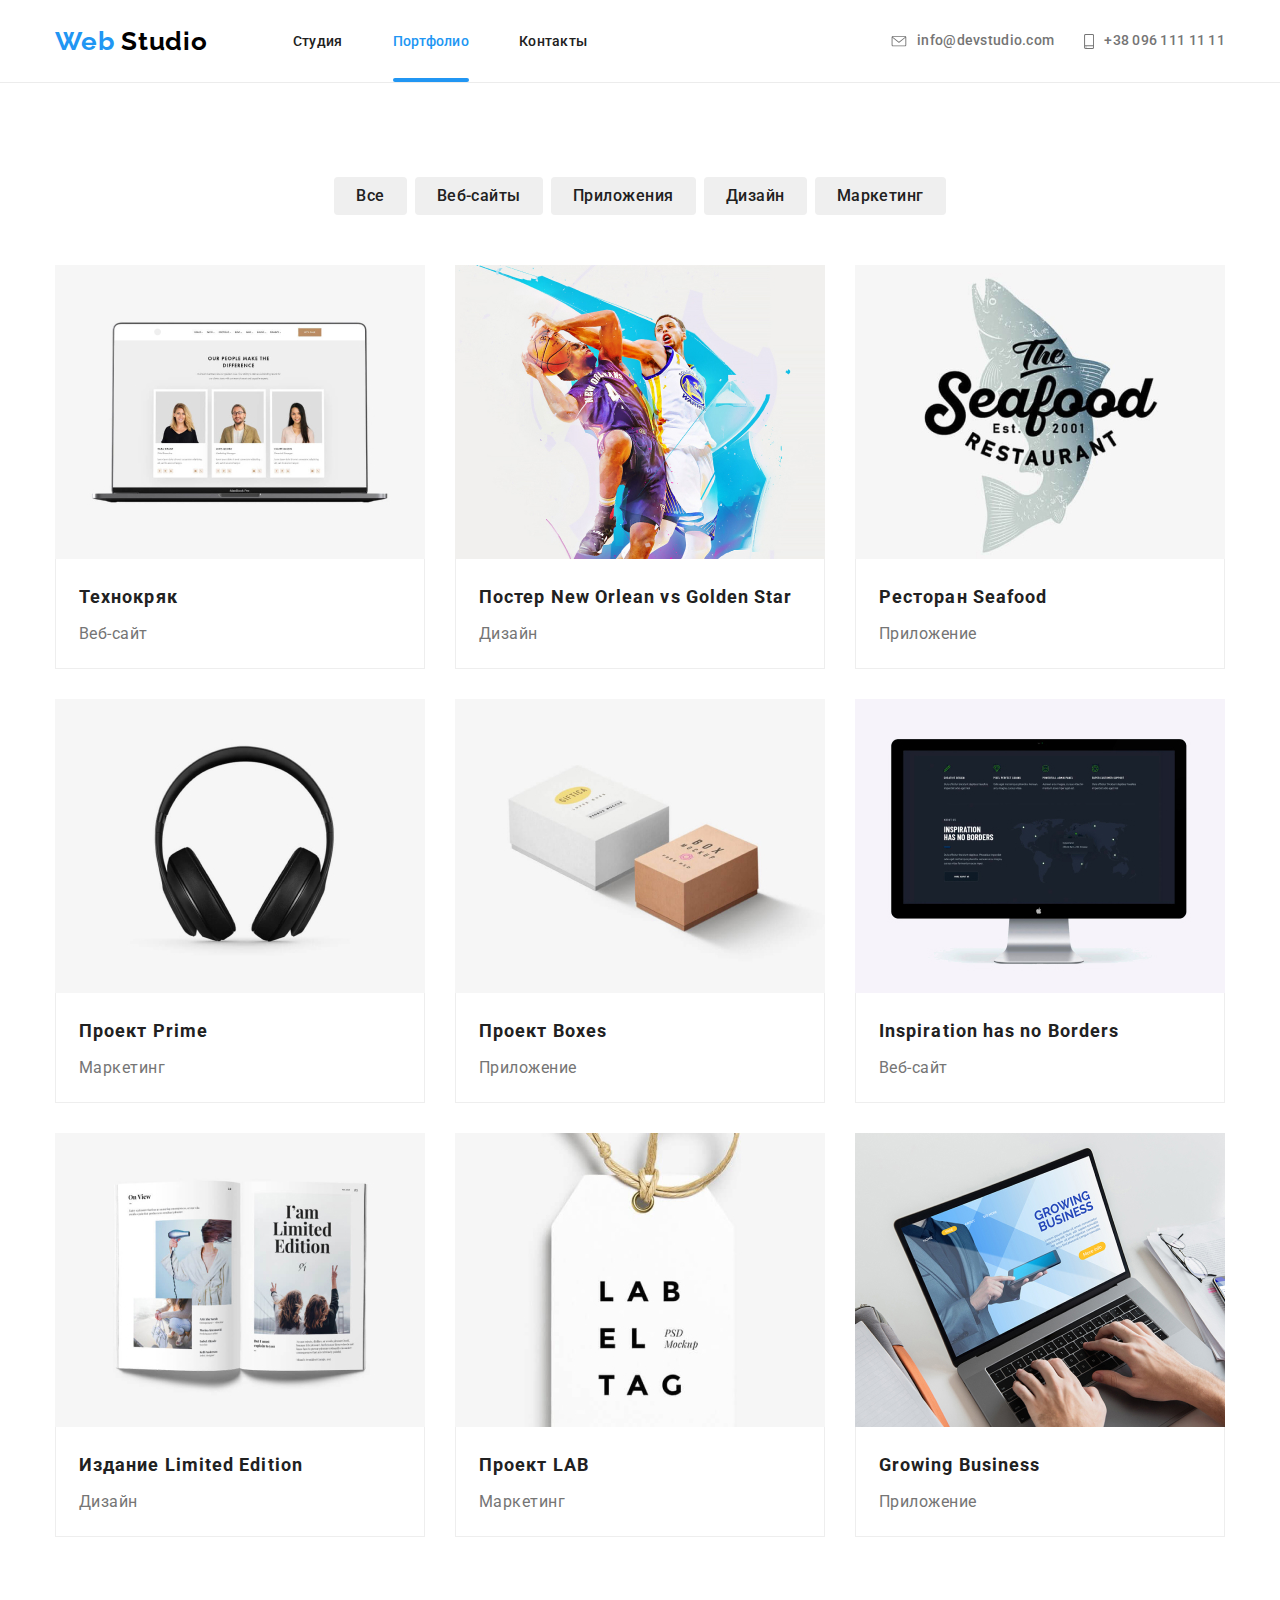
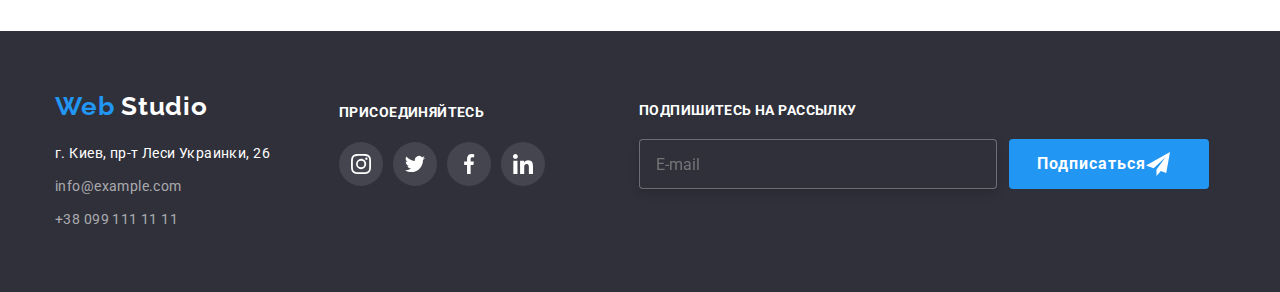
==== portfolio.html @ f2a25100 "скопировано" ====
<!DOCTYPE html>
<html lang="ru">
<head>
    <meta charset="UTF-8">
    <meta name="viewport" content="width=device-width, initial-scale=1.0">
    <title>Портфолио</title>
    <link rel="stylesheet" href="./css/normalize.css">
    <link rel="stylesheet" href="./css/main.min.css">
    <link href="https://fonts.googleapis.com/css2?family=Raleway:wght@700&family=Roboto:wght@400;500;700;900&display=swap" rel="stylesheet">

</head>
<body>

        <!--верхняя линия-->
        <header class="header header-port-cont">
            <div class="container">
                <nav class="navigation">
                
    
                    <a href="index.html" lang="en" class= "main-logo"><span class="logo-blue">Web</span> Studio</a>
    
    
                    <ul class="list header-nav-links">
                        <li class="header-nav-link">
                        
                            <a href="index.html"  class="nav-item-passive">Студия</a>
                        </li>
                        <li class="header-nav-link header-nav-link-active">
                            <a href="portfolio.html" class="nav-item-active nav-active">Портфолио</a>
                        </li>
                        <li class="header-nav-link">
                            <a href="" class="nav-item-passive">Контакты</a>
                        </li>
                    </ul>
                </nav>
    
                <ul class= "list list-adress-link">
                    <li class="adress-link">
                      
                        <a href="mailto:info@devstudio.com" class="adress-item header-mail">
                            <svg width= "16", height= "11">
                                <use href="./images/sprite.svg#icon-envelope"></use>
                            </svg>info@devstudio.com</a>
                    </li>
                    <li class="adress-link">
                        
                        <a href="tel:+380961111111" class="adress-item header-tel">
                            <svg width= "10", height= "15">
                                <use href="./images/sprite.svg#icon-smartphone"></use>
                            </svg>+38 096 111 11 11</a>
                    </li>
                </ul>
            </div>
        </header>
    

    <main>
        <!--скрытая секция -->
        <section>
            <div class="container section-container">
            <h1 class="visually-hidden">портфолио</h1>
        
        <!--кнопки-->

        <ul class= "list portfolio-list">
            <li class="proj-type-button-container">
                <button type="button" class="proj-type-button">Все</button>
            </li>
            <li class="proj-type-button-container">
                <button type="button" class="proj-type-button">Веб-сайты</button>
            </li>
            <li class="proj-type-button-container">
                <button type="button" class="proj-type-button">Приложения</button>
            </li>
            <li class="proj-type-button-container">
                <button type="button" class="proj-type-button">Дизайн</button>
            </li>
            <li class="proj-type-button-container">
                <button type="button" class="proj-type-button">Маркетинг</button>
            </li>
        </ul>
        <!--галерея -->
        
    
        <ul class="list gallery-list">
            <li class="gallery-list-container">
                <a href="" class="link gallery-list-item">
                    <div class="overlay-container">
                       
                        <img class="gallery-list-img" src="./images/portfolio/projects/tk.jpg" alt="Веб-сайт" width= "370";>
                        
                            <p class="overlay">Технокряк это современная площадка распространения коронавируса. Компании используют эту платформу для цифрового шпионажа и атак на защищённые сервера конкурентов.</p>
                           
                    </div>
                    <div class="gallery-text-container">
                        <h2 class="port-proj-title">Технокряк</h2>
                        <p class="port-skill">Веб-сайт</p>
                    </div>
                    <!---->
                    
                    <!--</div> -->
                </a>
                
            </li>
            <li class="gallery-list-container">
                <a href="" class="link gallery-list-item">
                    <div class="overlay-container">
                        <img class="gallery-list-img" src="./images/portfolio/projects/novsgs.jpg" alt="Дизайн" width= "370";> 
                        <p class="overlay">Технокряк это современная площадка распространения коронавируса. Компании используют эту платформу для цифрового шпионажа и атак на защищённые сервера конкурентов.</p>
                    </div>
                    <div class="gallery-text-container">
                        <h2 class="port-proj-title">Постер New Orlean vs Golden Star</h2>
                        <p class="port-skill">Дизайн</p>
                    </div>
                    <!--<p class="overlay">Lorem, ipsum dolor sit amet consectetur adipisicing elit. Enim iusto unde nulla veniam minus aspernatur. Eligendi aliquid aperiam asperiores repudiandae!</p>-->
                </a>
            </li>
            <li class="gallery-list-container">
                <a href="" class="link gallery-list-item">
                    <div class="overlay-container">
                    <img class="gallery-list-img" src="./images/portfolio/projects/sf.jpg" alt="Приложение" width= "370";> 
                        <p class="overlay">Технокряк это современная площадка распространения коронавируса. Компании используют эту платформу для цифрового шпионажа и атак на защищённые сервера конкурентов.</p>
                </div>
                    <div class="gallery-text-container">
                        <h2 class="port-proj-title">Ресторан Seafood</h2>
                        <p class="port-skill">Приложение</p>
                    </div>
                    <!--<p class="overlay">Lorem ipsum dolor sit amet consectetur adipisicing elit. Vitae eos ex nobis a, ipsum placeat voluptas ipsam? Neque, dicta cumque. Eligendi aliquid aperiam asperiores!</p>-->
                </a>
            </li>
            <li class="gallery-list-container">
                <a href="" class="link gallery-list-item">
                    <div class="overlay-container">
                    <img class="gallery-list-img" src="./images/portfolio/projects/pr.jpg" alt="Маркетинг" width= "370";> 
                        <p class="overlay">Технокряк это современная площадка распространения коронавируса. Компании используют эту платформу для цифрового шпионажа и атак на защищённые сервера конкурентов.</p>
                </div>
                    <div class="gallery-text-container">
                        <h2 class="port-proj-title">Проект Prime</h2>
                        <p class="port-skill">Маркетинг</p>
                    </div>
                    <!--<p class="overlay">Lorem ipsum dolor sit amet consectetur adipisicing elit. Vitae eos ex nobis a, ipsum placeat voluptas ipsam? Neque, dicta cumque. Eligendi aliquid aperiam asperiores!</p>-->
                </a>
            </li>
            <li class="gallery-list-container">
                <a href="" class="link gallery-list-item">
                    <div class="overlay-container">
                    <img class="gallery-list-img" src="./images/portfolio/projects/bx.jpg" alt="Приложение" width= "370";> 
                        <p class="overlay">Технокряк это современная площадка распространения коронавируса. Компании используют эту платформу для цифрового шпионажа и атак на защищённые сервера конкурентов.</p>
                </div>
                    <div class="gallery-text-container">
                        <h2 class="port-proj-title">Проект Boxes</h2>
                        <p class="port-skill">Приложение</p>
                    </div>
                    <!--<p class="overlay">Технокряк это современная площадка распространения коронавируса. Компании используют эту платформу для цифрового шпионажа и атак на защищённые сервера конкурентов.</p>-->
                </a>
            </li>
            <li class="gallery-list-container">
                <a href="" class="link gallery-list-item">
                    <div class="overlay-container">
                    <img class="gallery-list-img" src="./images/portfolio/projects/insp.jpg" alt="Веб-сайт" width= "370";> 
                    <p class="overlay">Технокряк это современная площадка распространения коронавируса. Компании используют эту платформу для цифрового шпионажа и атак на защищённые сервера конкурентов.</p>
                    </div>
                    <div class="gallery-text-container">
                        <h2 class="port-proj-title">Inspiration has no Borders</h2>
                        <p class="port-skill">Веб-сайт</p>
                    </div>
                    <!--<p class="overlay">Технокряк это современная площадка распространения коронавируса. Компании используют эту платформу для цифрового шпионажа и атак на защищённые сервера конкурентов.</p>-->
                </a>
            </li>
            <li class="gallery-list-container">
                <a href="" class="link gallery-list-item">
                    <div class="overlay-container">
                    <img class="gallery-list-img" src="./images/portfolio/projects/le.jpg" alt="Дизайн" width= "370";> 
                    <p class="overlay">Технокряк это современная площадка распространения коронавируса. Компании используют эту платформу для цифрового шпионажа и атак на защищённые сервера конкурентов.</p>    
                </div>
                    <div class="gallery-text-container">
                        <h2 class="port-proj-title">Издание Limited Edition</h2>
                        <p class="port-skill">Дизайн</p>
                    </div>
                    <!--<p class="overlay">Технокряк это современная площадка распространения коронавируса. Компании используют эту платформу для цифрового шпионажа и атак на защищённые сервера конкурентов.</p>-->
                </a>
            </li>
            <li class="gallery-list-container">
                <a href="" class="link gallery-list-item">
                    <div class="overlay-container">
                    <img class="gallery-list-img" src="./images/portfolio/projects/lab.jpg" alt="Маркетинг" width= "370";> 
                    <p class="overlay">Технокряк это современная площадка распространения коронавируса. Компании используют эту платформу для цифрового шпионажа и атак на защищённые сервера конкурентов.</p>    
                </div>
                    <div class="gallery-text-container">
                        <h2 class="port-proj-title">Проект LAB</h2>
                        <p class="port-skill">Маркетинг</p>
                    </div>
                    <!--<p class="overlay">Технокряк это современная площадка распространения коронавируса. Компании используют эту платформу для цифрового шпионажа и атак на защищённые сервера конкурентов.</p>-->
                </a>
        
            <li class="gallery-list-container">
                <a href="" class="link gallery-list-item">
                    <div class="overlay-container">
                    <img class="gallery-list-img" src="./images/portfolio/projects/gb.jpg" alt="Приложение" width= "370";> 
                    <p class="overlay">Технокряк это современная площадка распространения коронавируса. Компании используют эту платформу для цифрового шпионажа и атак на защищённые сервера конкурентов.</p>
                </div>
                    <div class="gallery-text-container">
                        <h2 class="port-proj-title">Growing Business</h2>
                        <p class="port-skill">Приложение</p>
                    </div>
                    <!--<p class="overlay">Технокряк это современная площадка распространения коронавируса. Компании используют эту платформу для цифрового шпионажа и атак на защищённые сервера конкурентов.</p>-->
                </a>
            </li>
        </ul>
    </div>
    </section>
        
    <!--MODAL WINDOW-->



    </main>    

    <!--FOOTER-->

    <footer>
        <div class="container footer-container">
        <div class="left-side">
            <a href="" lang="en" class="bot-logo">
                <span class="logo-blue">Web</span> Studio
            </a>
            <address class="footer-adress">

            <ul class= "list">
                <li class="adress-list-item">
                        <a href="https://goo.gl/maps/bXEp62qemY7b6ZwU9" target="_blank" class="address">г. Киев, пр-т Леси Украинки, 26</a>
                </li>
                <li class="adress-list-item">
                        <a href="mailto:info@example.com" class="mail-phone"><span lang="en">info@example.com</span></a>
                </li>
                <li class="adress-list-item">
                        <a href="tel:+380991111111" class="mail-phone">+38 099 111 11 11</a>
                </li>
            </ul>
        </address>

       
        </div>

        <div class="right-side">
            <b>присоединяйтесь</b>
            <ul class= "list footer-social-icons-list">
                <li class="footer-social-icon-item">
                    <a class="social-link social-link-bot" href="" aria-label="иконка инстаграма">
                        <svg width= "44" height= "44">
                        <use href="./images/sprite.svg#icon-inst-bot"></use>
                    </svg></a>
                </li>
                <li class="footer-social-icon-item">
                    <a class="social-link social-link-bot" href="" aria-label="иконка твиттера">
                        <svg width= "44" height= "44">
                        <use href="./images/sprite.svg#icon-twit-bot"></use>
                    </svg></a>
                </li>
                <li class="footer-social-icon-item">
                    <a class="social-link social-link-bot" href="" aria-label="иконка фейсбука">
                        <svg width= "44" height= "44">
                        <use href="./images/sprite.svg#icon-fb-bot"></use>
                    </svg></a>
                </li>
                <li class="footer-social-icon-item">
                    <a class="social-link social-link-bot" href="" aria-label="иконка линкедин">
                        <svg width= "44" height= "44">
                        <use href="./images/sprite.svg#icon-in-bot"></use>
                    </svg></a>
                </li>
            </ul>
        </div>
        <!--SUBSCRIBE-->
       
            
               <form class="subscribe-form" action="#">
                <div class="subscribe">
                
                    <h2 class="subscr">подпишитесь на рассылку</h2>
                    <input class="sub-input" type="email" placeholder="E-mail" required>
                </div>
                <div class="footer-button">    
                    <button type="submit" class="foot-button">Подписаться
                        <svg width= "24" height= "24">
                            <use href="./images/sprite.svg#icon-tg"></use>
                        </svg>
                    </button>                    
                </div> 

                </form> 
              
        

       </div>
    
    </footer>

    
</body>
</html>
---- css/main.min.css ----
html{box-sizing:border-box}*,*::before,*::after{box-sizing:inherit;margin:0;padding:0}body{font-family:"Roboto",sans-serif;background-color:#fff;font-style:normal}.container{width:1200px;padding-left:15px;padding-right:15px;margin-left:auto;margin-right:auto}.section-container{padding-top:94px;padding-bottom:94px}.backdrop{position:fixed;top:0;left:0;width:100%;height:100%;background-color:rgba(0,0,0,0.5);z-index:100}.modal-form{position:absolute;left:50%;top:50%;transform:translate(-50%, -50%);display:flex;flex-direction:column;width:528px;background-color:#fff;padding:40px}.modal-form-title{font-weight:bold;font-size:20px;line-height:1.15;letter-spacing:0.03em;color:#212121;margin-bottom:30px}.modal-form-input-wrapper{position:relative;margin-bottom:28px}.modal-form-input-wrapper svg{position:absolute;top:50%;left:16px;transform:translateY(-50%)}.modal-form-input{height:40px;width:100%;padding-left:42px}.modal-form-message{margin-bottom:20px;height:120px;resize:none;padding:16px 12px}.modal-form-message::placeholder{padding-bottom:10px}.modal-form-message:focus::placeholder{color:#2196F3}.modal-form-option-label{display:flex;align-items:center;font-size:14px;line-height:1.71;letter-spacing:0.03em;color:#757575;margin-bottom:30px;padding-left:14px}.modal-form-option-span a{color:#2196F3}.modal-form-checkbox{position:absolute;width:1px;height:1px;margin:-1px;border:0;padding:0;white-space:nowrap;clip-path:inset(100%);clip:rect(0 0 0 0);overflow:hidden}.modal-form-custom-checkbox{display:flex;align-items:center;justify-content:center;width:16px;height:15px;border:solid 1px #000;border-radius:2px;margin-right:7px}.modal-form-checkbox:checked+.modal-form-custom-checkbox svg{background-color:#2196F3}.modal-form-checkbox:checked+.modal-form-custom-checkbox{border:solid 1px #2196F3;border-radius:2px}.modal-form-message,.modal-form-input{display:block;width:100%;font-size:14px;line-height:1.14;letter-spacing:0.01em;border:solid 1px rgba(33,33,33,0.2);color:#000;border-radius:4px}.modal-form-message:not(:placeholder-shown),.modal-form-message:focus,.modal-form-input:not(:placeholder-shown),.modal-form-input:focus{outline:none;border-color:#2196F3}.modal-form-label{position:absolute;top:50%;left:0;padding-left:42px;transform:translateY(-50%);font-size:14px;letter-spacing:0.01em;color:#757575;transition:transform 0.25s cubic-bezier(0.4, 0, 0.2, 1)}.modal-form-input:focus+.modal-form-label,.modal-form-input:not(:placeholder-shown)+.modal-form-label{transform:translateY(-40px);color:#2196F3;padding-left:18px}.modal-form-input:focus ~ svg,.modal-form-input:not(:placeholder-shown) ~ svg{fill:#2196F3}.modal-form-button{min-width:200px;min-height:50px;margin-right:auto;margin-left:auto;font-weight:bold;font-size:16px;line-height:1.87;display:block;text-align:center;letter-spacing:0.06em;color:#fff;background-color:#2196F3;border-radius:4px;border:hidden;box-shadow:0px 4px 4px rgba(0,0,0,0.15);transition:0.25s cubic-bezier(0.4, 0, 0.2, 1)}.modal-close-btn{position:absolute;top:8px;right:8px;width:30px;height:30px;border-radius:50%;background-color:transparent;border:1px solid rgba(0,0,0,0.1);display:flex;justify-content:center;align-items:center;cursor:pointer;outline:transparent;transition:0.25s cubic-bezier(0.4, 0, 0.2, 1)}.modal-close-btn:hover,.modal-close-btn:focus{fill:#2196F3}.is-hidden{opacity:0;visibility:hidden;pointer-events:none}.list{list-style:none;text-decoration:none}.link{text-decoration:none}.navigation{display:flex;align-items:center}.header .container{display:flex;align-items:center;justify-content:space-between}.list-adress-link{display:flex}.list-adress-link .adress-item{display:flex;align-items:center;font-weight:500;font-size:14px;line-height:1.42;letter-spacing:0.02em;color:#757575;text-decoration:none;list-style:none;fill:#757575}.list-adress-link .adress-item svg{margin-right:10px}.list-adress-link .adress-item.adress-item:hover,.list-adress-link .adress-item.adress-item:focus{fill:#2196F3;color:#2196F3}.adress-link{transition:0.25s cubic-bezier(0.4, 0, 0.2, 1)}.adress-link:not(:last-child){margin-right:30px}.adress-link:hover,.adress-link:focus{fill:#2196F3;color:#2196F3}.header-nav-link{padding-bottom:32px;padding-top:32px}.header-nav-link:not(:last-child){margin-right:50px}.header-nav-links{display:flex;margin-left:85px;padding-left:0px}.header-nav-link-active{position:relative}.nav-active::after{position:absolute;bottom:0;left:0;display:block;content:"";width:100%;height:4px;background:#2196F3;border-radius:2px}.main-logo{font-family:"Raleway",sans-serif;color:#000;font-style:normal;font-weight:bold;font-size:26px;line-height:1.2;letter-spacing:0.03em;text-decoration:none}.logo-blue{color:#2196F3}.nav-item-active,.nav-item-passive{font-weight:500;font-size:14px;line-height:1.14;letter-spacing:0.02em}.nav-item-passive{color:#212121;transition:0.25s cubic-bezier(0.4, 0, 0.2, 1);text-decoration:none}.nav-item-passive:hover,.nav-item-passive:focus{color:#2196F3}.nav-item-active{text-decoration:none;color:#2196F3}h1{color:#fff;font-weight:900;font-size:44px;line-height:1.36;text-align:center;letter-spacing:0.06em;text-transform:uppercase;margin-bottom:30px;margin-top:0px}.main-section{padding-top:200px;padding-bottom:200px;background-image:linear-gradient(rgba(47,48,58,0.8), rgba(47,48,58,0.8)),url(../images/main/header/Headerimg.jpg);background-repeat:no-repeat;background-size:cover;max-width:1600px;margin-right:auto;margin-left:auto}.order-button{min-width:200px;min-height:50px;margin-right:auto;margin-left:auto;font-weight:bold;font-size:16px;line-height:1.87;display:block;text-align:center;letter-spacing:0.06em;color:#fff;background-color:#2196F3;border-radius:4px;border:hidden;box-shadow:0px 4px 4px rgba(0,0,0,0.15);transition:0.25s cubic-bezier(0.4, 0, 0.2, 1)}.order-button:hover,.order-button:focus{color:#fff}.visually-hidden{position:absolute;width:1px;height:1px;margin:-1px;border:0;padding:0;white-space:nowrap;clip-path:inset(100%);clip:rect(0 0 0 0);overflow:hidden}.flex-list{display:flex}.features-item{width:270px}.features-item:not(:last-child){margin-right:30px}.features-item div{height:120px;background-repeat:no-repeat;background-position:center center;background-color:#f5f4fa}.features-img-container1{background-image:url(../images/main/features/antenna1.svg)}.features-img-container2{background-image:url(../images/main/features/clock1.svg)}.features-img-container3{background-image:url(../images/main/features/diagram1.svg)}.features-img-container4{background-image:url(../images/main/features/astronaut1.svg)}.features-img{margin:25px 100px}.features-title{font-weight:bold;font-size:14px;line-height:1.14;letter-spacing:0.03em;text-transform:uppercase;color:#212121;margin-top:30px}.features-text{font-weight:normal;font-size:14px;line-height:1.71;letter-spacing:0.03em;color:#757575;margin-top:10px}.what-we-do-title{margin-bottom:50px;font-weight:bold;font-size:36px;line-height:1.7;text-align:center;letter-spacing:0.03em;color:#212121}.what-we-do-item{position:relative}.what-we-do-item:not(:last-child){margin-right:30px}.what-we-do-item>img{display:block}.what-we-do-text{position:absolute;bottom:0;left:0;width:370px;height:70px;text-align:center;padding-top:27px;padding-bottom:27px;font-weight:bold;font-size:14px;line-height:1.14;letter-spacing:0.03em;text-transform:uppercase;color:#fff;background-color:rgba(47,48,58,0.8)}.team-section{background-color:#f5f4fa}.team-section>ul{padding-bottom:94px}.team-section>h2{padding-top:94px}.team-member{background-color:#fff;box-shadow:0px 2px 1px rgba(0,0,0,0.2),0px 1px 1px rgba(0,0,0,0.14),0px 1px 3px rgba(0,0,0,0.12);border-radius:0px 0px 4px 4px}.team-member>img{margin-bottom:30px}.team-member:not(:last-child){margin-right:30px}.flex-list-social-icons{display:flex;padding-left:32px;padding-right:32px;padding-bottom:24px}.flex-list-social-icons>li:not(:last-child){margin-right:10px}.social-icon-main{transition:0.25s cubic-bezier(0.4, 0, 0.2, 1);fill:#afb1b8;background-color:#fff}.social-icon-main:hover,.social-icon-main:focus{background-color:#2196F3;fill:#fff}.spec-name{font-weight:500;font-size:16px;line-height:1.19;text-align:center;letter-spacing:0.03em;color:#212121;margin-bottom:10px}.social-link{display:block;width:44px;height:44px;border-radius:50px}.prof{font-weight:normal;font-size:16px;line-height:1.19;text-align:center;letter-spacing:0.03em;color:#757575;margin-bottom:16px}.clients{font-style:normal;font-weight:bold;font-size:36px;line-height:1.17;text-align:center;letter-spacing:0.03em;color:#212121;margin-bottom:50px}.clients-list{display:flex}.clients-list-item a{width:170px;height:90px;display:flex;justify-content:center;align-items:center;border:solid #afb1b8 1px;border-radius:4px;fill:#afb1b8;transition:0.25s cubic-bezier(0.4, 0, 0.2, 1)}.clients-list-item a:hover,.clients-list-item a:focus{fill:#2196F3;border:solid #2196F3 1px}.clients-list-item:not(:last-child){margin-right:30px}.footer-container{display:flex;padding-top:60px;padding-bottom:60px}.subscribe-form{display:flex}.subscribe{padding-top:12px;width:358px;height:50px;margin-right:12px}.left-side{margin-right:69px}.right-side{padding-top:12px;margin-right:94px}.bot-logo{font-family:"Raleway",sans-serif;font-style:normal;font-weight:bold;font-size:26px;line-height:1.19;letter-spacing:0.03em;color:#fff;text-decoration:none}.footer-adress{margin-top:20px}.address{font-style:normal;font-weight:normal;font-size:14px;line-height:1.71;letter-spacing:0.03em;color:#fff;text-decoration:none}.features-cont{padding-top:94px}.mail-phone{font-style:normal;font-weight:normal;font-size:14px;line-height:1.71;text-decoration:none;letter-spacing:0.03em;color:rgba(255,255,255,0.6)}b{font-weight:bold;font-size:14px;line-height:1.14;letter-spacing:0.03em;text-transform:uppercase;color:#fff}.footer-social-icons-list{display:flex;margin-top:20px}.footer-social-icon-item:not(:last-child){margin-right:10px}.social-link-bot{background-color:rgba(255,255,255,0.1);transition:0.25s cubic-bezier(0.4, 0, 0.2, 1)}.social-link-bot:focus,.social-link-bot:hover{background-color:#2196F3}footer{background-color:#2F303A}.adress-list-item{margin-top:9px}.subscr{font-weight:bold;font-size:14px;line-height:1.14;letter-spacing:0.03em;text-transform:uppercase;color:#fff;margin-bottom:20px}.sub-input{width:358px;height:50px;border:1px solid rgba(255,255,255,0.3);box-sizing:border-box;filter:drop-shadow(0px 4px 4px rgba(0,0,0,0.15));border-radius:4px;background-color:#2F303A;padding-left:16px}.footer-button{padding-top:48px}.foot-button{display:flex;align-items:center;padding:10px 28px;min-width:200px;height:50px;font-weight:bold;font-size:16px;line-height:1.87;letter-spacing:0.06em;color:#fff;background-color:#2196F3;border-radius:4px;border:0ex}.foot-button span{margin-right:10px}.header-port-cont{border-bottom:solid 1px #ececec}.portfolio-list{display:flex;justify-content:center;margin-bottom:50px}.proj-type-button-container:not(:last-child){margin-right:8px}.proj-type-button{font-weight:500;font-size:16px;line-height:1.62;border:none;border-radius:4px;text-align:center;letter-spacing:0.03em;color:#212121;padding-top:6px;padding-right:22px;padding-bottom:6px;padding-left:22px;transition:0.25s cubic-bezier(0.4, 0, 0.2, 1)}.proj-type-button:focus,.proj-type-button:hover{background-color:#2196F3;color:#fff;box-shadow:0px 4px 4px rgba(0,0,0,0.25)}.gallery-list{display:flex;flex-wrap:wrap}.gallery-list-container{margin-right:30px;margin-bottom:30px}.gallery-list-container:nth-child(3n){margin-right:0px}.gallery-list-container:nth-last-child(-n+3){margin-bottom:0px}.gallery-list-item{display:block;width:370px;height:404px}.gallery-list-item:focus,.gallery-list-item:hover{box-sizing:border-box;box-shadow:1px 4px 6px rgba(0,0,0,0.16),0px 4px 4px rgba(0,0,0,0.06),0px 1px 1px rgba(0,0,0,0.12)}.gallery-list-item:focus .overlay,.gallery-list-item:hover .overlay{top:0}.gallery-list-img{display:block}.overlay-container{position:relative;overflow:hidden}.overlay{position:absolute;top:100%;left:0px;width:100%;height:100%;display:flex;justify-content:center;align-items:center;padding:63px 24px;font-weight:normal;font-size:18px;line-height:1.56;letter-spacing:0.03em;color:#fff;background:rgba(33,150,243,0.9);transition:0.25s cubic-bezier(0.4, 0, 0.2, 1)}.proj-descr{padding:63px 24px;font-weight:normal;font-size:18px;line-height:1.56;letter-spacing:0.03em;color:#fff}.port-proj-title{padding-top:20px;padding-left:23px;padding-right:23px;font-weight:bold;font-size:18px;line-height:2;letter-spacing:0.06em;color:#212121}.port-skill{margin-top:4px;padding-left:23px;padding-right:23px;padding-bottom:19px;font-weight:normal;font-size:16px;line-height:1.87;letter-spacing:0.03em;color:#757575}.gallery-text-container{border-left:solid #eee 1px;border-right:solid #eee 1px;border-bottom:solid #eee 1px}
/*# sourceMappingURL=main.min.css.map */
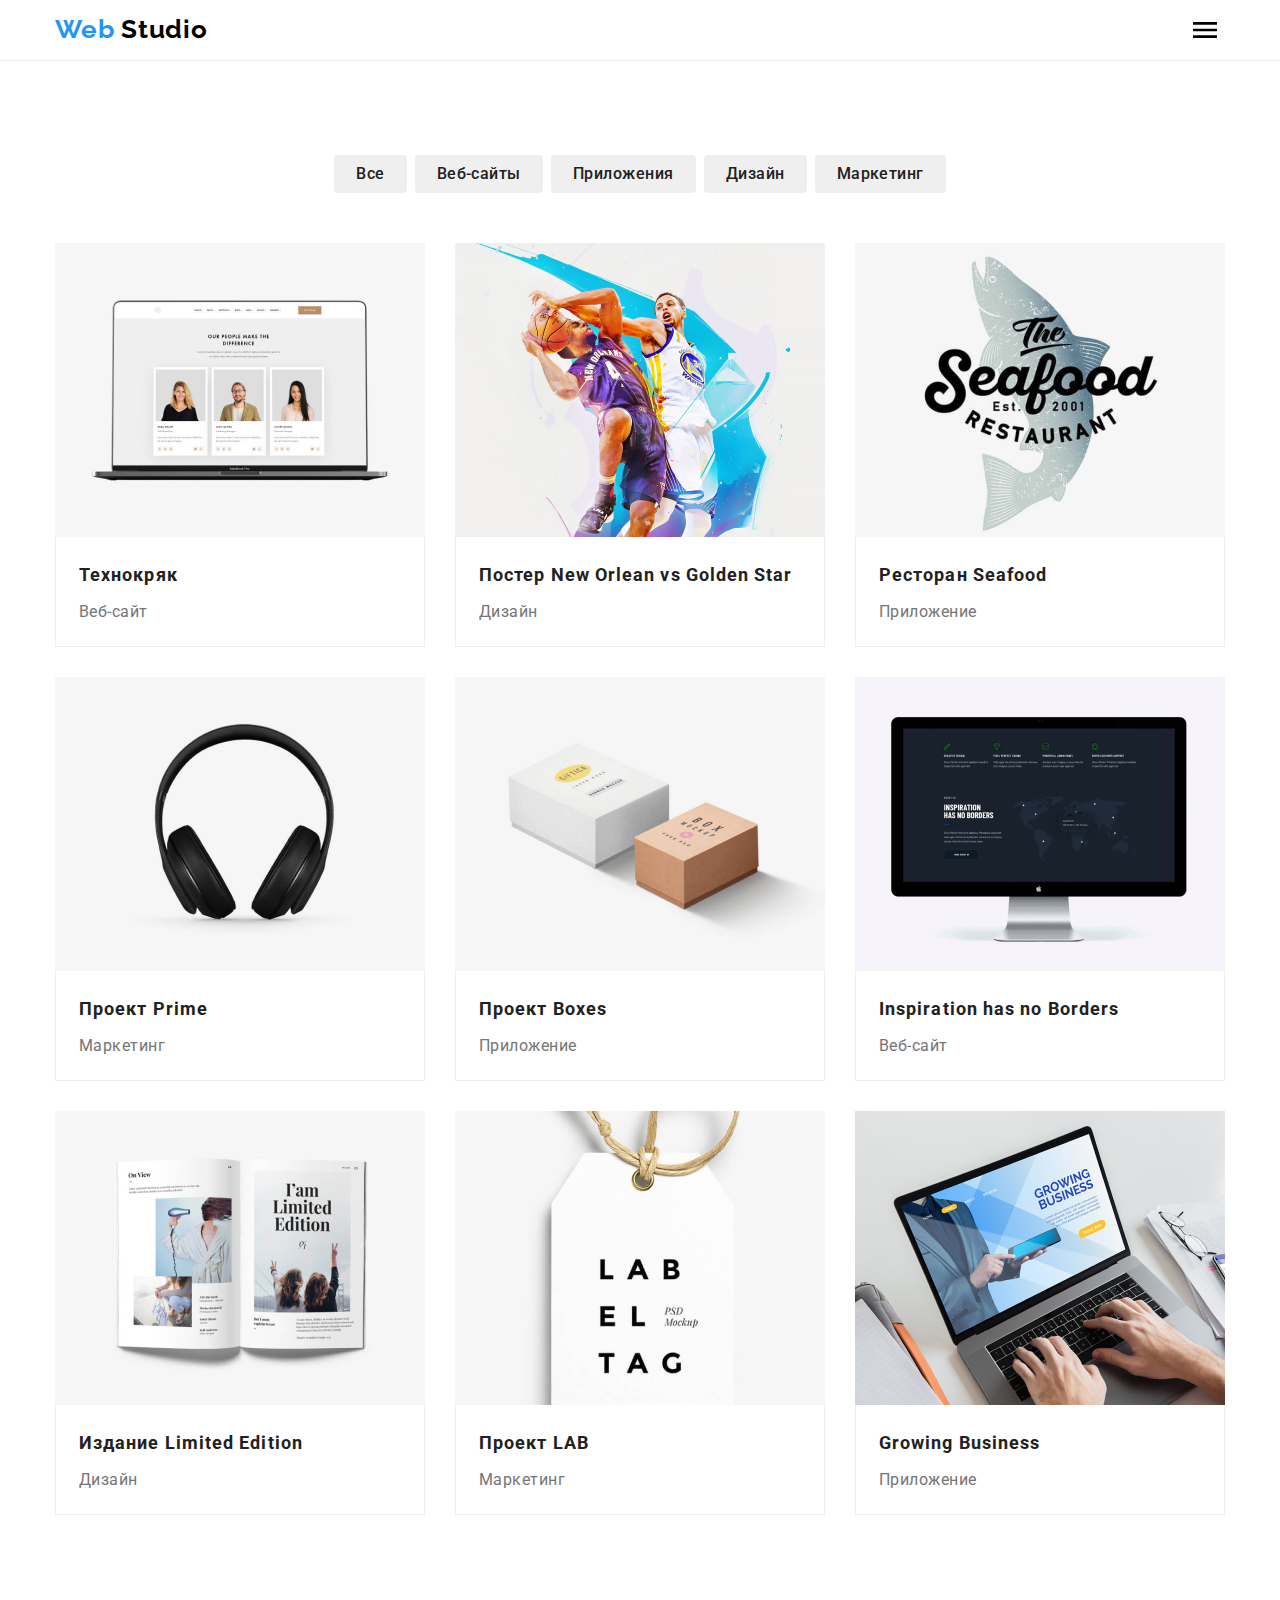
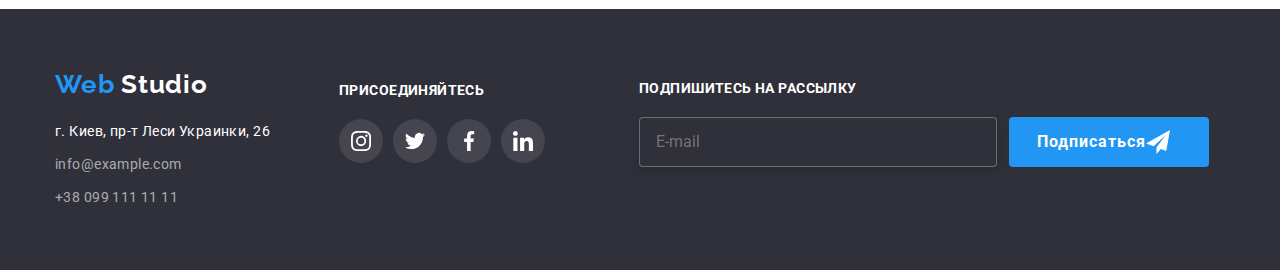
==== commit 7d84034d: "портфолио" ====
--- a/portfolio.html
+++ b/portfolio.html
@@ -12,7 +12,57 @@
 <body>
 
         <!--верхняя линия-->
-        <header class="header header-port-cont">
+        <header class="header">
+            <div class="container">
+                <div class="header-container">
+                <a href="index.html" lang="en" class= "main-logo"><span class="logo-blue">Web</span> Studio</a>
+    
+                <button class="menu-btn" type="button" aria-expanded="false" aria-controls="menu-wrapper" data-menu-button>
+                    <svg width="40" height="40">
+                        <use class="icon-burger" href="./images/sprite.svg#icon-menu_40px"></use>
+                        <use class="icon-close" href="./images/sprite.svg#icon-close_40px"></use>
+                    </svg>
+                </button>
+                </div>
+             
+                <div class="menu-wrapper" data-menu>
+                <nav class="navigation">
+                
+                    <ul class="list header-nav-links">
+                        <li class="header-nav-link header-nav-link-active">
+                        
+                            <a href="index.html"  class="nav-item-passive">Студия</a>
+                        </li>
+                        <li class="header-nav-link">
+                            <a href="portfolio.html" class="nav-item-active nav-active">Портфолио</a>
+                        </li>
+                        <li class="header-nav-link">
+                            <a href="" class="nav-item-passive">Контакты</a>
+                        </li>
+                    </ul>
+                </nav>
+    
+                <ul class= "list list-adress-link">
+                    <li class="adress-link">
+                      
+                        <a href="mailto:info@devstudio.com" class="adress-item header-mail">
+                            <svg width= "16" height= "11">
+                                <use href="./images/sprite.svg#icon-envelope"></use>
+                            </svg>info@devstudio.com</a>
+                    </li>
+                    <li class="adress-link">
+                        
+                        <a href="tel:+380961111111" class="adress-item header-tel">
+                            <svg width= "10" height= "15">
+                                <use href="./images/sprite.svg#icon-smartphone"></use>
+                            </svg>+38 096 111 11 11</a>
+                    </li>
+                </ul>
+                </div>
+            </div>
+           
+        </header>
+        <!-- <header class="header header-port-cont">
             <div class="container">
                 <nav class="navigation">
                 
@@ -51,7 +101,7 @@
                     </li>
                 </ul>
             </div>
-        </header>
+        </header> -->
     
 
     <main>
--- a/css/main.min.css
+++ b/css/main.min.css
@@ -1,2 +1,2 @@
-html{box-sizing:border-box}*,*::before,*::after{box-sizing:inherit;margin:0;padding:0}body{font-family:"Roboto",sans-serif;background-color:#fff;font-style:normal}.container{width:1200px;padding-left:15px;padding-right:15px;margin-left:auto;margin-right:auto}.section-container{padding-top:94px;padding-bottom:94px}.backdrop{position:fixed;top:0;left:0;width:100%;height:100%;background-color:rgba(0,0,0,0.5);z-index:100}.modal-form{position:absolute;left:50%;top:50%;transform:translate(-50%, -50%);display:flex;flex-direction:column;width:528px;background-color:#fff;padding:40px}.modal-form-title{font-weight:bold;font-size:20px;line-height:1.15;letter-spacing:0.03em;color:#212121;margin-bottom:30px}.modal-form-input-wrapper{position:relative;margin-bottom:28px}.modal-form-input-wrapper svg{position:absolute;top:50%;left:16px;transform:translateY(-50%)}.modal-form-input{height:40px;width:100%;padding-left:42px}.modal-form-message{margin-bottom:20px;height:120px;resize:none;padding:16px 12px}.modal-form-message::placeholder{padding-bottom:10px}.modal-form-message:focus::placeholder{color:#2196F3}.modal-form-option-label{display:flex;align-items:center;font-size:14px;line-height:1.71;letter-spacing:0.03em;color:#757575;margin-bottom:30px;padding-left:14px}.modal-form-option-span a{color:#2196F3}.modal-form-checkbox{position:absolute;width:1px;height:1px;margin:-1px;border:0;padding:0;white-space:nowrap;clip-path:inset(100%);clip:rect(0 0 0 0);overflow:hidden}.modal-form-custom-checkbox{display:flex;align-items:center;justify-content:center;width:16px;height:15px;border:solid 1px #000;border-radius:2px;margin-right:7px}.modal-form-checkbox:checked+.modal-form-custom-checkbox svg{background-color:#2196F3}.modal-form-checkbox:checked+.modal-form-custom-checkbox{border:solid 1px #2196F3;border-radius:2px}.modal-form-message,.modal-form-input{display:block;width:100%;font-size:14px;line-height:1.14;letter-spacing:0.01em;border:solid 1px rgba(33,33,33,0.2);color:#000;border-radius:4px}.modal-form-message:not(:placeholder-shown),.modal-form-message:focus,.modal-form-input:not(:placeholder-shown),.modal-form-input:focus{outline:none;border-color:#2196F3}.modal-form-label{position:absolute;top:50%;left:0;padding-left:42px;transform:translateY(-50%);font-size:14px;letter-spacing:0.01em;color:#757575;transition:transform 0.25s cubic-bezier(0.4, 0, 0.2, 1)}.modal-form-input:focus+.modal-form-label,.modal-form-input:not(:placeholder-shown)+.modal-form-label{transform:translateY(-40px);color:#2196F3;padding-left:18px}.modal-form-input:focus ~ svg,.modal-form-input:not(:placeholder-shown) ~ svg{fill:#2196F3}.modal-form-button{min-width:200px;min-height:50px;margin-right:auto;margin-left:auto;font-weight:bold;font-size:16px;line-height:1.87;display:block;text-align:center;letter-spacing:0.06em;color:#fff;background-color:#2196F3;border-radius:4px;border:hidden;box-shadow:0px 4px 4px rgba(0,0,0,0.15);transition:0.25s cubic-bezier(0.4, 0, 0.2, 1)}.modal-close-btn{position:absolute;top:8px;right:8px;width:30px;height:30px;border-radius:50%;background-color:transparent;border:1px solid rgba(0,0,0,0.1);display:flex;justify-content:center;align-items:center;cursor:pointer;outline:transparent;transition:0.25s cubic-bezier(0.4, 0, 0.2, 1)}.modal-close-btn:hover,.modal-close-btn:focus{fill:#2196F3}.is-hidden{opacity:0;visibility:hidden;pointer-events:none}.list{list-style:none;text-decoration:none}.link{text-decoration:none}.navigation{display:flex;align-items:center}.header .container{display:flex;align-items:center;justify-content:space-between}.list-adress-link{display:flex}.list-adress-link .adress-item{display:flex;align-items:center;font-weight:500;font-size:14px;line-height:1.42;letter-spacing:0.02em;color:#757575;text-decoration:none;list-style:none;fill:#757575}.list-adress-link .adress-item svg{margin-right:10px}.list-adress-link .adress-item.adress-item:hover,.list-adress-link .adress-item.adress-item:focus{fill:#2196F3;color:#2196F3}.adress-link{transition:0.25s cubic-bezier(0.4, 0, 0.2, 1)}.adress-link:not(:last-child){margin-right:30px}.adress-link:hover,.adress-link:focus{fill:#2196F3;color:#2196F3}.header-nav-link{padding-bottom:32px;padding-top:32px}.header-nav-link:not(:last-child){margin-right:50px}.header-nav-links{display:flex;margin-left:85px;padding-left:0px}.header-nav-link-active{position:relative}.nav-active::after{position:absolute;bottom:0;left:0;display:block;content:"";width:100%;height:4px;background:#2196F3;border-radius:2px}.main-logo{font-family:"Raleway",sans-serif;color:#000;font-style:normal;font-weight:bold;font-size:26px;line-height:1.2;letter-spacing:0.03em;text-decoration:none}.logo-blue{color:#2196F3}.nav-item-active,.nav-item-passive{font-weight:500;font-size:14px;line-height:1.14;letter-spacing:0.02em}.nav-item-passive{color:#212121;transition:0.25s cubic-bezier(0.4, 0, 0.2, 1);text-decoration:none}.nav-item-passive:hover,.nav-item-passive:focus{color:#2196F3}.nav-item-active{text-decoration:none;color:#2196F3}h1{color:#fff;font-weight:900;font-size:44px;line-height:1.36;text-align:center;letter-spacing:0.06em;text-transform:uppercase;margin-bottom:30px;margin-top:0px}.main-section{padding-top:200px;padding-bottom:200px;background-image:linear-gradient(rgba(47,48,58,0.8), rgba(47,48,58,0.8)),url(../images/main/header/Headerimg.jpg);background-repeat:no-repeat;background-size:cover;max-width:1600px;margin-right:auto;margin-left:auto}.order-button{min-width:200px;min-height:50px;margin-right:auto;margin-left:auto;font-weight:bold;font-size:16px;line-height:1.87;display:block;text-align:center;letter-spacing:0.06em;color:#fff;background-color:#2196F3;border-radius:4px;border:hidden;box-shadow:0px 4px 4px rgba(0,0,0,0.15);transition:0.25s cubic-bezier(0.4, 0, 0.2, 1)}.order-button:hover,.order-button:focus{color:#fff}.visually-hidden{position:absolute;width:1px;height:1px;margin:-1px;border:0;padding:0;white-space:nowrap;clip-path:inset(100%);clip:rect(0 0 0 0);overflow:hidden}.flex-list{display:flex}.features-item{width:270px}.features-item:not(:last-child){margin-right:30px}.features-item div{height:120px;background-repeat:no-repeat;background-position:center center;background-color:#f5f4fa}.features-img-container1{background-image:url(../images/main/features/antenna1.svg)}.features-img-container2{background-image:url(../images/main/features/clock1.svg)}.features-img-container3{background-image:url(../images/main/features/diagram1.svg)}.features-img-container4{background-image:url(../images/main/features/astronaut1.svg)}.features-img{margin:25px 100px}.features-title{font-weight:bold;font-size:14px;line-height:1.14;letter-spacing:0.03em;text-transform:uppercase;color:#212121;margin-top:30px}.features-text{font-weight:normal;font-size:14px;line-height:1.71;letter-spacing:0.03em;color:#757575;margin-top:10px}.what-we-do-title{margin-bottom:50px;font-weight:bold;font-size:36px;line-height:1.7;text-align:center;letter-spacing:0.03em;color:#212121}.what-we-do-item{position:relative}.what-we-do-item:not(:last-child){margin-right:30px}.what-we-do-item>img{display:block}.what-we-do-text{position:absolute;bottom:0;left:0;width:370px;height:70px;text-align:center;padding-top:27px;padding-bottom:27px;font-weight:bold;font-size:14px;line-height:1.14;letter-spacing:0.03em;text-transform:uppercase;color:#fff;background-color:rgba(47,48,58,0.8)}.team-section{background-color:#f5f4fa}.team-section>ul{padding-bottom:94px}.team-section>h2{padding-top:94px}.team-member{background-color:#fff;box-shadow:0px 2px 1px rgba(0,0,0,0.2),0px 1px 1px rgba(0,0,0,0.14),0px 1px 3px rgba(0,0,0,0.12);border-radius:0px 0px 4px 4px}.team-member>img{margin-bottom:30px}.team-member:not(:last-child){margin-right:30px}.flex-list-social-icons{display:flex;padding-left:32px;padding-right:32px;padding-bottom:24px}.flex-list-social-icons>li:not(:last-child){margin-right:10px}.social-icon-main{transition:0.25s cubic-bezier(0.4, 0, 0.2, 1);fill:#afb1b8;background-color:#fff}.social-icon-main:hover,.social-icon-main:focus{background-color:#2196F3;fill:#fff}.spec-name{font-weight:500;font-size:16px;line-height:1.19;text-align:center;letter-spacing:0.03em;color:#212121;margin-bottom:10px}.social-link{display:block;width:44px;height:44px;border-radius:50px}.prof{font-weight:normal;font-size:16px;line-height:1.19;text-align:center;letter-spacing:0.03em;color:#757575;margin-bottom:16px}.clients{font-style:normal;font-weight:bold;font-size:36px;line-height:1.17;text-align:center;letter-spacing:0.03em;color:#212121;margin-bottom:50px}.clients-list{display:flex}.clients-list-item a{width:170px;height:90px;display:flex;justify-content:center;align-items:center;border:solid #afb1b8 1px;border-radius:4px;fill:#afb1b8;transition:0.25s cubic-bezier(0.4, 0, 0.2, 1)}.clients-list-item a:hover,.clients-list-item a:focus{fill:#2196F3;border:solid #2196F3 1px}.clients-list-item:not(:last-child){margin-right:30px}.footer-container{display:flex;padding-top:60px;padding-bottom:60px}.subscribe-form{display:flex}.subscribe{padding-top:12px;width:358px;height:50px;margin-right:12px}.left-side{margin-right:69px}.right-side{padding-top:12px;margin-right:94px}.bot-logo{font-family:"Raleway",sans-serif;font-style:normal;font-weight:bold;font-size:26px;line-height:1.19;letter-spacing:0.03em;color:#fff;text-decoration:none}.footer-adress{margin-top:20px}.address{font-style:normal;font-weight:normal;font-size:14px;line-height:1.71;letter-spacing:0.03em;color:#fff;text-decoration:none}.features-cont{padding-top:94px}.mail-phone{font-style:normal;font-weight:normal;font-size:14px;line-height:1.71;text-decoration:none;letter-spacing:0.03em;color:rgba(255,255,255,0.6)}b{font-weight:bold;font-size:14px;line-height:1.14;letter-spacing:0.03em;text-transform:uppercase;color:#fff}.footer-social-icons-list{display:flex;margin-top:20px}.footer-social-icon-item:not(:last-child){margin-right:10px}.social-link-bot{background-color:rgba(255,255,255,0.1);transition:0.25s cubic-bezier(0.4, 0, 0.2, 1)}.social-link-bot:focus,.social-link-bot:hover{background-color:#2196F3}footer{background-color:#2F303A}.adress-list-item{margin-top:9px}.subscr{font-weight:bold;font-size:14px;line-height:1.14;letter-spacing:0.03em;text-transform:uppercase;color:#fff;margin-bottom:20px}.sub-input{width:358px;height:50px;border:1px solid rgba(255,255,255,0.3);box-sizing:border-box;filter:drop-shadow(0px 4px 4px rgba(0,0,0,0.15));border-radius:4px;background-color:#2F303A;padding-left:16px}.footer-button{padding-top:48px}.foot-button{display:flex;align-items:center;padding:10px 28px;min-width:200px;height:50px;font-weight:bold;font-size:16px;line-height:1.87;letter-spacing:0.06em;color:#fff;background-color:#2196F3;border-radius:4px;border:0ex}.foot-button span{margin-right:10px}.header-port-cont{border-bottom:solid 1px #ececec}.portfolio-list{display:flex;justify-content:center;margin-bottom:50px}.proj-type-button-container:not(:last-child){margin-right:8px}.proj-type-button{font-weight:500;font-size:16px;line-height:1.62;border:none;border-radius:4px;text-align:center;letter-spacing:0.03em;color:#212121;padding-top:6px;padding-right:22px;padding-bottom:6px;padding-left:22px;transition:0.25s cubic-bezier(0.4, 0, 0.2, 1)}.proj-type-button:focus,.proj-type-button:hover{background-color:#2196F3;color:#fff;box-shadow:0px 4px 4px rgba(0,0,0,0.25)}.gallery-list{display:flex;flex-wrap:wrap}.gallery-list-container{margin-right:30px;margin-bottom:30px}.gallery-list-container:nth-child(3n){margin-right:0px}.gallery-list-container:nth-last-child(-n+3){margin-bottom:0px}.gallery-list-item{display:block;width:370px;height:404px}.gallery-list-item:focus,.gallery-list-item:hover{box-sizing:border-box;box-shadow:1px 4px 6px rgba(0,0,0,0.16),0px 4px 4px rgba(0,0,0,0.06),0px 1px 1px rgba(0,0,0,0.12)}.gallery-list-item:focus .overlay,.gallery-list-item:hover .overlay{top:0}.gallery-list-img{display:block}.overlay-container{position:relative;overflow:hidden}.overlay{position:absolute;top:100%;left:0px;width:100%;height:100%;display:flex;justify-content:center;align-items:center;padding:63px 24px;font-weight:normal;font-size:18px;line-height:1.56;letter-spacing:0.03em;color:#fff;background:rgba(33,150,243,0.9);transition:0.25s cubic-bezier(0.4, 0, 0.2, 1)}.proj-descr{padding:63px 24px;font-weight:normal;font-size:18px;line-height:1.56;letter-spacing:0.03em;color:#fff}.port-proj-title{padding-top:20px;padding-left:23px;padding-right:23px;font-weight:bold;font-size:18px;line-height:2;letter-spacing:0.06em;color:#212121}.port-skill{margin-top:4px;padding-left:23px;padding-right:23px;padding-bottom:19px;font-weight:normal;font-size:16px;line-height:1.87;letter-spacing:0.03em;color:#757575}.gallery-text-container{border-left:solid #eee 1px;border-right:solid #eee 1px;border-bottom:solid #eee 1px}
+/*! normalize.css v8.0.1 | MIT License | github.com/necolas/normalize.css */html{line-height:1.15;-webkit-text-size-adjust:100%}body{margin:0}main{display:block}h1{font-size:2em;margin:0.67em 0}hr{box-sizing:content-box;height:0;overflow:visible}pre{font-family:monospace, monospace;font-size:1em}a{background-color:transparent}abbr[title]{border-bottom:none;text-decoration:underline;text-decoration:underline dotted}b,strong{font-weight:bolder}code,kbd,samp{font-family:monospace, monospace;font-size:1em}small{font-size:80%}sub,sup{font-size:75%;line-height:0;position:relative;vertical-align:baseline}sub{bottom:-0.25em}sup{top:-0.5em}img{border-style:none}button,input,optgroup,select,textarea{font-family:inherit;font-size:100%;line-height:1.15;margin:0}button,input{overflow:visible}button,select{text-transform:none}button,[type="button"],[type="reset"],[type="submit"]{-webkit-appearance:button}button::-moz-focus-inner,[type="button"]::-moz-focus-inner,[type="reset"]::-moz-focus-inner,[type="submit"]::-moz-focus-inner{border-style:none;padding:0}button:-moz-focusring,[type="button"]:-moz-focusring,[type="reset"]:-moz-focusring,[type="submit"]:-moz-focusring{outline:1px dotted ButtonText}fieldset{padding:0.35em 0.75em 0.625em}legend{box-sizing:border-box;color:inherit;display:table;max-width:100%;padding:0;white-space:normal}progress{vertical-align:baseline}textarea{overflow:auto}[type="checkbox"],[type="radio"]{box-sizing:border-box;padding:0}[type="number"]::-webkit-inner-spin-button,[type="number"]::-webkit-outer-spin-button{height:auto}[type="search"]{-webkit-appearance:textfield;outline-offset:-2px}[type="search"]::-webkit-search-decoration{-webkit-appearance:none}::-webkit-file-upload-button{-webkit-appearance:button;font:inherit}details{display:block}summary{display:list-item}template{display:none}[hidden]{display:none}html{box-sizing:border-box}*,*::before,*::after{box-sizing:inherit;margin:0;padding:0}body{font-family:"Roboto",sans-serif;background-color:#fff;font-style:normal}.container{padding-left:15px;padding-right:15px}@media screen and (min-width: 480px){.container{width:480px;margin:0 auto}}@media screen and (min-width: 768px){.container{width:768px}}@media screen and (min-width: 1200px){.container{width:1200px}}.section-container{padding-top:94px;padding-bottom:94px}.backdrop{position:fixed;top:0;left:0;width:100%;height:100%;background-color:rgba(0,0,0,0.5);z-index:100}.modal-form{position:absolute;left:50%;top:50%;transform:translate(-50%, -50%);display:flex;flex-direction:column;width:528px;background-color:#fff;padding:40px}.modal-form-title{font-weight:bold;font-size:20px;line-height:1.15;letter-spacing:0.03em;color:#212121;margin-bottom:30px}.modal-form-input-wrapper{position:relative;margin-bottom:28px}.modal-form-input-wrapper svg{position:absolute;top:50%;left:16px;transform:translateY(-50%)}.modal-form-input{height:40px;width:100%;padding-left:42px}.modal-form-message{margin-bottom:20px;height:120px;resize:none;padding:16px 12px}.modal-form-message::placeholder{padding-bottom:10px}.modal-form-message:focus::placeholder{color:#2196F3}.modal-form-option-label{display:flex;align-items:center;font-size:14px;line-height:1.71;letter-spacing:0.03em;color:#757575;margin-bottom:30px;padding-left:14px}.modal-form-option-span a{color:#2196F3}.modal-form-checkbox{position:absolute;width:1px;height:1px;margin:-1px;border:0;padding:0;white-space:nowrap;clip-path:inset(100%);clip:rect(0 0 0 0);overflow:hidden}.modal-form-custom-checkbox{display:flex;align-items:center;justify-content:center;width:16px;height:15px;border:solid 1px #000;border-radius:2px;margin-right:7px}.modal-form-checkbox:checked+.modal-form-custom-checkbox svg{background-color:#2196F3}.modal-form-checkbox:checked+.modal-form-custom-checkbox{border:solid 1px #2196F3;border-radius:2px}.modal-form-message,.modal-form-input{display:block;width:100%;font-size:14px;line-height:1.14;letter-spacing:0.01em;border:solid 1px rgba(33,33,33,0.2);color:#000;border-radius:4px}.modal-form-message:not(:placeholder-shown),.modal-form-message:focus,.modal-form-input:not(:placeholder-shown),.modal-form-input:focus{outline:none;border-color:#2196F3}.modal-form-label{position:absolute;top:50%;left:0;padding-left:42px;transform:translateY(-50%);font-size:14px;letter-spacing:0.01em;color:#757575;transition:transform 0.25s cubic-bezier(0.4, 0, 0.2, 1)}.modal-form-input:focus+.modal-form-label,.modal-form-input:not(:placeholder-shown)+.modal-form-label{transform:translateY(-40px);color:#2196F3;padding-left:18px}.modal-form-input:focus ~ svg,.modal-form-input:not(:placeholder-shown) ~ svg{fill:#2196F3}.modal-form-button{min-width:200px;min-height:50px;margin-right:auto;margin-left:auto;font-weight:bold;font-size:16px;line-height:1.87;display:block;text-align:center;letter-spacing:0.06em;color:#fff;background-color:#2196F3;border-radius:4px;border:hidden;box-shadow:0px 4px 4px rgba(0,0,0,0.15);transition:0.25s cubic-bezier(0.4, 0, 0.2, 1)}.modal-close-btn{position:absolute;top:8px;right:8px;width:30px;height:30px;border-radius:50%;background-color:transparent;border:1px solid rgba(0,0,0,0.1);display:flex;justify-content:center;align-items:center;cursor:pointer;outline:transparent;transition:0.25s cubic-bezier(0.4, 0, 0.2, 1)}.modal-close-btn:hover,.modal-close-btn:focus{fill:#2196F3}.is-hidden{opacity:0;visibility:hidden;pointer-events:none}.list{list-style:none;text-decoration:none}a,.link{text-decoration:none}.menu-wrapper{transition:0.25s cubic-bezier(0.4, 0, 0.2, 1)}header{position:relative;padding-top:10px;padding-bottom:10px;border-bottom:1px solid #ececec}.header-container{position:relative;z-index:100;display:flex;justify-content:space-between;align-items:center}.logo-blue{color:#2196F3}.main-logo{font-family:"Raleway",sans-serif;color:#000;font-weight:bold;font-size:26px;line-height:1.2;letter-spacing:0.03em}@media screen and (max-width: 1199px){.main-logo{font-size:24px;line-height:1.666}}.menu-btn{background-color:transparent;border:none;width:40px;height:40px}.menu-btn.is-open .icon-close{display:block}.menu-btn.is-open .icon-burger{display:none}.icon-close{display:none}.menu-wrapper{position:absolute;left:0;top:100%;background-color:#fff;width:100%;padding-top:60px;padding-bottom:60px;box-shadow:0px 4px 4px rgba(0,0,0,0.25);border-top:1px solid #ececec;transform:translateY(-130%)}.menu-wrapper.is-open{display:block;transform:translateY(0)}.navigation{margin-bottom:60px}.header-nav-links{padding-left:39.5%;padding-right:39.5%;text-align:center;font-weight:500;font-size:18px;line-height:1.666;letter-spacing:0.02em}.nav-item-active,.nav-item-passive{font-weight:500;font-size:18px;line-height:1.666;letter-spacing:0.02em}.header-nav-link{display:inline-flex}.header-nav-link:not(:last-child){margin-bottom:40px}.header-nav-link-active{position:relative}.nav-active::after{position:absolute;left:0;bottom:20;display:block;content:"";width:100%;height:4px;background:#2196F3;border-radius:2px}.navigation{display:flex;align-items:center}.nav-item-passive{color:#212121}.nav-item-active{color:#2196F3}.adress-link{transition:0.25s cubic-bezier(0.4, 0, 0.2, 1)}.adress-link .adress-item{display:flex;justify-content:center;align-items:center;font-weight:500;font-size:18px;line-height:1.666;letter-spacing:0.02em;color:#757575;text-decoration:none;list-style:none;fill:#757575}.adress-link .adress-item svg{margin-right:10px}.adress-link .adress-item.adress-item:hover,.adress-link .adress-item.adress-item:focus{fill:#2196F3;color:#2196F3}.adress-link{transition:0.25s cubic-bezier(0.4, 0, 0.2, 1)}.adress-link:not(:last-child){margin-bottom:16px}.adress-link:hover,.adress-link:focus{fill:#2196F3;color:#2196F3}h1{color:#fff;font-weight:900;font-size:44px;line-height:1.36;text-align:center;letter-spacing:0.06em;text-transform:uppercase;margin-bottom:30px;margin-top:0px}.main-section{padding-top:200px;padding-bottom:200px;background-image:linear-gradient(rgba(47,48,58,0.8), rgba(47,48,58,0.8)),url(../images/main/header/Headerimg.jpg);background-repeat:no-repeat;background-size:cover;max-width:1600px;margin-right:auto;margin-left:auto}.order-button{min-width:200px;min-height:50px;margin-right:auto;margin-left:auto;font-weight:bold;font-size:16px;line-height:1.87;display:block;text-align:center;letter-spacing:0.06em;color:#fff;background-color:#2196F3;border-radius:4px;border:hidden;box-shadow:0px 4px 4px rgba(0,0,0,0.15);transition:0.25s cubic-bezier(0.4, 0, 0.2, 1)}.order-button:hover,.order-button:focus{color:#fff}.visually-hidden{position:absolute;width:1px;height:1px;margin:-1px;border:0;padding:0;white-space:nowrap;clip-path:inset(100%);clip:rect(0 0 0 0);overflow:hidden}.flex-list{display:flex}.features-item{width:270px}.features-item:not(:last-child){margin-right:30px}.features-item div{height:120px;background-repeat:no-repeat;background-position:center center;background-color:#f5f4fa}.features-img-container1{background-image:url(../images/main/features/antenna1.svg)}.features-img-container2{background-image:url(../images/main/features/clock1.svg)}.features-img-container3{background-image:url(../images/main/features/diagram1.svg)}.features-img-container4{background-image:url(../images/main/features/astronaut1.svg)}.features-img{margin:25px 100px}.features-title{font-weight:bold;font-size:14px;line-height:1.14;letter-spacing:0.03em;text-transform:uppercase;color:#212121;margin-top:30px}.features-text{font-weight:normal;font-size:14px;line-height:1.71;letter-spacing:0.03em;color:#757575;margin-top:10px}.what-we-do-title{margin-bottom:50px;font-weight:bold;font-size:36px;line-height:1.7;text-align:center;letter-spacing:0.03em;color:#212121}.what-we-do-item{position:relative}.what-we-do-item:not(:last-child){margin-right:30px}.what-we-do-item>img{display:block}.what-we-do-text{position:absolute;bottom:0;left:0;width:370px;height:70px;text-align:center;padding-top:27px;padding-bottom:27px;font-weight:bold;font-size:14px;line-height:1.14;letter-spacing:0.03em;text-transform:uppercase;color:#fff;background-color:rgba(47,48,58,0.8)}.team-section{background-color:#f5f4fa}.team-section>ul{padding-bottom:94px}.team-section>h2{padding-top:94px}.team-member{background-color:#fff;box-shadow:0px 2px 1px rgba(0,0,0,0.2),0px 1px 1px rgba(0,0,0,0.14),0px 1px 3px rgba(0,0,0,0.12);border-radius:0px 0px 4px 4px}.team-member>img{margin-bottom:30px}.team-member:not(:last-child){margin-right:30px}.flex-list-social-icons{display:flex;padding-left:32px;padding-right:32px;padding-bottom:24px}.flex-list-social-icons>li:not(:last-child){margin-right:10px}.social-icon-main{transition:0.25s cubic-bezier(0.4, 0, 0.2, 1);fill:#afb1b8;background-color:#fff}.social-icon-main:hover,.social-icon-main:focus{background-color:#2196F3;fill:#fff}.spec-name{font-weight:500;font-size:16px;line-height:1.19;text-align:center;letter-spacing:0.03em;color:#212121;margin-bottom:10px}.social-link{display:block;width:44px;height:44px;border-radius:50px}.prof{font-weight:normal;font-size:16px;line-height:1.19;text-align:center;letter-spacing:0.03em;color:#757575;margin-bottom:16px}.clients{font-style:normal;font-weight:bold;font-size:36px;line-height:1.17;text-align:center;letter-spacing:0.03em;color:#212121;margin-bottom:50px}.clients-list{display:flex}.clients-list-item a{width:170px;height:90px;display:flex;justify-content:center;align-items:center;border:solid #afb1b8 1px;border-radius:4px;fill:#afb1b8;transition:0.25s cubic-bezier(0.4, 0, 0.2, 1)}.clients-list-item a:hover,.clients-list-item a:focus{fill:#2196F3;border:solid #2196F3 1px}.clients-list-item:not(:last-child){margin-right:30px}.footer-container{display:flex;padding-top:60px;padding-bottom:60px}.subscribe-form{display:flex}.subscribe{padding-top:12px;width:358px;height:50px;margin-right:12px}.left-side{margin-right:69px}.right-side{padding-top:12px;margin-right:94px}.bot-logo{font-family:"Raleway",sans-serif;font-style:normal;font-weight:bold;font-size:26px;line-height:1.19;letter-spacing:0.03em;color:#fff;text-decoration:none}.footer-adress{margin-top:20px}.address{font-style:normal;font-weight:normal;font-size:14px;line-height:1.71;letter-spacing:0.03em;color:#fff;text-decoration:none}.features-cont{padding-top:94px}.mail-phone{font-style:normal;font-weight:normal;font-size:14px;line-height:1.71;text-decoration:none;letter-spacing:0.03em;color:rgba(255,255,255,0.6)}b{font-weight:bold;font-size:14px;line-height:1.14;letter-spacing:0.03em;text-transform:uppercase;color:#fff}.footer-social-icons-list{display:flex;margin-top:20px}.footer-social-icon-item:not(:last-child){margin-right:10px}.social-link-bot{background-color:rgba(255,255,255,0.1);transition:0.25s cubic-bezier(0.4, 0, 0.2, 1)}.social-link-bot:focus,.social-link-bot:hover{background-color:#2196F3}footer{background-color:#2F303A}.adress-list-item{margin-top:9px}.subscr{font-weight:bold;font-size:14px;line-height:1.14;letter-spacing:0.03em;text-transform:uppercase;color:#fff;margin-bottom:20px}.sub-input{width:358px;height:50px;border:1px solid rgba(255,255,255,0.3);box-sizing:border-box;filter:drop-shadow(0px 4px 4px rgba(0,0,0,0.15));border-radius:4px;background-color:#2F303A;padding-left:16px}.footer-button{padding-top:48px}.foot-button{display:flex;align-items:center;padding:10px 28px;min-width:200px;height:50px;font-weight:bold;font-size:16px;line-height:1.87;letter-spacing:0.06em;color:#fff;background-color:#2196F3;border-radius:4px;border:0ex}.foot-button span{margin-right:10px}.header-port-cont{border-bottom:solid 1px #ececec}.portfolio-list{display:flex;justify-content:center;margin-bottom:50px}.proj-type-button-container:not(:last-child){margin-right:8px}.proj-type-button{font-weight:500;font-size:16px;line-height:1.62;border:none;border-radius:4px;text-align:center;letter-spacing:0.03em;color:#212121;padding-top:6px;padding-right:22px;padding-bottom:6px;padding-left:22px;transition:0.25s cubic-bezier(0.4, 0, 0.2, 1)}.proj-type-button:focus,.proj-type-button:hover{background-color:#2196F3;color:#fff;box-shadow:0px 4px 4px rgba(0,0,0,0.25)}.gallery-list{display:flex;flex-wrap:wrap}.gallery-list-container{margin-right:30px;margin-bottom:30px}.gallery-list-container:nth-child(3n){margin-right:0px}.gallery-list-container:nth-last-child(-n+3){margin-bottom:0px}.gallery-list-item{display:block;width:370px;height:404px}.gallery-list-item:focus,.gallery-list-item:hover{box-sizing:border-box;box-shadow:1px 4px 6px rgba(0,0,0,0.16),0px 4px 4px rgba(0,0,0,0.06),0px 1px 1px rgba(0,0,0,0.12)}.gallery-list-item:focus .overlay,.gallery-list-item:hover .overlay{top:0}.gallery-list-img{display:block}.overlay-container{position:relative;overflow:hidden}.overlay{position:absolute;top:100%;left:0px;width:100%;height:100%;display:flex;justify-content:center;align-items:center;padding:63px 24px;font-weight:normal;font-size:18px;line-height:1.56;letter-spacing:0.03em;color:#fff;background:rgba(33,150,243,0.9);transition:0.25s cubic-bezier(0.4, 0, 0.2, 1)}.proj-descr{padding:63px 24px;font-weight:normal;font-size:18px;line-height:1.56;letter-spacing:0.03em;color:#fff}.port-proj-title{padding-top:20px;padding-left:23px;padding-right:23px;font-weight:bold;font-size:18px;line-height:2;letter-spacing:0.06em;color:#212121}.port-skill{margin-top:4px;padding-left:23px;padding-right:23px;padding-bottom:19px;font-weight:normal;font-size:16px;line-height:1.87;letter-spacing:0.03em;color:#757575}.gallery-text-container{border-left:solid #eee 1px;border-right:solid #eee 1px;border-bottom:solid #eee 1px}
 /*# sourceMappingURL=main.min.css.map */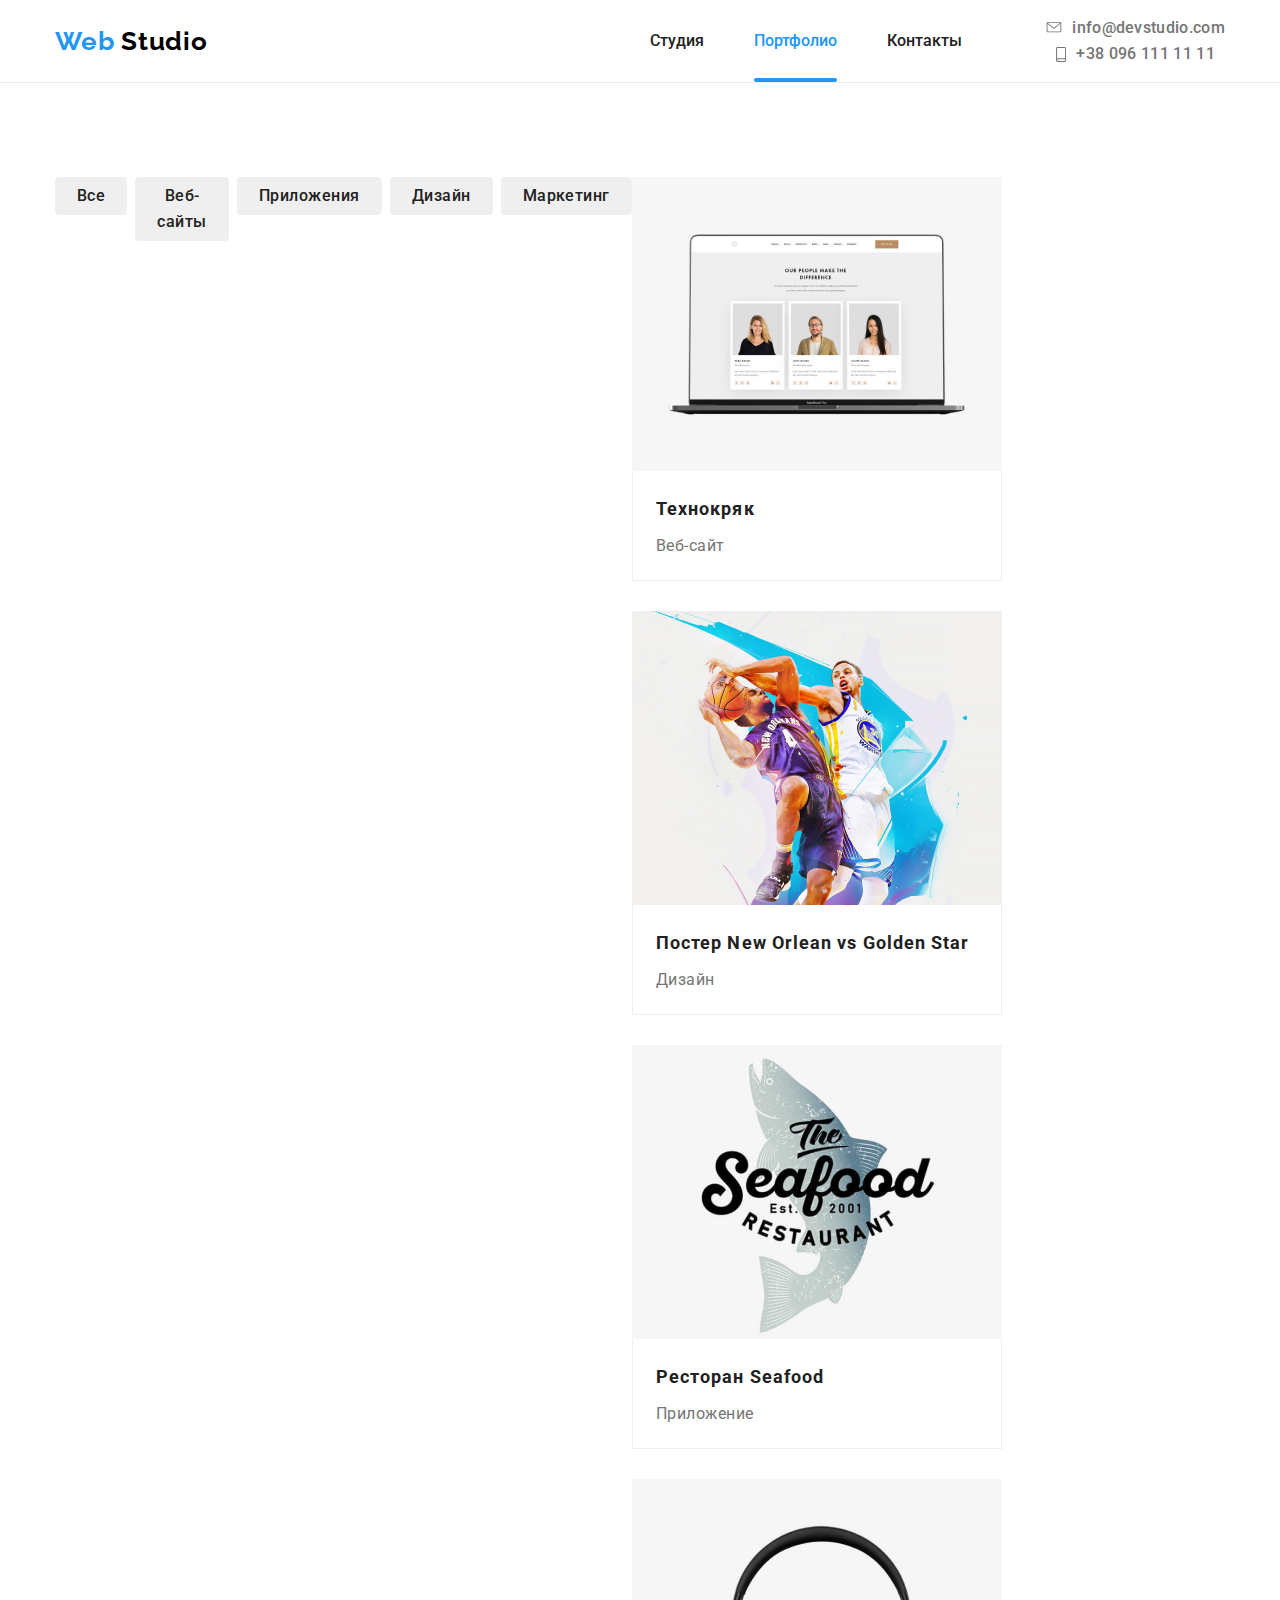
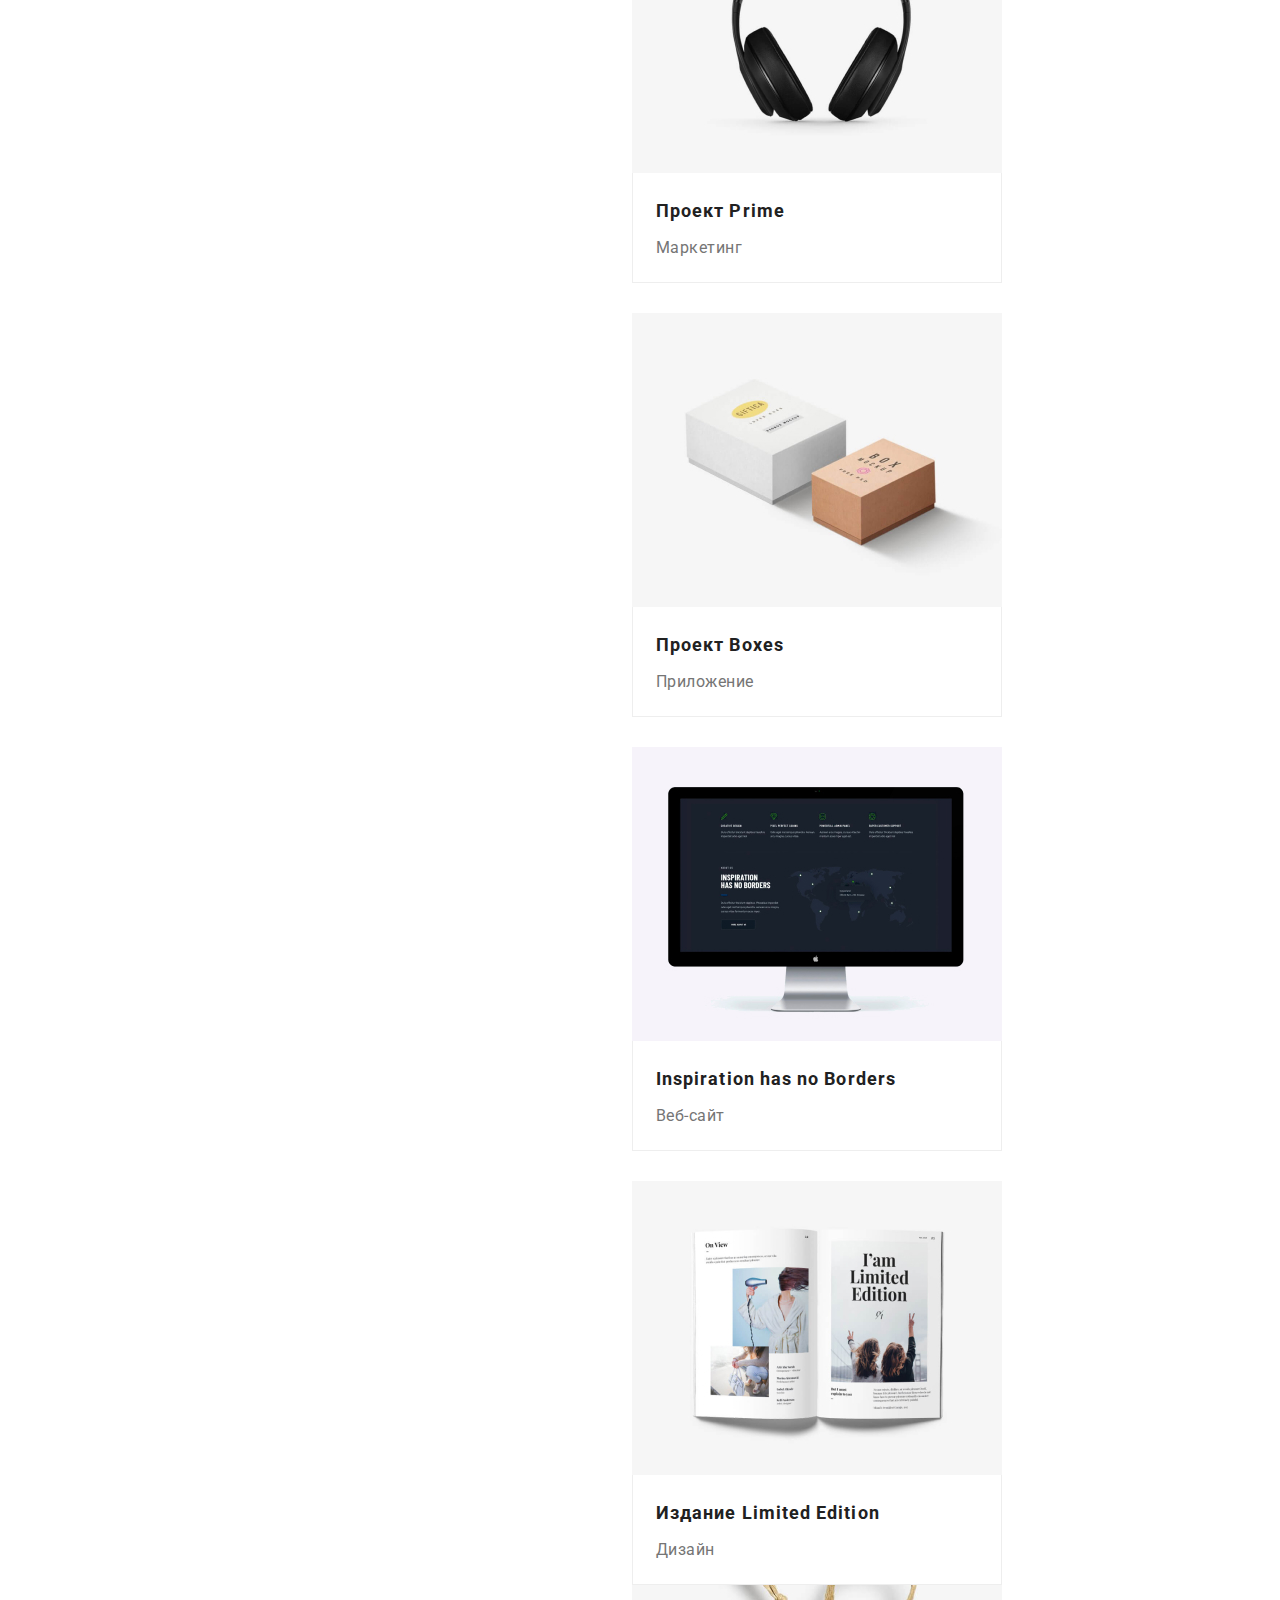
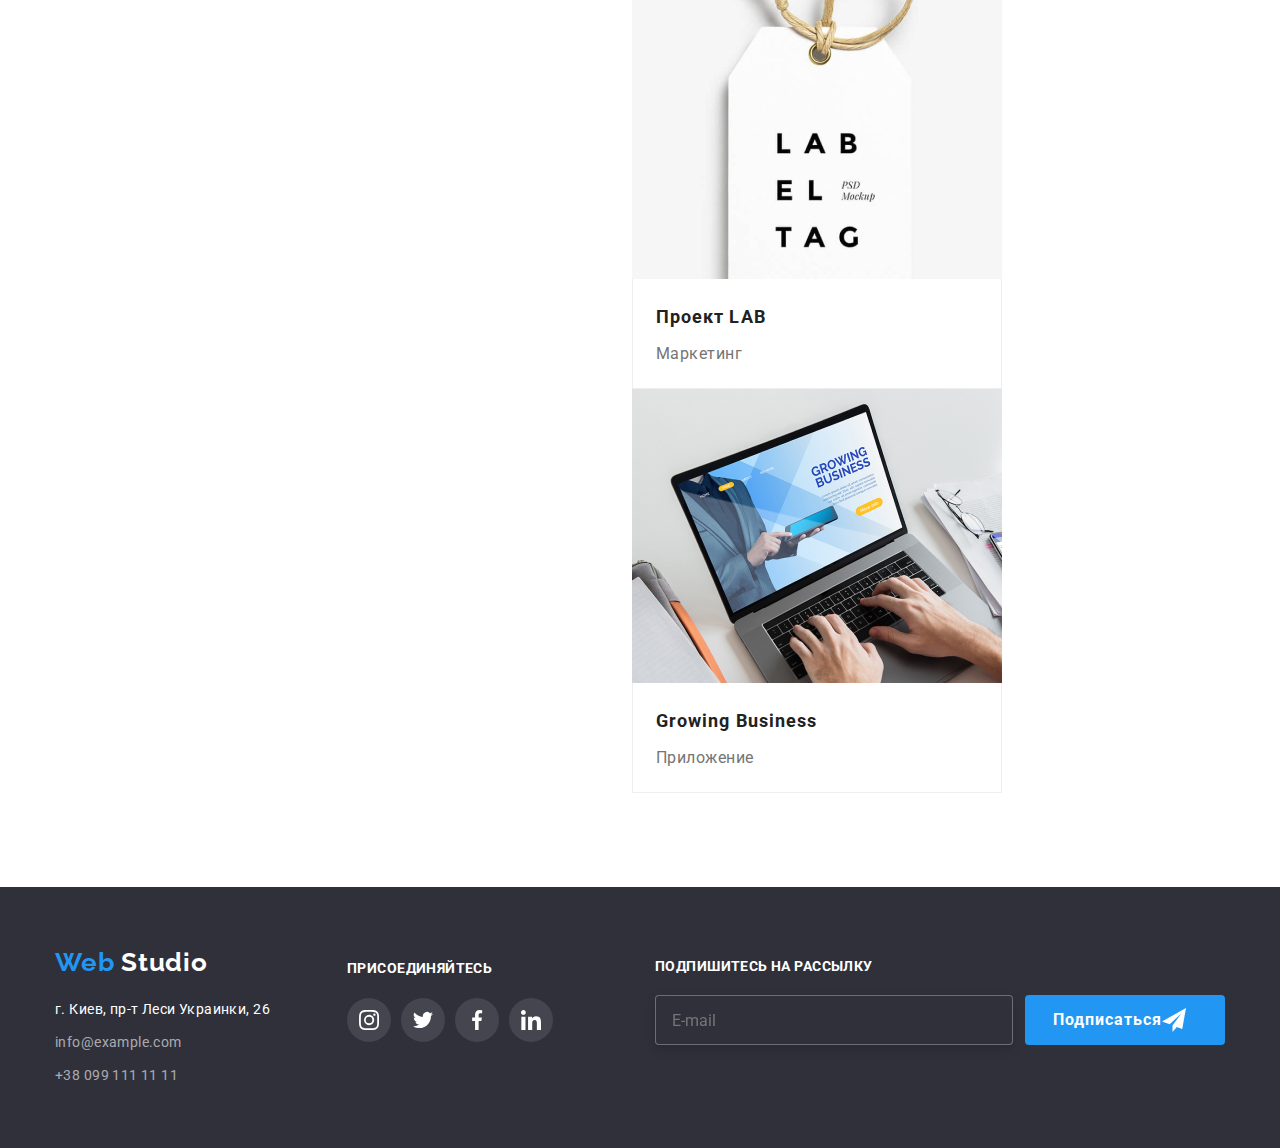
==== commit d79e20a9: "213" ====
--- a/portfolio.html
+++ b/portfolio.html
@@ -29,11 +29,11 @@
                 <nav class="navigation">
                 
                     <ul class="list header-nav-links">
+                        <li class="header-nav-link">
+                        
+                            <a href="index.html"  class="nav-item-passive">Студия</a>
+                        </li>
                         <li class="header-nav-link header-nav-link-active">
-                        
-                            <a href="index.html"  class="nav-item-passive">Студия</a>
-                        </li>
-                        <li class="header-nav-link">
                             <a href="portfolio.html" class="nav-item-active nav-active">Портфолио</a>
                         </li>
                         <li class="header-nav-link">
@@ -346,6 +346,6 @@
     
     </footer>
 
-    
+    <script src="./js/menu.js"></script>   
 </body>
 </html>--- a/css/main.min.css
+++ b/css/main.min.css
@@ -1,2 +1,2 @@
-/*! normalize.css v8.0.1 | MIT License | github.com/necolas/normalize.css */html{line-height:1.15;-webkit-text-size-adjust:100%}body{margin:0}main{display:block}h1{font-size:2em;margin:0.67em 0}hr{box-sizing:content-box;height:0;overflow:visible}pre{font-family:monospace, monospace;font-size:1em}a{background-color:transparent}abbr[title]{border-bottom:none;text-decoration:underline;text-decoration:underline dotted}b,strong{font-weight:bolder}code,kbd,samp{font-family:monospace, monospace;font-size:1em}small{font-size:80%}sub,sup{font-size:75%;line-height:0;position:relative;vertical-align:baseline}sub{bottom:-0.25em}sup{top:-0.5em}img{border-style:none}button,input,optgroup,select,textarea{font-family:inherit;font-size:100%;line-height:1.15;margin:0}button,input{overflow:visible}button,select{text-transform:none}button,[type="button"],[type="reset"],[type="submit"]{-webkit-appearance:button}button::-moz-focus-inner,[type="button"]::-moz-focus-inner,[type="reset"]::-moz-focus-inner,[type="submit"]::-moz-focus-inner{border-style:none;padding:0}button:-moz-focusring,[type="button"]:-moz-focusring,[type="reset"]:-moz-focusring,[type="submit"]:-moz-focusring{outline:1px dotted ButtonText}fieldset{padding:0.35em 0.75em 0.625em}legend{box-sizing:border-box;color:inherit;display:table;max-width:100%;padding:0;white-space:normal}progress{vertical-align:baseline}textarea{overflow:auto}[type="checkbox"],[type="radio"]{box-sizing:border-box;padding:0}[type="number"]::-webkit-inner-spin-button,[type="number"]::-webkit-outer-spin-button{height:auto}[type="search"]{-webkit-appearance:textfield;outline-offset:-2px}[type="search"]::-webkit-search-decoration{-webkit-appearance:none}::-webkit-file-upload-button{-webkit-appearance:button;font:inherit}details{display:block}summary{display:list-item}template{display:none}[hidden]{display:none}html{box-sizing:border-box}*,*::before,*::after{box-sizing:inherit;margin:0;padding:0}body{font-family:"Roboto",sans-serif;background-color:#fff;font-style:normal}.container{padding-left:15px;padding-right:15px}@media screen and (min-width: 480px){.container{width:480px;margin:0 auto}}@media screen and (min-width: 768px){.container{width:768px}}@media screen and (min-width: 1200px){.container{width:1200px}}.section-container{padding-top:94px;padding-bottom:94px}.backdrop{position:fixed;top:0;left:0;width:100%;height:100%;background-color:rgba(0,0,0,0.5);z-index:100}.modal-form{position:absolute;left:50%;top:50%;transform:translate(-50%, -50%);display:flex;flex-direction:column;width:528px;background-color:#fff;padding:40px}.modal-form-title{font-weight:bold;font-size:20px;line-height:1.15;letter-spacing:0.03em;color:#212121;margin-bottom:30px}.modal-form-input-wrapper{position:relative;margin-bottom:28px}.modal-form-input-wrapper svg{position:absolute;top:50%;left:16px;transform:translateY(-50%)}.modal-form-input{height:40px;width:100%;padding-left:42px}.modal-form-message{margin-bottom:20px;height:120px;resize:none;padding:16px 12px}.modal-form-message::placeholder{padding-bottom:10px}.modal-form-message:focus::placeholder{color:#2196F3}.modal-form-option-label{display:flex;align-items:center;font-size:14px;line-height:1.71;letter-spacing:0.03em;color:#757575;margin-bottom:30px;padding-left:14px}.modal-form-option-span a{color:#2196F3}.modal-form-checkbox{position:absolute;width:1px;height:1px;margin:-1px;border:0;padding:0;white-space:nowrap;clip-path:inset(100%);clip:rect(0 0 0 0);overflow:hidden}.modal-form-custom-checkbox{display:flex;align-items:center;justify-content:center;width:16px;height:15px;border:solid 1px #000;border-radius:2px;margin-right:7px}.modal-form-checkbox:checked+.modal-form-custom-checkbox svg{background-color:#2196F3}.modal-form-checkbox:checked+.modal-form-custom-checkbox{border:solid 1px #2196F3;border-radius:2px}.modal-form-message,.modal-form-input{display:block;width:100%;font-size:14px;line-height:1.14;letter-spacing:0.01em;border:solid 1px rgba(33,33,33,0.2);color:#000;border-radius:4px}.modal-form-message:not(:placeholder-shown),.modal-form-message:focus,.modal-form-input:not(:placeholder-shown),.modal-form-input:focus{outline:none;border-color:#2196F3}.modal-form-label{position:absolute;top:50%;left:0;padding-left:42px;transform:translateY(-50%);font-size:14px;letter-spacing:0.01em;color:#757575;transition:transform 0.25s cubic-bezier(0.4, 0, 0.2, 1)}.modal-form-input:focus+.modal-form-label,.modal-form-input:not(:placeholder-shown)+.modal-form-label{transform:translateY(-40px);color:#2196F3;padding-left:18px}.modal-form-input:focus ~ svg,.modal-form-input:not(:placeholder-shown) ~ svg{fill:#2196F3}.modal-form-button{min-width:200px;min-height:50px;margin-right:auto;margin-left:auto;font-weight:bold;font-size:16px;line-height:1.87;display:block;text-align:center;letter-spacing:0.06em;color:#fff;background-color:#2196F3;border-radius:4px;border:hidden;box-shadow:0px 4px 4px rgba(0,0,0,0.15);transition:0.25s cubic-bezier(0.4, 0, 0.2, 1)}.modal-close-btn{position:absolute;top:8px;right:8px;width:30px;height:30px;border-radius:50%;background-color:transparent;border:1px solid rgba(0,0,0,0.1);display:flex;justify-content:center;align-items:center;cursor:pointer;outline:transparent;transition:0.25s cubic-bezier(0.4, 0, 0.2, 1)}.modal-close-btn:hover,.modal-close-btn:focus{fill:#2196F3}.is-hidden{opacity:0;visibility:hidden;pointer-events:none}.list{list-style:none;text-decoration:none}a,.link{text-decoration:none}.menu-wrapper{transition:0.25s cubic-bezier(0.4, 0, 0.2, 1)}header{position:relative;padding-top:10px;padding-bottom:10px;border-bottom:1px solid #ececec}.header-container{position:relative;z-index:100;display:flex;justify-content:space-between;align-items:center}.logo-blue{color:#2196F3}.main-logo{font-family:"Raleway",sans-serif;color:#000;font-weight:bold;font-size:26px;line-height:1.2;letter-spacing:0.03em}@media screen and (max-width: 1199px){.main-logo{font-size:24px;line-height:1.666}}.menu-btn{background-color:transparent;border:none;width:40px;height:40px}.menu-btn.is-open .icon-close{display:block}.menu-btn.is-open .icon-burger{display:none}.icon-close{display:none}.menu-wrapper{position:absolute;left:0;top:100%;background-color:#fff;width:100%;padding-top:60px;padding-bottom:60px;box-shadow:0px 4px 4px rgba(0,0,0,0.25);border-top:1px solid #ececec;transform:translateY(-130%)}.menu-wrapper.is-open{display:block;transform:translateY(0)}.navigation{margin-bottom:60px}.header-nav-links{padding-left:39.5%;padding-right:39.5%;text-align:center;font-weight:500;font-size:18px;line-height:1.666;letter-spacing:0.02em}.nav-item-active,.nav-item-passive{font-weight:500;font-size:18px;line-height:1.666;letter-spacing:0.02em}.header-nav-link{display:inline-flex}.header-nav-link:not(:last-child){margin-bottom:40px}.header-nav-link-active{position:relative}.nav-active::after{position:absolute;left:0;bottom:20;display:block;content:"";width:100%;height:4px;background:#2196F3;border-radius:2px}.navigation{display:flex;align-items:center}.nav-item-passive{color:#212121}.nav-item-active{color:#2196F3}.adress-link{transition:0.25s cubic-bezier(0.4, 0, 0.2, 1)}.adress-link .adress-item{display:flex;justify-content:center;align-items:center;font-weight:500;font-size:18px;line-height:1.666;letter-spacing:0.02em;color:#757575;text-decoration:none;list-style:none;fill:#757575}.adress-link .adress-item svg{margin-right:10px}.adress-link .adress-item.adress-item:hover,.adress-link .adress-item.adress-item:focus{fill:#2196F3;color:#2196F3}.adress-link{transition:0.25s cubic-bezier(0.4, 0, 0.2, 1)}.adress-link:not(:last-child){margin-bottom:16px}.adress-link:hover,.adress-link:focus{fill:#2196F3;color:#2196F3}h1{color:#fff;font-weight:900;font-size:44px;line-height:1.36;text-align:center;letter-spacing:0.06em;text-transform:uppercase;margin-bottom:30px;margin-top:0px}.main-section{padding-top:200px;padding-bottom:200px;background-image:linear-gradient(rgba(47,48,58,0.8), rgba(47,48,58,0.8)),url(../images/main/header/Headerimg.jpg);background-repeat:no-repeat;background-size:cover;max-width:1600px;margin-right:auto;margin-left:auto}.order-button{min-width:200px;min-height:50px;margin-right:auto;margin-left:auto;font-weight:bold;font-size:16px;line-height:1.87;display:block;text-align:center;letter-spacing:0.06em;color:#fff;background-color:#2196F3;border-radius:4px;border:hidden;box-shadow:0px 4px 4px rgba(0,0,0,0.15);transition:0.25s cubic-bezier(0.4, 0, 0.2, 1)}.order-button:hover,.order-button:focus{color:#fff}.visually-hidden{position:absolute;width:1px;height:1px;margin:-1px;border:0;padding:0;white-space:nowrap;clip-path:inset(100%);clip:rect(0 0 0 0);overflow:hidden}.flex-list{display:flex}.features-item{width:270px}.features-item:not(:last-child){margin-right:30px}.features-item div{height:120px;background-repeat:no-repeat;background-position:center center;background-color:#f5f4fa}.features-img-container1{background-image:url(../images/main/features/antenna1.svg)}.features-img-container2{background-image:url(../images/main/features/clock1.svg)}.features-img-container3{background-image:url(../images/main/features/diagram1.svg)}.features-img-container4{background-image:url(../images/main/features/astronaut1.svg)}.features-img{margin:25px 100px}.features-title{font-weight:bold;font-size:14px;line-height:1.14;letter-spacing:0.03em;text-transform:uppercase;color:#212121;margin-top:30px}.features-text{font-weight:normal;font-size:14px;line-height:1.71;letter-spacing:0.03em;color:#757575;margin-top:10px}.what-we-do-title{margin-bottom:50px;font-weight:bold;font-size:36px;line-height:1.7;text-align:center;letter-spacing:0.03em;color:#212121}.what-we-do-item{position:relative}.what-we-do-item:not(:last-child){margin-right:30px}.what-we-do-item>img{display:block}.what-we-do-text{position:absolute;bottom:0;left:0;width:370px;height:70px;text-align:center;padding-top:27px;padding-bottom:27px;font-weight:bold;font-size:14px;line-height:1.14;letter-spacing:0.03em;text-transform:uppercase;color:#fff;background-color:rgba(47,48,58,0.8)}.team-section{background-color:#f5f4fa}.team-section>ul{padding-bottom:94px}.team-section>h2{padding-top:94px}.team-member{background-color:#fff;box-shadow:0px 2px 1px rgba(0,0,0,0.2),0px 1px 1px rgba(0,0,0,0.14),0px 1px 3px rgba(0,0,0,0.12);border-radius:0px 0px 4px 4px}.team-member>img{margin-bottom:30px}.team-member:not(:last-child){margin-right:30px}.flex-list-social-icons{display:flex;padding-left:32px;padding-right:32px;padding-bottom:24px}.flex-list-social-icons>li:not(:last-child){margin-right:10px}.social-icon-main{transition:0.25s cubic-bezier(0.4, 0, 0.2, 1);fill:#afb1b8;background-color:#fff}.social-icon-main:hover,.social-icon-main:focus{background-color:#2196F3;fill:#fff}.spec-name{font-weight:500;font-size:16px;line-height:1.19;text-align:center;letter-spacing:0.03em;color:#212121;margin-bottom:10px}.social-link{display:block;width:44px;height:44px;border-radius:50px}.prof{font-weight:normal;font-size:16px;line-height:1.19;text-align:center;letter-spacing:0.03em;color:#757575;margin-bottom:16px}.clients{font-style:normal;font-weight:bold;font-size:36px;line-height:1.17;text-align:center;letter-spacing:0.03em;color:#212121;margin-bottom:50px}.clients-list{display:flex}.clients-list-item a{width:170px;height:90px;display:flex;justify-content:center;align-items:center;border:solid #afb1b8 1px;border-radius:4px;fill:#afb1b8;transition:0.25s cubic-bezier(0.4, 0, 0.2, 1)}.clients-list-item a:hover,.clients-list-item a:focus{fill:#2196F3;border:solid #2196F3 1px}.clients-list-item:not(:last-child){margin-right:30px}.footer-container{display:flex;padding-top:60px;padding-bottom:60px}.subscribe-form{display:flex}.subscribe{padding-top:12px;width:358px;height:50px;margin-right:12px}.left-side{margin-right:69px}.right-side{padding-top:12px;margin-right:94px}.bot-logo{font-family:"Raleway",sans-serif;font-style:normal;font-weight:bold;font-size:26px;line-height:1.19;letter-spacing:0.03em;color:#fff;text-decoration:none}.footer-adress{margin-top:20px}.address{font-style:normal;font-weight:normal;font-size:14px;line-height:1.71;letter-spacing:0.03em;color:#fff;text-decoration:none}.features-cont{padding-top:94px}.mail-phone{font-style:normal;font-weight:normal;font-size:14px;line-height:1.71;text-decoration:none;letter-spacing:0.03em;color:rgba(255,255,255,0.6)}b{font-weight:bold;font-size:14px;line-height:1.14;letter-spacing:0.03em;text-transform:uppercase;color:#fff}.footer-social-icons-list{display:flex;margin-top:20px}.footer-social-icon-item:not(:last-child){margin-right:10px}.social-link-bot{background-color:rgba(255,255,255,0.1);transition:0.25s cubic-bezier(0.4, 0, 0.2, 1)}.social-link-bot:focus,.social-link-bot:hover{background-color:#2196F3}footer{background-color:#2F303A}.adress-list-item{margin-top:9px}.subscr{font-weight:bold;font-size:14px;line-height:1.14;letter-spacing:0.03em;text-transform:uppercase;color:#fff;margin-bottom:20px}.sub-input{width:358px;height:50px;border:1px solid rgba(255,255,255,0.3);box-sizing:border-box;filter:drop-shadow(0px 4px 4px rgba(0,0,0,0.15));border-radius:4px;background-color:#2F303A;padding-left:16px}.footer-button{padding-top:48px}.foot-button{display:flex;align-items:center;padding:10px 28px;min-width:200px;height:50px;font-weight:bold;font-size:16px;line-height:1.87;letter-spacing:0.06em;color:#fff;background-color:#2196F3;border-radius:4px;border:0ex}.foot-button span{margin-right:10px}.header-port-cont{border-bottom:solid 1px #ececec}.portfolio-list{display:flex;justify-content:center;margin-bottom:50px}.proj-type-button-container:not(:last-child){margin-right:8px}.proj-type-button{font-weight:500;font-size:16px;line-height:1.62;border:none;border-radius:4px;text-align:center;letter-spacing:0.03em;color:#212121;padding-top:6px;padding-right:22px;padding-bottom:6px;padding-left:22px;transition:0.25s cubic-bezier(0.4, 0, 0.2, 1)}.proj-type-button:focus,.proj-type-button:hover{background-color:#2196F3;color:#fff;box-shadow:0px 4px 4px rgba(0,0,0,0.25)}.gallery-list{display:flex;flex-wrap:wrap}.gallery-list-container{margin-right:30px;margin-bottom:30px}.gallery-list-container:nth-child(3n){margin-right:0px}.gallery-list-container:nth-last-child(-n+3){margin-bottom:0px}.gallery-list-item{display:block;width:370px;height:404px}.gallery-list-item:focus,.gallery-list-item:hover{box-sizing:border-box;box-shadow:1px 4px 6px rgba(0,0,0,0.16),0px 4px 4px rgba(0,0,0,0.06),0px 1px 1px rgba(0,0,0,0.12)}.gallery-list-item:focus .overlay,.gallery-list-item:hover .overlay{top:0}.gallery-list-img{display:block}.overlay-container{position:relative;overflow:hidden}.overlay{position:absolute;top:100%;left:0px;width:100%;height:100%;display:flex;justify-content:center;align-items:center;padding:63px 24px;font-weight:normal;font-size:18px;line-height:1.56;letter-spacing:0.03em;color:#fff;background:rgba(33,150,243,0.9);transition:0.25s cubic-bezier(0.4, 0, 0.2, 1)}.proj-descr{padding:63px 24px;font-weight:normal;font-size:18px;line-height:1.56;letter-spacing:0.03em;color:#fff}.port-proj-title{padding-top:20px;padding-left:23px;padding-right:23px;font-weight:bold;font-size:18px;line-height:2;letter-spacing:0.06em;color:#212121}.port-skill{margin-top:4px;padding-left:23px;padding-right:23px;padding-bottom:19px;font-weight:normal;font-size:16px;line-height:1.87;letter-spacing:0.03em;color:#757575}.gallery-text-container{border-left:solid #eee 1px;border-right:solid #eee 1px;border-bottom:solid #eee 1px}
+/*! normalize.css v8.0.1 | MIT License | github.com/necolas/normalize.css */html{line-height:1.15;-webkit-text-size-adjust:100%}body{margin:0}main{display:block}h1{font-size:2em;margin:0.67em 0}hr{box-sizing:content-box;height:0;overflow:visible}pre{font-family:monospace, monospace;font-size:1em}a{background-color:transparent}abbr[title]{border-bottom:none;text-decoration:underline;text-decoration:underline dotted}b,strong{font-weight:bolder}code,kbd,samp{font-family:monospace, monospace;font-size:1em}small{font-size:80%}sub,sup{font-size:75%;line-height:0;position:relative;vertical-align:baseline}sub{bottom:-0.25em}sup{top:-0.5em}img{border-style:none}button,input,optgroup,select,textarea{font-family:inherit;font-size:100%;line-height:1.15;margin:0}button,input{overflow:visible}button,select{text-transform:none}button,[type="button"],[type="reset"],[type="submit"]{-webkit-appearance:button}button::-moz-focus-inner,[type="button"]::-moz-focus-inner,[type="reset"]::-moz-focus-inner,[type="submit"]::-moz-focus-inner{border-style:none;padding:0}button:-moz-focusring,[type="button"]:-moz-focusring,[type="reset"]:-moz-focusring,[type="submit"]:-moz-focusring{outline:1px dotted ButtonText}fieldset{padding:0.35em 0.75em 0.625em}legend{box-sizing:border-box;color:inherit;display:table;max-width:100%;padding:0;white-space:normal}progress{vertical-align:baseline}textarea{overflow:auto}[type="checkbox"],[type="radio"]{box-sizing:border-box;padding:0}[type="number"]::-webkit-inner-spin-button,[type="number"]::-webkit-outer-spin-button{height:auto}[type="search"]{-webkit-appearance:textfield;outline-offset:-2px}[type="search"]::-webkit-search-decoration{-webkit-appearance:none}::-webkit-file-upload-button{-webkit-appearance:button;font:inherit}details{display:block}summary{display:list-item}template{display:none}[hidden]{display:none}html{box-sizing:border-box}*,*::before,*::after{box-sizing:inherit;margin:0;padding:0}body{font-family:"Roboto",sans-serif;background-color:#fff;font-style:normal}.container{padding-left:15px;padding-right:15px}@media screen and (min-width: 480px){.container{width:480px;margin:0 auto}}@media screen and (min-width: 768px){.container{width:768px}}@media screen and (min-width: 1200px){.container{width:1200px}}.section-container{padding-top:94px;padding-bottom:94px}.backdrop{position:fixed;top:0;left:0;width:100%;height:100%;background-color:rgba(0,0,0,0.5);z-index:100}.modal-form{position:absolute;left:50%;top:50%;transform:translate(-50%, -50%);display:flex;flex-direction:column;width:528px;background-color:#fff;padding:40px}.modal-form-title{font-weight:bold;font-size:20px;line-height:1.15;letter-spacing:0.03em;color:#212121;margin-bottom:30px}.modal-form-input-wrapper{position:relative;margin-bottom:28px}.modal-form-input-wrapper svg{position:absolute;top:50%;left:16px;transform:translateY(-50%)}.modal-form-input{height:40px;width:100%;padding-left:42px}.modal-form-message{margin-bottom:20px;height:120px;resize:none;padding:16px 12px}.modal-form-message::placeholder{padding-bottom:10px}.modal-form-message:focus::placeholder{color:#2196F3}.modal-form-option-label{display:flex;align-items:center;font-size:14px;line-height:1.71;letter-spacing:0.03em;color:#757575;margin-bottom:30px;padding-left:14px}.modal-form-option-span a{color:#2196F3}.modal-form-checkbox{position:absolute;width:1px;height:1px;margin:-1px;border:0;padding:0;white-space:nowrap;clip-path:inset(100%);clip:rect(0 0 0 0);overflow:hidden}.modal-form-custom-checkbox{display:flex;align-items:center;justify-content:center;width:16px;height:15px;border:solid 1px #000;border-radius:2px;margin-right:7px}.modal-form-checkbox:checked+.modal-form-custom-checkbox svg{background-color:#2196F3}.modal-form-checkbox:checked+.modal-form-custom-checkbox{border:solid 1px #2196F3;border-radius:2px}.modal-form-message,.modal-form-input{display:block;width:100%;font-size:14px;line-height:1.14;letter-spacing:0.01em;border:solid 1px rgba(33,33,33,0.2);color:#000;border-radius:4px}.modal-form-message:not(:placeholder-shown),.modal-form-message:focus,.modal-form-input:not(:placeholder-shown),.modal-form-input:focus{outline:none;border-color:#2196F3}.modal-form-label{position:absolute;top:50%;left:0;padding-left:42px;transform:translateY(-50%);font-size:14px;letter-spacing:0.01em;color:#757575;transition:transform 0.25s cubic-bezier(0.4, 0, 0.2, 1)}.modal-form-input:focus+.modal-form-label,.modal-form-input:not(:placeholder-shown)+.modal-form-label{transform:translateY(-40px);color:#2196F3;padding-left:18px}.modal-form-input:focus ~ svg,.modal-form-input:not(:placeholder-shown) ~ svg{fill:#2196F3}.modal-form-button{min-width:200px;min-height:50px;margin-right:auto;margin-left:auto;font-weight:bold;font-size:16px;line-height:1.87;display:block;text-align:center;letter-spacing:0.06em;color:#fff;background-color:#2196F3;border-radius:4px;border:hidden;box-shadow:0px 4px 4px rgba(0,0,0,0.15);transition:0.25s cubic-bezier(0.4, 0, 0.2, 1)}.modal-close-btn{position:absolute;top:8px;right:8px;width:30px;height:30px;border-radius:50%;background-color:transparent;border:1px solid rgba(0,0,0,0.1);display:flex;justify-content:center;align-items:center;cursor:pointer;outline:transparent;transition:0.25s cubic-bezier(0.4, 0, 0.2, 1)}.modal-close-btn:hover,.modal-close-btn:focus{fill:#2196F3}.is-hidden{opacity:0;visibility:hidden;pointer-events:none}.list{list-style:none;text-decoration:none}a,.link{text-decoration:none}header{position:relative;font-weight:500;border-bottom:1px solid #ececec}.header-container{position:relative;z-index:100;display:flex;justify-content:space-between;align-items:center}.logo-blue{color:#2196F3}.main-logo{font-family:"Raleway",sans-serif;color:#000;font-weight:bold;font-size:26px;line-height:1.2;letter-spacing:0.03em}@media screen and (max-width: 1199px){.main-logo{font-size:24px;line-height:1.666}.adress-link{font-size:12px}.envelope{width:14px;height:10px}.smartphone{width:10px;height:14px}.header-nav-links{font-size:14px;line-height:1.14}}@media screen and (max-width: 767px){.main-logo{padding-top:16px;padding-bottom:16px}.menu-btn{background-color:transparent;border:none;width:40px;height:40px}.menu-btn.is-open .icon-close{display:block}.menu-btn.is-open .icon-burger{display:none}.menu-btn:hover{fill:#2196F3}.icon-close{display:none}.menu-wrapper{position:absolute;left:0;top:100%;background-color:#fff;width:100%;padding-top:60px;padding-bottom:60px;box-shadow:0px 4px 4px rgba(0,0,0,0.25);border-top:1px solid #ececec;transform:translateY(-130%);transition:0.25s cubic-bezier(0.4, 0, 0.2, 1);z-index:50}.menu-wrapper.is-open{display:block;transform:translateY(0)}.navigation{margin-bottom:60px}.header-nav-link{display:inline-flex}.header-nav-link:not(:last-child){margin-bottom:40px}.header-nav-links{padding-left:39.5%;padding-right:39.5%;text-align:center;font-size:18px;line-height:1.666}.adress-link{font-size:18px}.adress-link:not(:last-child){margin-bottom:16px}.envelope{width:16px;height:11px}.smartphone{width:10px;height:15px}.header-nav-link-active{position:relative}.header-nav-link-active .nav-active::after{position:absolute;left:0;bottom:20;display:block;content:"";width:100%;height:4px;background:#2196F3;border-radius:2px}}.navigation{display:flex;align-items:center}.nav-item-passive{color:#212121}.nav-item-active{color:#2196F3}.adress-link{transition:0.25s cubic-bezier(0.4, 0, 0.2, 1)}.adress-link .adress-item{display:flex;justify-content:center;align-items:center;line-height:1.666;letter-spacing:0.02em;color:#757575;text-decoration:none;list-style:none;fill:#757575}.adress-link .adress-item svg{margin-right:10px}.adress-link .adress-item.adress-item:hover,.adress-link .adress-item.adress-item:focus{fill:#2196F3;color:#2196F3}@media screen and (min-width: 768px){.menu-btn{display:none}.container{display:flex;justify-content:space-between}header{width:100%;margin:0 auto}.menu-wrapper{display:flex;align-items:center}.menu-wrapper .list-adress-link{margin-left:84px}.header-nav-links{display:flex}.header-nav-links .header-nav-link:not(:first-child){margin-left:50px}.header-nav-link-active{position:relative}.header-nav-link-active .nav-active::after{position:absolute;bottom:0;left:0;display:block;content:"";width:100%;height:4px;background:#2196F3;border-radius:2px}.header-nav-link{padding-top:32px;padding-bottom:32px}}@media screen and (min-width: 768px) and (min-width: 1200px){.envelope{width:16px;height:11px}.smartphone{width:10px;height:15px}}h1{color:#fff;font-weight:900;font-size:44px;line-height:1.36;text-align:center;letter-spacing:0.06em;text-transform:uppercase;margin-bottom:30px;margin-top:0px}.main-section{padding-top:200px;padding-bottom:200px;background-image:linear-gradient(rgba(47,48,58,0.8), rgba(47,48,58,0.8)),url(../images/main/header/Headerimg.jpg);background-repeat:no-repeat;background-size:cover;max-width:1600px;margin-right:auto;margin-left:auto}.order-button{min-width:200px;min-height:50px;margin-right:auto;margin-left:auto;font-weight:bold;font-size:16px;line-height:1.87;display:block;text-align:center;letter-spacing:0.06em;color:#fff;background-color:#2196F3;border-radius:4px;border:hidden;box-shadow:0px 4px 4px rgba(0,0,0,0.15);transition:0.25s cubic-bezier(0.4, 0, 0.2, 1)}.order-button:hover,.order-button:focus{color:#fff}.visually-hidden{position:absolute;width:1px;height:1px;margin:-1px;border:0;padding:0;white-space:nowrap;clip-path:inset(100%);clip:rect(0 0 0 0);overflow:hidden}.flex-list{display:flex}.features-item{width:270px}.features-item:not(:last-child){margin-right:30px}.features-item div{height:120px;background-repeat:no-repeat;background-position:center center;background-color:#f5f4fa}.features-img-container1{background-image:url(../images/main/features/antenna1.svg)}.features-img-container2{background-image:url(../images/main/features/clock1.svg)}.features-img-container3{background-image:url(../images/main/features/diagram1.svg)}.features-img-container4{background-image:url(../images/main/features/astronaut1.svg)}.features-img{margin:25px 100px}.features-title{font-weight:bold;font-size:14px;line-height:1.14;letter-spacing:0.03em;text-transform:uppercase;color:#212121;margin-top:30px}.features-text{font-weight:normal;font-size:14px;line-height:1.71;letter-spacing:0.03em;color:#757575;margin-top:10px}.what-we-do-title{margin-bottom:50px;font-weight:bold;font-size:36px;line-height:1.7;text-align:center;letter-spacing:0.03em;color:#212121}.what-we-do-item{position:relative}.what-we-do-item:not(:last-child){margin-right:30px}.what-we-do-item>img{display:block}.what-we-do-text{position:absolute;bottom:0;left:0;width:370px;height:70px;text-align:center;padding-top:27px;padding-bottom:27px;font-weight:bold;font-size:14px;line-height:1.14;letter-spacing:0.03em;text-transform:uppercase;color:#fff;background-color:rgba(47,48,58,0.8)}.team-section{background-color:#f5f4fa}.team-section>ul{padding-bottom:94px}.team-section>h2{padding-top:94px}.team-member{background-color:#fff;box-shadow:0px 2px 1px rgba(0,0,0,0.2),0px 1px 1px rgba(0,0,0,0.14),0px 1px 3px rgba(0,0,0,0.12);border-radius:0px 0px 4px 4px}.team-member>img{margin-bottom:30px}.team-member:not(:last-child){margin-right:30px}.flex-list-social-icons{display:flex;padding-left:32px;padding-right:32px;padding-bottom:24px}.flex-list-social-icons>li:not(:last-child){margin-right:10px}.social-icon-main{transition:0.25s cubic-bezier(0.4, 0, 0.2, 1);fill:#afb1b8;background-color:#fff}.social-icon-main:hover,.social-icon-main:focus{background-color:#2196F3;fill:#fff}.spec-name{font-weight:500;font-size:16px;line-height:1.19;text-align:center;letter-spacing:0.03em;color:#212121;margin-bottom:10px}.social-link{display:block;width:44px;height:44px;border-radius:50px}.prof{font-weight:normal;font-size:16px;line-height:1.19;text-align:center;letter-spacing:0.03em;color:#757575;margin-bottom:16px}.clients{font-style:normal;font-weight:bold;font-size:36px;line-height:1.17;text-align:center;letter-spacing:0.03em;color:#212121;margin-bottom:50px}.clients-list{display:flex}.clients-list-item a{width:170px;height:90px;display:flex;justify-content:center;align-items:center;border:solid #afb1b8 1px;border-radius:4px;fill:#afb1b8;transition:0.25s cubic-bezier(0.4, 0, 0.2, 1)}.clients-list-item a:hover,.clients-list-item a:focus{fill:#2196F3;border:solid #2196F3 1px}.clients-list-item:not(:last-child){margin-right:30px}.footer-container{display:flex;padding-top:60px;padding-bottom:60px}.subscribe-form{display:flex}.subscribe{padding-top:12px;width:358px;height:50px;margin-right:12px}.left-side{margin-right:69px}.right-side{padding-top:12px;margin-right:94px}.bot-logo{font-family:"Raleway",sans-serif;font-style:normal;font-weight:bold;font-size:26px;line-height:1.19;letter-spacing:0.03em;color:#fff;text-decoration:none}.footer-adress{margin-top:20px}.address{font-style:normal;font-weight:normal;font-size:14px;line-height:1.71;letter-spacing:0.03em;color:#fff;text-decoration:none}.features-cont{padding-top:94px}.mail-phone{font-style:normal;font-weight:normal;font-size:14px;line-height:1.71;text-decoration:none;letter-spacing:0.03em;color:rgba(255,255,255,0.6)}b{font-weight:bold;font-size:14px;line-height:1.14;letter-spacing:0.03em;text-transform:uppercase;color:#fff}.footer-social-icons-list{display:flex;margin-top:20px}.footer-social-icon-item:not(:last-child){margin-right:10px}.social-link-bot{background-color:rgba(255,255,255,0.1);transition:0.25s cubic-bezier(0.4, 0, 0.2, 1)}.social-link-bot:focus,.social-link-bot:hover{background-color:#2196F3}footer{background-color:#2F303A}.adress-list-item{margin-top:9px}.subscr{font-weight:bold;font-size:14px;line-height:1.14;letter-spacing:0.03em;text-transform:uppercase;color:#fff;margin-bottom:20px}.sub-input{width:358px;height:50px;border:1px solid rgba(255,255,255,0.3);box-sizing:border-box;filter:drop-shadow(0px 4px 4px rgba(0,0,0,0.15));border-radius:4px;background-color:#2F303A;padding-left:16px}.footer-button{padding-top:48px}.foot-button{display:flex;align-items:center;padding:10px 28px;min-width:200px;height:50px;font-weight:bold;font-size:16px;line-height:1.87;letter-spacing:0.06em;color:#fff;background-color:#2196F3;border-radius:4px;border:0ex}.foot-button span{margin-right:10px}.header-port-cont{border-bottom:solid 1px #ececec}.portfolio-list{display:flex;justify-content:center;margin-bottom:50px}.proj-type-button-container:not(:last-child){margin-right:8px}.proj-type-button{font-weight:500;font-size:16px;line-height:1.62;border:none;border-radius:4px;text-align:center;letter-spacing:0.03em;color:#212121;padding-top:6px;padding-right:22px;padding-bottom:6px;padding-left:22px;transition:0.25s cubic-bezier(0.4, 0, 0.2, 1)}.proj-type-button:focus,.proj-type-button:hover{background-color:#2196F3;color:#fff;box-shadow:0px 4px 4px rgba(0,0,0,0.25)}.gallery-list{display:flex;flex-wrap:wrap}.gallery-list-container{margin-right:30px;margin-bottom:30px}.gallery-list-container:nth-child(3n){margin-right:0px}.gallery-list-container:nth-last-child(-n+3){margin-bottom:0px}.gallery-list-item{display:block;width:370px;height:404px}.gallery-list-item:focus,.gallery-list-item:hover{box-sizing:border-box;box-shadow:1px 4px 6px rgba(0,0,0,0.16),0px 4px 4px rgba(0,0,0,0.06),0px 1px 1px rgba(0,0,0,0.12)}.gallery-list-item:focus .overlay,.gallery-list-item:hover .overlay{top:0}.gallery-list-img{display:block}.overlay-container{position:relative;overflow:hidden}.overlay{position:absolute;top:100%;left:0px;width:100%;height:100%;display:flex;justify-content:center;align-items:center;padding:63px 24px;font-weight:normal;font-size:18px;line-height:1.56;letter-spacing:0.03em;color:#fff;background:rgba(33,150,243,0.9);transition:0.25s cubic-bezier(0.4, 0, 0.2, 1)}.proj-descr{padding:63px 24px;font-weight:normal;font-size:18px;line-height:1.56;letter-spacing:0.03em;color:#fff}.port-proj-title{padding-top:20px;padding-left:23px;padding-right:23px;font-weight:bold;font-size:18px;line-height:2;letter-spacing:0.06em;color:#212121}.port-skill{margin-top:4px;padding-left:23px;padding-right:23px;padding-bottom:19px;font-weight:normal;font-size:16px;line-height:1.87;letter-spacing:0.03em;color:#757575}.gallery-text-container{border-left:solid #eee 1px;border-right:solid #eee 1px;border-bottom:solid #eee 1px}
 /*# sourceMappingURL=main.min.css.map */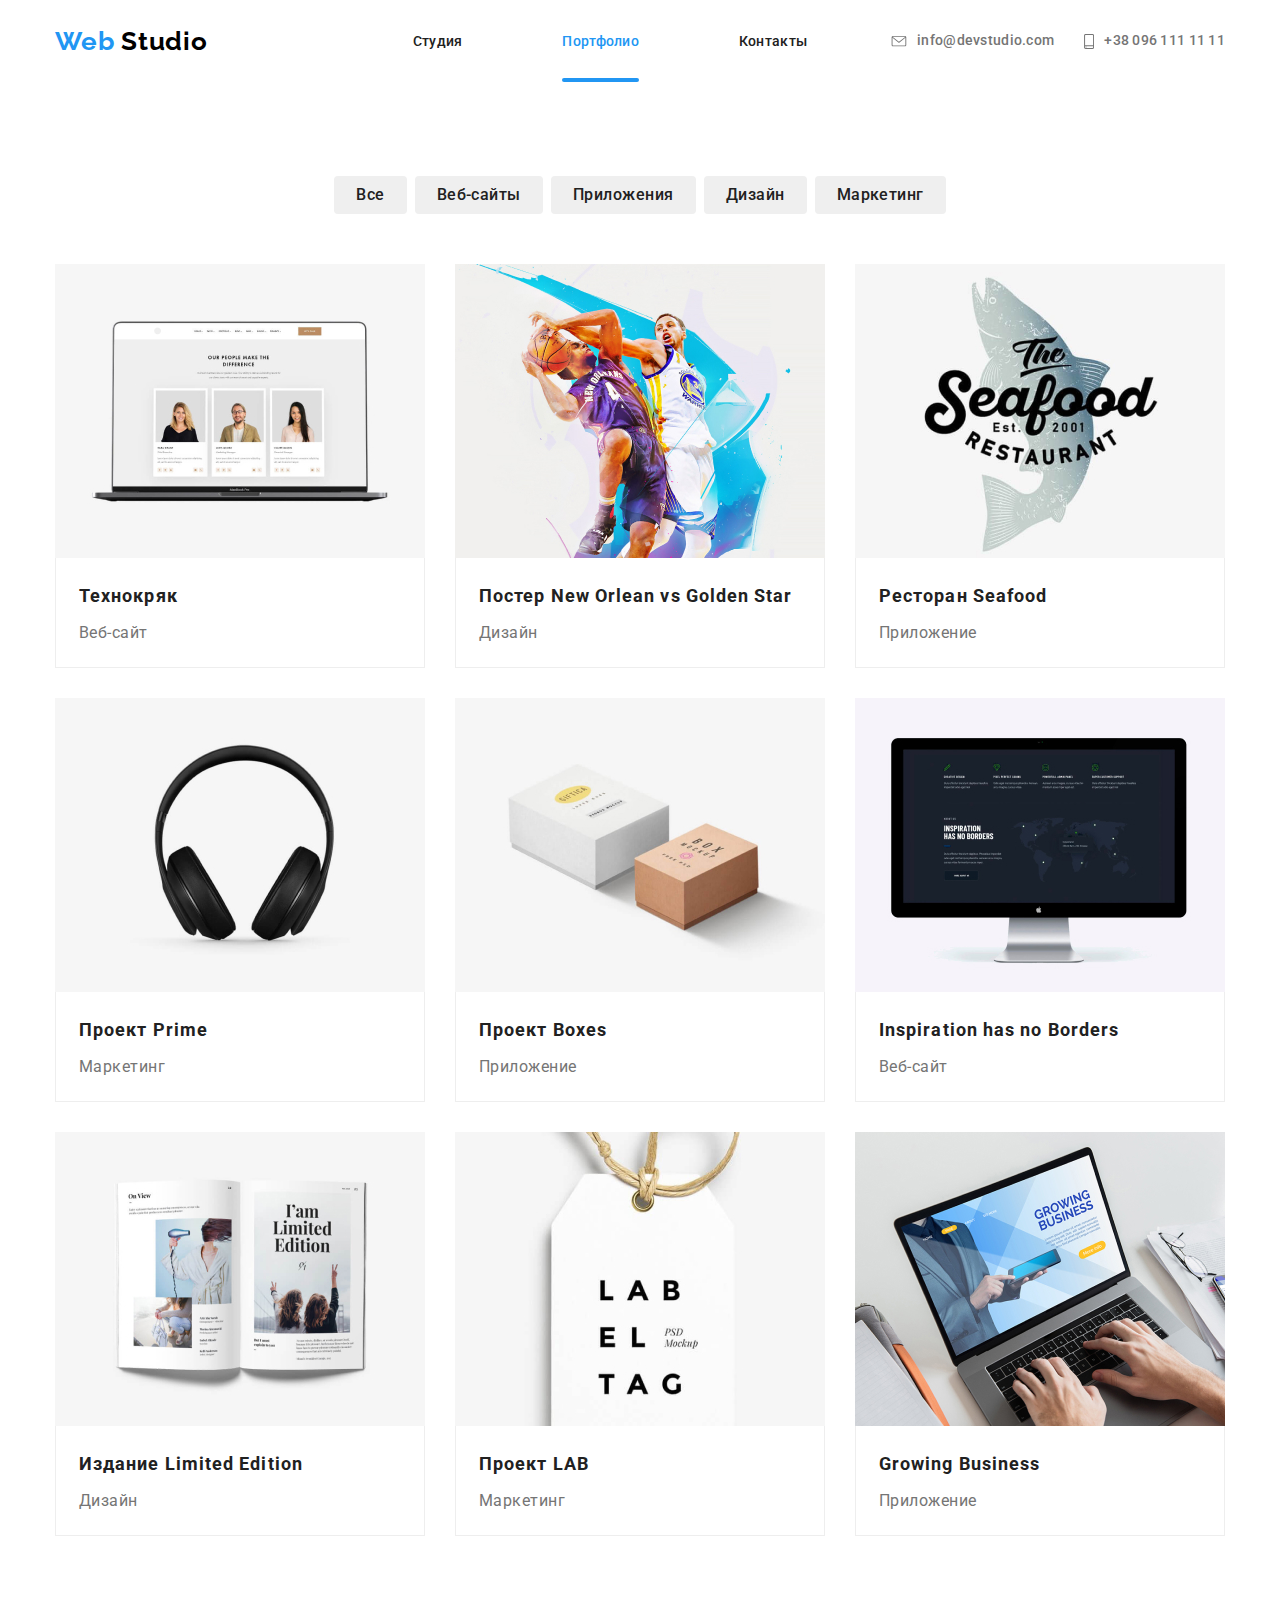
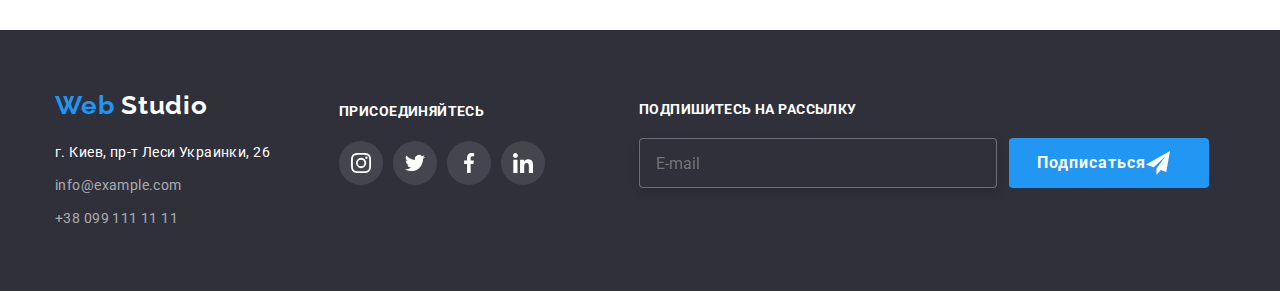
==== commit 332482bf: "123" ====
--- a/portfolio.html
+++ b/portfolio.html
@@ -13,7 +13,7 @@
 
         <!--верхняя линия-->
         <header class="header">
-            <div class="container">
+            <div class="container head-container">
                 <div class="header-container">
                 <a href="index.html" lang="en" class= "main-logo"><span class="logo-blue">Web</span> Studio</a>
     
--- a/css/main.min.css
+++ b/css/main.min.css
@@ -1,2 +1,2 @@
-/*! normalize.css v8.0.1 | MIT License | github.com/necolas/normalize.css */html{line-height:1.15;-webkit-text-size-adjust:100%}body{margin:0}main{display:block}h1{font-size:2em;margin:0.67em 0}hr{box-sizing:content-box;height:0;overflow:visible}pre{font-family:monospace, monospace;font-size:1em}a{background-color:transparent}abbr[title]{border-bottom:none;text-decoration:underline;text-decoration:underline dotted}b,strong{font-weight:bolder}code,kbd,samp{font-family:monospace, monospace;font-size:1em}small{font-size:80%}sub,sup{font-size:75%;line-height:0;position:relative;vertical-align:baseline}sub{bottom:-0.25em}sup{top:-0.5em}img{border-style:none}button,input,optgroup,select,textarea{font-family:inherit;font-size:100%;line-height:1.15;margin:0}button,input{overflow:visible}button,select{text-transform:none}button,[type="button"],[type="reset"],[type="submit"]{-webkit-appearance:button}button::-moz-focus-inner,[type="button"]::-moz-focus-inner,[type="reset"]::-moz-focus-inner,[type="submit"]::-moz-focus-inner{border-style:none;padding:0}button:-moz-focusring,[type="button"]:-moz-focusring,[type="reset"]:-moz-focusring,[type="submit"]:-moz-focusring{outline:1px dotted ButtonText}fieldset{padding:0.35em 0.75em 0.625em}legend{box-sizing:border-box;color:inherit;display:table;max-width:100%;padding:0;white-space:normal}progress{vertical-align:baseline}textarea{overflow:auto}[type="checkbox"],[type="radio"]{box-sizing:border-box;padding:0}[type="number"]::-webkit-inner-spin-button,[type="number"]::-webkit-outer-spin-button{height:auto}[type="search"]{-webkit-appearance:textfield;outline-offset:-2px}[type="search"]::-webkit-search-decoration{-webkit-appearance:none}::-webkit-file-upload-button{-webkit-appearance:button;font:inherit}details{display:block}summary{display:list-item}template{display:none}[hidden]{display:none}html{box-sizing:border-box}*,*::before,*::after{box-sizing:inherit;margin:0;padding:0}body{font-family:"Roboto",sans-serif;background-color:#fff;font-style:normal}.container{padding-left:15px;padding-right:15px}@media screen and (min-width: 480px){.container{width:480px;margin:0 auto}}@media screen and (min-width: 768px){.container{width:768px}}@media screen and (min-width: 1200px){.container{width:1200px}}.section-container{padding-top:94px;padding-bottom:94px}.backdrop{position:fixed;top:0;left:0;width:100%;height:100%;background-color:rgba(0,0,0,0.5);z-index:100}.modal-form{position:absolute;left:50%;top:50%;transform:translate(-50%, -50%);display:flex;flex-direction:column;width:528px;background-color:#fff;padding:40px}.modal-form-title{font-weight:bold;font-size:20px;line-height:1.15;letter-spacing:0.03em;color:#212121;margin-bottom:30px}.modal-form-input-wrapper{position:relative;margin-bottom:28px}.modal-form-input-wrapper svg{position:absolute;top:50%;left:16px;transform:translateY(-50%)}.modal-form-input{height:40px;width:100%;padding-left:42px}.modal-form-message{margin-bottom:20px;height:120px;resize:none;padding:16px 12px}.modal-form-message::placeholder{padding-bottom:10px}.modal-form-message:focus::placeholder{color:#2196F3}.modal-form-option-label{display:flex;align-items:center;font-size:14px;line-height:1.71;letter-spacing:0.03em;color:#757575;margin-bottom:30px;padding-left:14px}.modal-form-option-span a{color:#2196F3}.modal-form-checkbox{position:absolute;width:1px;height:1px;margin:-1px;border:0;padding:0;white-space:nowrap;clip-path:inset(100%);clip:rect(0 0 0 0);overflow:hidden}.modal-form-custom-checkbox{display:flex;align-items:center;justify-content:center;width:16px;height:15px;border:solid 1px #000;border-radius:2px;margin-right:7px}.modal-form-checkbox:checked+.modal-form-custom-checkbox svg{background-color:#2196F3}.modal-form-checkbox:checked+.modal-form-custom-checkbox{border:solid 1px #2196F3;border-radius:2px}.modal-form-message,.modal-form-input{display:block;width:100%;font-size:14px;line-height:1.14;letter-spacing:0.01em;border:solid 1px rgba(33,33,33,0.2);color:#000;border-radius:4px}.modal-form-message:not(:placeholder-shown),.modal-form-message:focus,.modal-form-input:not(:placeholder-shown),.modal-form-input:focus{outline:none;border-color:#2196F3}.modal-form-label{position:absolute;top:50%;left:0;padding-left:42px;transform:translateY(-50%);font-size:14px;letter-spacing:0.01em;color:#757575;transition:transform 0.25s cubic-bezier(0.4, 0, 0.2, 1)}.modal-form-input:focus+.modal-form-label,.modal-form-input:not(:placeholder-shown)+.modal-form-label{transform:translateY(-40px);color:#2196F3;padding-left:18px}.modal-form-input:focus ~ svg,.modal-form-input:not(:placeholder-shown) ~ svg{fill:#2196F3}.modal-form-button{min-width:200px;min-height:50px;margin-right:auto;margin-left:auto;font-weight:bold;font-size:16px;line-height:1.87;display:block;text-align:center;letter-spacing:0.06em;color:#fff;background-color:#2196F3;border-radius:4px;border:hidden;box-shadow:0px 4px 4px rgba(0,0,0,0.15);transition:0.25s cubic-bezier(0.4, 0, 0.2, 1)}.modal-close-btn{position:absolute;top:8px;right:8px;width:30px;height:30px;border-radius:50%;background-color:transparent;border:1px solid rgba(0,0,0,0.1);display:flex;justify-content:center;align-items:center;cursor:pointer;outline:transparent;transition:0.25s cubic-bezier(0.4, 0, 0.2, 1)}.modal-close-btn:hover,.modal-close-btn:focus{fill:#2196F3}.is-hidden{opacity:0;visibility:hidden;pointer-events:none}.list{list-style:none;text-decoration:none}a,.link{text-decoration:none}header{position:relative;font-weight:500;border-bottom:1px solid #ececec}.header-container{position:relative;z-index:100;display:flex;justify-content:space-between;align-items:center}.logo-blue{color:#2196F3}.main-logo{font-family:"Raleway",sans-serif;color:#000;font-weight:bold;font-size:26px;line-height:1.2;letter-spacing:0.03em}@media screen and (max-width: 1199px){.main-logo{font-size:24px;line-height:1.666}.adress-link{font-size:12px}.envelope{width:14px;height:10px}.smartphone{width:10px;height:14px}.header-nav-links{font-size:14px;line-height:1.14}}@media screen and (max-width: 767px){.main-logo{padding-top:16px;padding-bottom:16px}.menu-btn{background-color:transparent;border:none;width:40px;height:40px}.menu-btn.is-open .icon-close{display:block}.menu-btn.is-open .icon-burger{display:none}.menu-btn:hover{fill:#2196F3}.icon-close{display:none}.menu-wrapper{position:absolute;left:0;top:100%;background-color:#fff;width:100%;padding-top:60px;padding-bottom:60px;box-shadow:0px 4px 4px rgba(0,0,0,0.25);border-top:1px solid #ececec;transform:translateY(-130%);transition:0.25s cubic-bezier(0.4, 0, 0.2, 1);z-index:50}.menu-wrapper.is-open{display:block;transform:translateY(0)}.navigation{margin-bottom:60px}.header-nav-link{display:inline-flex}.header-nav-link:not(:last-child){margin-bottom:40px}.header-nav-links{padding-left:39.5%;padding-right:39.5%;text-align:center;font-size:18px;line-height:1.666}.adress-link{font-size:18px}.adress-link:not(:last-child){margin-bottom:16px}.envelope{width:16px;height:11px}.smartphone{width:10px;height:15px}.header-nav-link-active{position:relative}.header-nav-link-active .nav-active::after{position:absolute;left:0;bottom:20;display:block;content:"";width:100%;height:4px;background:#2196F3;border-radius:2px}}.navigation{display:flex;align-items:center}.nav-item-passive{color:#212121}.nav-item-active{color:#2196F3}.adress-link{transition:0.25s cubic-bezier(0.4, 0, 0.2, 1)}.adress-link .adress-item{display:flex;justify-content:center;align-items:center;line-height:1.666;letter-spacing:0.02em;color:#757575;text-decoration:none;list-style:none;fill:#757575}.adress-link .adress-item svg{margin-right:10px}.adress-link .adress-item.adress-item:hover,.adress-link .adress-item.adress-item:focus{fill:#2196F3;color:#2196F3}@media screen and (min-width: 768px){.menu-btn{display:none}.container{display:flex;justify-content:space-between}header{width:100%;margin:0 auto}.menu-wrapper{display:flex;align-items:center}.menu-wrapper .list-adress-link{margin-left:84px}.header-nav-links{display:flex}.header-nav-links .header-nav-link:not(:first-child){margin-left:50px}.header-nav-link-active{position:relative}.header-nav-link-active .nav-active::after{position:absolute;bottom:0;left:0;display:block;content:"";width:100%;height:4px;background:#2196F3;border-radius:2px}.header-nav-link{padding-top:32px;padding-bottom:32px}}@media screen and (min-width: 768px) and (min-width: 1200px){.envelope{width:16px;height:11px}.smartphone{width:10px;height:15px}}h1{color:#fff;font-weight:900;font-size:44px;line-height:1.36;text-align:center;letter-spacing:0.06em;text-transform:uppercase;margin-bottom:30px;margin-top:0px}.main-section{padding-top:200px;padding-bottom:200px;background-image:linear-gradient(rgba(47,48,58,0.8), rgba(47,48,58,0.8)),url(../images/main/header/Headerimg.jpg);background-repeat:no-repeat;background-size:cover;max-width:1600px;margin-right:auto;margin-left:auto}.order-button{min-width:200px;min-height:50px;margin-right:auto;margin-left:auto;font-weight:bold;font-size:16px;line-height:1.87;display:block;text-align:center;letter-spacing:0.06em;color:#fff;background-color:#2196F3;border-radius:4px;border:hidden;box-shadow:0px 4px 4px rgba(0,0,0,0.15);transition:0.25s cubic-bezier(0.4, 0, 0.2, 1)}.order-button:hover,.order-button:focus{color:#fff}.visually-hidden{position:absolute;width:1px;height:1px;margin:-1px;border:0;padding:0;white-space:nowrap;clip-path:inset(100%);clip:rect(0 0 0 0);overflow:hidden}.flex-list{display:flex}.features-item{width:270px}.features-item:not(:last-child){margin-right:30px}.features-item div{height:120px;background-repeat:no-repeat;background-position:center center;background-color:#f5f4fa}.features-img-container1{background-image:url(../images/main/features/antenna1.svg)}.features-img-container2{background-image:url(../images/main/features/clock1.svg)}.features-img-container3{background-image:url(../images/main/features/diagram1.svg)}.features-img-container4{background-image:url(../images/main/features/astronaut1.svg)}.features-img{margin:25px 100px}.features-title{font-weight:bold;font-size:14px;line-height:1.14;letter-spacing:0.03em;text-transform:uppercase;color:#212121;margin-top:30px}.features-text{font-weight:normal;font-size:14px;line-height:1.71;letter-spacing:0.03em;color:#757575;margin-top:10px}.what-we-do-title{margin-bottom:50px;font-weight:bold;font-size:36px;line-height:1.7;text-align:center;letter-spacing:0.03em;color:#212121}.what-we-do-item{position:relative}.what-we-do-item:not(:last-child){margin-right:30px}.what-we-do-item>img{display:block}.what-we-do-text{position:absolute;bottom:0;left:0;width:370px;height:70px;text-align:center;padding-top:27px;padding-bottom:27px;font-weight:bold;font-size:14px;line-height:1.14;letter-spacing:0.03em;text-transform:uppercase;color:#fff;background-color:rgba(47,48,58,0.8)}.team-section{background-color:#f5f4fa}.team-section>ul{padding-bottom:94px}.team-section>h2{padding-top:94px}.team-member{background-color:#fff;box-shadow:0px 2px 1px rgba(0,0,0,0.2),0px 1px 1px rgba(0,0,0,0.14),0px 1px 3px rgba(0,0,0,0.12);border-radius:0px 0px 4px 4px}.team-member>img{margin-bottom:30px}.team-member:not(:last-child){margin-right:30px}.flex-list-social-icons{display:flex;padding-left:32px;padding-right:32px;padding-bottom:24px}.flex-list-social-icons>li:not(:last-child){margin-right:10px}.social-icon-main{transition:0.25s cubic-bezier(0.4, 0, 0.2, 1);fill:#afb1b8;background-color:#fff}.social-icon-main:hover,.social-icon-main:focus{background-color:#2196F3;fill:#fff}.spec-name{font-weight:500;font-size:16px;line-height:1.19;text-align:center;letter-spacing:0.03em;color:#212121;margin-bottom:10px}.social-link{display:block;width:44px;height:44px;border-radius:50px}.prof{font-weight:normal;font-size:16px;line-height:1.19;text-align:center;letter-spacing:0.03em;color:#757575;margin-bottom:16px}.clients{font-style:normal;font-weight:bold;font-size:36px;line-height:1.17;text-align:center;letter-spacing:0.03em;color:#212121;margin-bottom:50px}.clients-list{display:flex}.clients-list-item a{width:170px;height:90px;display:flex;justify-content:center;align-items:center;border:solid #afb1b8 1px;border-radius:4px;fill:#afb1b8;transition:0.25s cubic-bezier(0.4, 0, 0.2, 1)}.clients-list-item a:hover,.clients-list-item a:focus{fill:#2196F3;border:solid #2196F3 1px}.clients-list-item:not(:last-child){margin-right:30px}.footer-container{display:flex;padding-top:60px;padding-bottom:60px}.subscribe-form{display:flex}.subscribe{padding-top:12px;width:358px;height:50px;margin-right:12px}.left-side{margin-right:69px}.right-side{padding-top:12px;margin-right:94px}.bot-logo{font-family:"Raleway",sans-serif;font-style:normal;font-weight:bold;font-size:26px;line-height:1.19;letter-spacing:0.03em;color:#fff;text-decoration:none}.footer-adress{margin-top:20px}.address{font-style:normal;font-weight:normal;font-size:14px;line-height:1.71;letter-spacing:0.03em;color:#fff;text-decoration:none}.features-cont{padding-top:94px}.mail-phone{font-style:normal;font-weight:normal;font-size:14px;line-height:1.71;text-decoration:none;letter-spacing:0.03em;color:rgba(255,255,255,0.6)}b{font-weight:bold;font-size:14px;line-height:1.14;letter-spacing:0.03em;text-transform:uppercase;color:#fff}.footer-social-icons-list{display:flex;margin-top:20px}.footer-social-icon-item:not(:last-child){margin-right:10px}.social-link-bot{background-color:rgba(255,255,255,0.1);transition:0.25s cubic-bezier(0.4, 0, 0.2, 1)}.social-link-bot:focus,.social-link-bot:hover{background-color:#2196F3}footer{background-color:#2F303A}.adress-list-item{margin-top:9px}.subscr{font-weight:bold;font-size:14px;line-height:1.14;letter-spacing:0.03em;text-transform:uppercase;color:#fff;margin-bottom:20px}.sub-input{width:358px;height:50px;border:1px solid rgba(255,255,255,0.3);box-sizing:border-box;filter:drop-shadow(0px 4px 4px rgba(0,0,0,0.15));border-radius:4px;background-color:#2F303A;padding-left:16px}.footer-button{padding-top:48px}.foot-button{display:flex;align-items:center;padding:10px 28px;min-width:200px;height:50px;font-weight:bold;font-size:16px;line-height:1.87;letter-spacing:0.06em;color:#fff;background-color:#2196F3;border-radius:4px;border:0ex}.foot-button span{margin-right:10px}.header-port-cont{border-bottom:solid 1px #ececec}.portfolio-list{display:flex;justify-content:center;margin-bottom:50px}.proj-type-button-container:not(:last-child){margin-right:8px}.proj-type-button{font-weight:500;font-size:16px;line-height:1.62;border:none;border-radius:4px;text-align:center;letter-spacing:0.03em;color:#212121;padding-top:6px;padding-right:22px;padding-bottom:6px;padding-left:22px;transition:0.25s cubic-bezier(0.4, 0, 0.2, 1)}.proj-type-button:focus,.proj-type-button:hover{background-color:#2196F3;color:#fff;box-shadow:0px 4px 4px rgba(0,0,0,0.25)}.gallery-list{display:flex;flex-wrap:wrap}.gallery-list-container{margin-right:30px;margin-bottom:30px}.gallery-list-container:nth-child(3n){margin-right:0px}.gallery-list-container:nth-last-child(-n+3){margin-bottom:0px}.gallery-list-item{display:block;width:370px;height:404px}.gallery-list-item:focus,.gallery-list-item:hover{box-sizing:border-box;box-shadow:1px 4px 6px rgba(0,0,0,0.16),0px 4px 4px rgba(0,0,0,0.06),0px 1px 1px rgba(0,0,0,0.12)}.gallery-list-item:focus .overlay,.gallery-list-item:hover .overlay{top:0}.gallery-list-img{display:block}.overlay-container{position:relative;overflow:hidden}.overlay{position:absolute;top:100%;left:0px;width:100%;height:100%;display:flex;justify-content:center;align-items:center;padding:63px 24px;font-weight:normal;font-size:18px;line-height:1.56;letter-spacing:0.03em;color:#fff;background:rgba(33,150,243,0.9);transition:0.25s cubic-bezier(0.4, 0, 0.2, 1)}.proj-descr{padding:63px 24px;font-weight:normal;font-size:18px;line-height:1.56;letter-spacing:0.03em;color:#fff}.port-proj-title{padding-top:20px;padding-left:23px;padding-right:23px;font-weight:bold;font-size:18px;line-height:2;letter-spacing:0.06em;color:#212121}.port-skill{margin-top:4px;padding-left:23px;padding-right:23px;padding-bottom:19px;font-weight:normal;font-size:16px;line-height:1.87;letter-spacing:0.03em;color:#757575}.gallery-text-container{border-left:solid #eee 1px;border-right:solid #eee 1px;border-bottom:solid #eee 1px}
+/*! normalize.css v8.0.1 | MIT License | github.com/necolas/normalize.css */html{line-height:1.15;-webkit-text-size-adjust:100%}body{margin:0}main{display:block}h1{font-size:2em;margin:0.67em 0}hr{box-sizing:content-box;height:0;overflow:visible}pre{font-family:monospace, monospace;font-size:1em}a{background-color:transparent}abbr[title]{border-bottom:none;text-decoration:underline;text-decoration:underline dotted}b,strong{font-weight:bolder}code,kbd,samp{font-family:monospace, monospace;font-size:1em}small{font-size:80%}sub,sup{font-size:75%;line-height:0;position:relative;vertical-align:baseline}sub{bottom:-0.25em}sup{top:-0.5em}img{border-style:none}button,input,optgroup,select,textarea{font-family:inherit;font-size:100%;line-height:1.15;margin:0}button,input{overflow:visible}button,select{text-transform:none}button,[type="button"],[type="reset"],[type="submit"]{-webkit-appearance:button}button::-moz-focus-inner,[type="button"]::-moz-focus-inner,[type="reset"]::-moz-focus-inner,[type="submit"]::-moz-focus-inner{border-style:none;padding:0}button:-moz-focusring,[type="button"]:-moz-focusring,[type="reset"]:-moz-focusring,[type="submit"]:-moz-focusring{outline:1px dotted ButtonText}fieldset{padding:0.35em 0.75em 0.625em}legend{box-sizing:border-box;color:inherit;display:table;max-width:100%;padding:0;white-space:normal}progress{vertical-align:baseline}textarea{overflow:auto}[type="checkbox"],[type="radio"]{box-sizing:border-box;padding:0}[type="number"]::-webkit-inner-spin-button,[type="number"]::-webkit-outer-spin-button{height:auto}[type="search"]{-webkit-appearance:textfield;outline-offset:-2px}[type="search"]::-webkit-search-decoration{-webkit-appearance:none}::-webkit-file-upload-button{-webkit-appearance:button;font:inherit}details{display:block}summary{display:list-item}template{display:none}[hidden]{display:none}html{box-sizing:border-box}*,*::before,*::after{box-sizing:inherit;margin:0;padding:0}body{font-family:"Roboto",sans-serif;background-color:#fff;font-style:normal}.container{padding-left:15px;padding-right:15px}@media screen and (min-width: 480px){.container{width:480px;margin:0 auto}}@media screen and (min-width: 768px){.container{width:768px}}@media screen and (min-width: 1200px){.container{width:1200px}}.section-container{padding-top:94px;padding-bottom:94px}.backdrop{position:fixed;top:0;left:0;width:100%;height:100%;background-color:rgba(0,0,0,0.5);z-index:100}.modal-form{position:absolute;left:50%;top:50%;transform:translate(-50%, -50%);display:flex;flex-direction:column;width:528px;background-color:#fff;padding:40px}.modal-form-title{font-weight:bold;font-size:20px;line-height:1.15;letter-spacing:0.03em;color:#212121;margin-bottom:30px}.modal-form-input-wrapper{position:relative;margin-bottom:28px}.modal-form-input-wrapper svg{position:absolute;top:50%;left:16px;transform:translateY(-50%)}.modal-form-input{height:40px;width:100%;padding-left:42px}.modal-form-message{margin-bottom:20px;height:120px;resize:none;padding:16px 12px}.modal-form-message::placeholder{padding-bottom:10px}.modal-form-message:focus::placeholder{color:#2196F3}.modal-form-option-label{display:flex;align-items:center;font-size:14px;line-height:1.71;letter-spacing:0.03em;color:#757575;margin-bottom:30px;padding-left:14px}.modal-form-option-span a{color:#2196F3}.modal-form-checkbox{position:absolute;width:1px;height:1px;margin:-1px;border:0;padding:0;white-space:nowrap;clip-path:inset(100%);clip:rect(0 0 0 0);overflow:hidden}.modal-form-custom-checkbox{display:flex;align-items:center;justify-content:center;width:16px;height:15px;border:solid 1px #000;border-radius:2px;margin-right:7px}.modal-form-checkbox:checked+.modal-form-custom-checkbox svg{background-color:#2196F3}.modal-form-checkbox:checked+.modal-form-custom-checkbox{border:solid 1px #2196F3;border-radius:2px}.modal-form-message,.modal-form-input{display:block;width:100%;font-size:14px;line-height:1.14;letter-spacing:0.01em;border:solid 1px rgba(33,33,33,0.2);color:#000;border-radius:4px}.modal-form-message:not(:placeholder-shown),.modal-form-message:focus,.modal-form-input:not(:placeholder-shown),.modal-form-input:focus{outline:none;border-color:#2196F3}.modal-form-label{position:absolute;top:50%;left:0;padding-left:42px;transform:translateY(-50%);font-size:14px;letter-spacing:0.01em;color:#757575;transition:transform 0.25s cubic-bezier(0.4, 0, 0.2, 1)}.modal-form-input:focus+.modal-form-label,.modal-form-input:not(:placeholder-shown)+.modal-form-label{transform:translateY(-40px);color:#2196F3;padding-left:18px}.modal-form-input:focus ~ svg,.modal-form-input:not(:placeholder-shown) ~ svg{fill:#2196F3}.modal-form-button{min-width:200px;min-height:50px;margin-right:auto;margin-left:auto;font-weight:bold;font-size:16px;line-height:1.87;display:block;text-align:center;letter-spacing:0.06em;color:#fff;background-color:#2196F3;border-radius:4px;border:hidden;box-shadow:0px 4px 4px rgba(0,0,0,0.15);transition:0.25s cubic-bezier(0.4, 0, 0.2, 1)}.modal-close-btn{position:absolute;top:8px;right:8px;width:30px;height:30px;border-radius:50%;background-color:transparent;border:1px solid rgba(0,0,0,0.1);display:flex;justify-content:center;align-items:center;cursor:pointer;outline:transparent;transition:0.25s cubic-bezier(0.4, 0, 0.2, 1)}.modal-close-btn:hover,.modal-close-btn:focus{fill:#2196F3}.is-hidden{opacity:0;visibility:hidden;pointer-events:none}.list{list-style:none;text-decoration:none}a,.link{text-decoration:none}header{position:relative;z-index:1;font-weight:500;border-bottom:1px solid #ececec}.header-container{position:relative;z-index:100;display:flex;justify-content:space-between;align-items:center}.logo-blue{color:#2196F3}.main-logo{font-family:"Raleway",sans-serif;color:#000;font-weight:bold;font-size:26px;line-height:1.2;letter-spacing:0.03em}.nav-item-active{color:#2196F3}.navigation{display:flex;align-items:center}.nav-item-passive{color:#212121}.adress-link{transition:0.25s cubic-bezier(0.4, 0, 0.2, 1)}.adress-link .adress-item{display:flex;justify-content:center;align-items:center;line-height:1.666;letter-spacing:0.02em;color:#757575;text-decoration:none;list-style:none;fill:#757575}.adress-link .adress-item svg{margin-right:10px}.adress-link .adress-item.adress-item:hover,.adress-link .adress-item.adress-item:focus{fill:#2196F3;color:#2196F3}@media screen and (max-width: 1199px){.main-logo{font-size:24px;line-height:1.666}.adress-link{font-size:12px}.envelope{width:14px;height:10px}.smartphone{width:10px;height:14px}.header-nav-links{font-size:14px;line-height:1.14}.adress-link:not(:last-child){margin-bottom:10px}}@media screen and (max-width: 767px){.main-logo{padding-top:16px;padding-bottom:16px}.menu-btn{background-color:transparent;border:none;width:40px;height:40px}.menu-btn.is-open .icon-close{display:block}.menu-btn.is-open .icon-burger{display:none}.menu-btn:hover{fill:#2196F3}.icon-close{display:none}.menu-wrapper{position:absolute;left:0;top:100%;background-color:#fff;width:100%;padding-top:60px;padding-bottom:60px;box-shadow:0px 4px 4px rgba(0,0,0,0.25);border-top:1px solid #ececec;transform:translateY(-130%);transition:0.25s cubic-bezier(0.4, 0, 0.2, 1);z-index:50}.menu-wrapper.is-open{display:block;transform:translateY(0)}.navigation{margin-bottom:60px}.header-nav-link{display:inline-flex}.header-nav-link:not(:last-child){margin-bottom:40px}.header-nav-links{padding-left:39.5%;padding-right:39.5%;text-align:center;font-size:18px;line-height:1.666}.adress-link{font-size:18px}.adress-link:not(:last-child){margin-bottom:16px}.envelope{width:16px;height:11px}.smartphone{width:10px;height:15px}.header-nav-link-active{position:relative}.header-nav-link-active .nav-active::after{position:absolute;left:0;bottom:20;display:block;content:"";width:100%;height:4px;background:#2196F3;border-radius:2px}}@media screen and (min-width: 768px){.menu-btn{display:none}.head-container{display:flex;justify-content:space-between}header{width:100%;margin:0 auto}.menu-wrapper{display:flex;align-items:center}.menu-wrapper .list-adress-link{margin-left:84px}.header-nav-links{display:flex}.header-nav-links .header-nav-link{padding-top:32px;padding-bottom:32px}.header-nav-links .header-nav-link:not(:first-child){margin-left:50px}.header-nav-link-active{position:relative}.header-nav-link-active .nav-active::after{position:absolute;bottom:0;left:0;display:block;content:"";width:100%;height:4px;background:#2196F3;border-radius:2px;z-index:2}.adress-link{transition:0.25s cubic-bezier(0.4, 0, 0.2, 1)}.adress-link .adress-item{display:flex;justify-content:left}}@media screen and (min-width: 1200px){header{border-bottom:none}.envelope{width:16px;height:11px}.smartphone{width:10px;height:15px}.header .head-container{align-items:center}.header-nav-link:not(:last-child){margin-right:50px}.header-nav-links{margin-left:85px;padding-left:0px}.nav-item-active,.nav-item-passive{font-size:14px;line-height:1.14;letter-spacing:0.02em}.nav-item-passive{transition:0.25s cubic-bezier(0.4, 0, 0.2, 1)}.nav-item-passive:hover,.nav-item-passive:focus{color:#2196F3}.list-adress-link{display:flex}.list-adress-link .adress-item{align-items:center;font-size:14px;line-height:1.42;letter-spacing:0.02em;color:#757575;fill:#757575}.list-adress-link .adress-item.adress-item:hover,.list-adress-link .adress-item.adress-item:focus{fill:#2196F3;color:#2196F3}.adress-link:not(:last-child){margin-right:30px}}h1{color:#fff;font-weight:900;font-size:44px;line-height:1.36;text-align:center;letter-spacing:0.06em;text-transform:uppercase;margin-bottom:30px;margin-top:0px}.main-section{padding-top:200px;padding-bottom:200px;background-repeat:no-repeat;background-size:cover;margin-right:auto;margin-left:auto}@media screen and (min-width: 320px){.main-section{background-image:linear-gradient(rgba(47,48,58,0.8), rgba(47,48,58,0.8)),url(../images/mobile/mob_hero/header_1.jpg)}}.order-button{min-width:200px;min-height:50px;margin-right:auto;margin-left:auto;font-weight:bold;font-size:16px;line-height:1.875;display:block;text-align:center;letter-spacing:0.06em;color:#fff;background-color:#2196F3;border-radius:4px;border:hidden;box-shadow:0px 4px 4px rgba(0,0,0,0.15);transition:0.25s cubic-bezier(0.4, 0, 0.2, 1)}.order-button:hover,.order-button:focus{color:#fff}@media screen and (min-device-pixel-ratio: 2), screen and (min-resolution: 192dpi), screen and (min-resolution: 2dppx), screen and (min-width: 320px){.main-section{background-image:linear-gradient(rgba(47,48,58,0.8), rgba(47,48,58,0.8)),url(../images/mobile/mob_hero/header_2.jpg)}}@media screen and (min-width: 768px){.main-section{background-image:linear-gradient(rgba(47,48,58,0.8), rgba(47,48,58,0.8)),url(../images/tablet/tab_hero/head.jpg)}}@media screen and (min-device-pixel-ratio: 2), screen and (min-resolution: 192dpi), screen and (min-resolution: 2dppx), screen and (min-width: 768px){.main-section{background-image:linear-gradient(rgba(47,48,58,0.8), rgba(47,48,58,0.8)),url(../images/tablet/tab_hero/2xhead.jpg)}}@media screen and (max-width: 1199px){h1{font-size:26px;line-height:1.615}.main-section{padding-top:118px;padding-bottom:118px}}@media screen and (min-width: 1200px){.main-section{background-image:linear-gradient(rgba(47,48,58,0.8), rgba(47,48,58,0.8)),url(../images/main/header/headerimg.jpg)}}@media screen and (min-device-pixel-ratio: 2), screen and (min-resolution: 192dpi), screen and (min-resolution: 2dppx), screen and (min-width: 1200px){.main-section{background-image:linear-gradient(rgba(47,48,58,0.8), rgba(47,48,58,0.8)),url(../images/main/header/2xhead.jpg)}}.visually-hidden{position:absolute;width:1px;height:1px;margin:-1px;border:0;padding:0;white-space:nowrap;clip-path:inset(100%);clip:rect(0 0 0 0);overflow:hidden}.flex-list{display:flex}.features-item{width:270px}.features-item:not(:last-child){margin-right:30px}.features-item div{height:120px;background-repeat:no-repeat;background-position:center center;background-color:#f5f4fa}.features-img-container1{background-image:url(../images/main/features/antenna1.svg)}.features-img-container2{background-image:url(../images/main/features/clock1.svg)}.features-img-container3{background-image:url(../images/main/features/diagram1.svg)}.features-img-container4{background-image:url(../images/main/features/astronaut1.svg)}.features-img{margin:25px 100px}.features-title{font-weight:bold;font-size:14px;line-height:1.14;letter-spacing:0.03em;text-transform:uppercase;color:#212121;margin-top:30px}.features-text{font-weight:normal;font-size:14px;line-height:1.71;letter-spacing:0.03em;color:#757575;margin-top:10px}.what-we-do-title{margin-bottom:50px;font-weight:bold;font-size:36px;line-height:1.7;text-align:center;letter-spacing:0.03em;color:#212121}.what-we-do-item{position:relative}.what-we-do-item:not(:last-child){margin-right:30px}.what-we-do-item>img{display:block}.what-we-do-text{position:absolute;bottom:0;left:0;width:370px;height:70px;text-align:center;padding-top:27px;padding-bottom:27px;font-weight:bold;font-size:14px;line-height:1.14;letter-spacing:0.03em;text-transform:uppercase;color:#fff;background-color:rgba(47,48,58,0.8)}.team-section{background-color:#f5f4fa}.team-section>ul{padding-bottom:94px}.team-section>h2{padding-top:94px}.team-member{background-color:#fff;box-shadow:0px 2px 1px rgba(0,0,0,0.2),0px 1px 1px rgba(0,0,0,0.14),0px 1px 3px rgba(0,0,0,0.12);border-radius:0px 0px 4px 4px}.team-member>img{margin-bottom:30px}.team-member:not(:last-child){margin-right:30px}.flex-list-social-icons{display:flex;padding-left:32px;padding-right:32px;padding-bottom:24px}.flex-list-social-icons>li:not(:last-child){margin-right:10px}.social-icon-main{transition:0.25s cubic-bezier(0.4, 0, 0.2, 1);fill:#afb1b8;background-color:#fff}.social-icon-main:hover,.social-icon-main:focus{background-color:#2196F3;fill:#fff}.spec-name{font-weight:500;font-size:16px;line-height:1.19;text-align:center;letter-spacing:0.03em;color:#212121;margin-bottom:10px}.social-link{display:block;width:44px;height:44px;border-radius:50px}.prof{font-weight:normal;font-size:16px;line-height:1.19;text-align:center;letter-spacing:0.03em;color:#757575;margin-bottom:16px}.clients{font-style:normal;font-weight:bold;font-size:36px;line-height:1.17;text-align:center;letter-spacing:0.03em;color:#212121;margin-bottom:50px}.clients-list{display:flex}.clients-list-item a{width:170px;height:90px;display:flex;justify-content:center;align-items:center;border:solid #afb1b8 1px;border-radius:4px;fill:#afb1b8;transition:0.25s cubic-bezier(0.4, 0, 0.2, 1)}.clients-list-item a:hover,.clients-list-item a:focus{fill:#2196F3;border:solid #2196F3 1px}.clients-list-item:not(:last-child){margin-right:30px}.footer-container{display:flex;padding-top:60px;padding-bottom:60px}.subscribe-form{display:flex}.subscribe{padding-top:12px;width:358px;height:50px;margin-right:12px}.left-side{margin-right:69px}.right-side{padding-top:12px;margin-right:94px}.bot-logo{font-family:"Raleway",sans-serif;font-style:normal;font-weight:bold;font-size:26px;line-height:1.19;letter-spacing:0.03em;color:#fff;text-decoration:none}.footer-adress{margin-top:20px}.address{font-style:normal;font-weight:normal;font-size:14px;line-height:1.71;letter-spacing:0.03em;color:#fff;text-decoration:none}.features-cont{padding-top:94px}.mail-phone{font-style:normal;font-weight:normal;font-size:14px;line-height:1.71;text-decoration:none;letter-spacing:0.03em;color:rgba(255,255,255,0.6)}b{font-weight:bold;font-size:14px;line-height:1.14;letter-spacing:0.03em;text-transform:uppercase;color:#fff}.footer-social-icons-list{display:flex;margin-top:20px}.footer-social-icon-item:not(:last-child){margin-right:10px}.social-link-bot{background-color:rgba(255,255,255,0.1);transition:0.25s cubic-bezier(0.4, 0, 0.2, 1)}.social-link-bot:focus,.social-link-bot:hover{background-color:#2196F3}footer{background-color:#2F303A}.adress-list-item{margin-top:9px}.subscr{font-weight:bold;font-size:14px;line-height:1.14;letter-spacing:0.03em;text-transform:uppercase;color:#fff;margin-bottom:20px}.sub-input{width:358px;height:50px;border:1px solid rgba(255,255,255,0.3);box-sizing:border-box;filter:drop-shadow(0px 4px 4px rgba(0,0,0,0.15));border-radius:4px;background-color:#2F303A;padding-left:16px}.footer-button{padding-top:48px}.foot-button{display:flex;align-items:center;padding:10px 28px;min-width:200px;height:50px;font-weight:bold;font-size:16px;line-height:1.87;letter-spacing:0.06em;color:#fff;background-color:#2196F3;border-radius:4px;border:0ex}.foot-button span{margin-right:10px}.header-port-cont{border-bottom:solid 1px #ececec}.portfolio-list{display:flex;justify-content:center;margin-bottom:50px}.proj-type-button-container:not(:last-child){margin-right:8px}.proj-type-button{font-weight:500;font-size:16px;line-height:1.62;border:none;border-radius:4px;text-align:center;letter-spacing:0.03em;color:#212121;padding-top:6px;padding-right:22px;padding-bottom:6px;padding-left:22px;transition:0.25s cubic-bezier(0.4, 0, 0.2, 1)}.proj-type-button:focus,.proj-type-button:hover{background-color:#2196F3;color:#fff;box-shadow:0px 4px 4px rgba(0,0,0,0.25)}.gallery-list{display:flex;flex-wrap:wrap}.gallery-list-container{margin-right:30px;margin-bottom:30px}.gallery-list-container:nth-child(3n){margin-right:0px}.gallery-list-container:nth-last-child(-n+3){margin-bottom:0px}.gallery-list-item{display:block;width:370px;height:404px}.gallery-list-item:focus,.gallery-list-item:hover{box-sizing:border-box;box-shadow:1px 4px 6px rgba(0,0,0,0.16),0px 4px 4px rgba(0,0,0,0.06),0px 1px 1px rgba(0,0,0,0.12)}.gallery-list-item:focus .overlay,.gallery-list-item:hover .overlay{top:0}.gallery-list-img{display:block}.overlay-container{position:relative;overflow:hidden}.overlay{position:absolute;top:100%;left:0px;width:100%;height:100%;display:flex;justify-content:center;align-items:center;padding:63px 24px;font-weight:normal;font-size:18px;line-height:1.56;letter-spacing:0.03em;color:#fff;background:rgba(33,150,243,0.9);transition:0.25s cubic-bezier(0.4, 0, 0.2, 1)}.proj-descr{padding:63px 24px;font-weight:normal;font-size:18px;line-height:1.56;letter-spacing:0.03em;color:#fff}.port-proj-title{padding-top:20px;padding-left:23px;padding-right:23px;font-weight:bold;font-size:18px;line-height:2;letter-spacing:0.06em;color:#212121}.port-skill{margin-top:4px;padding-left:23px;padding-right:23px;padding-bottom:19px;font-weight:normal;font-size:16px;line-height:1.87;letter-spacing:0.03em;color:#757575}.gallery-text-container{border-left:solid #eee 1px;border-right:solid #eee 1px;border-bottom:solid #eee 1px}
 /*# sourceMappingURL=main.min.css.map */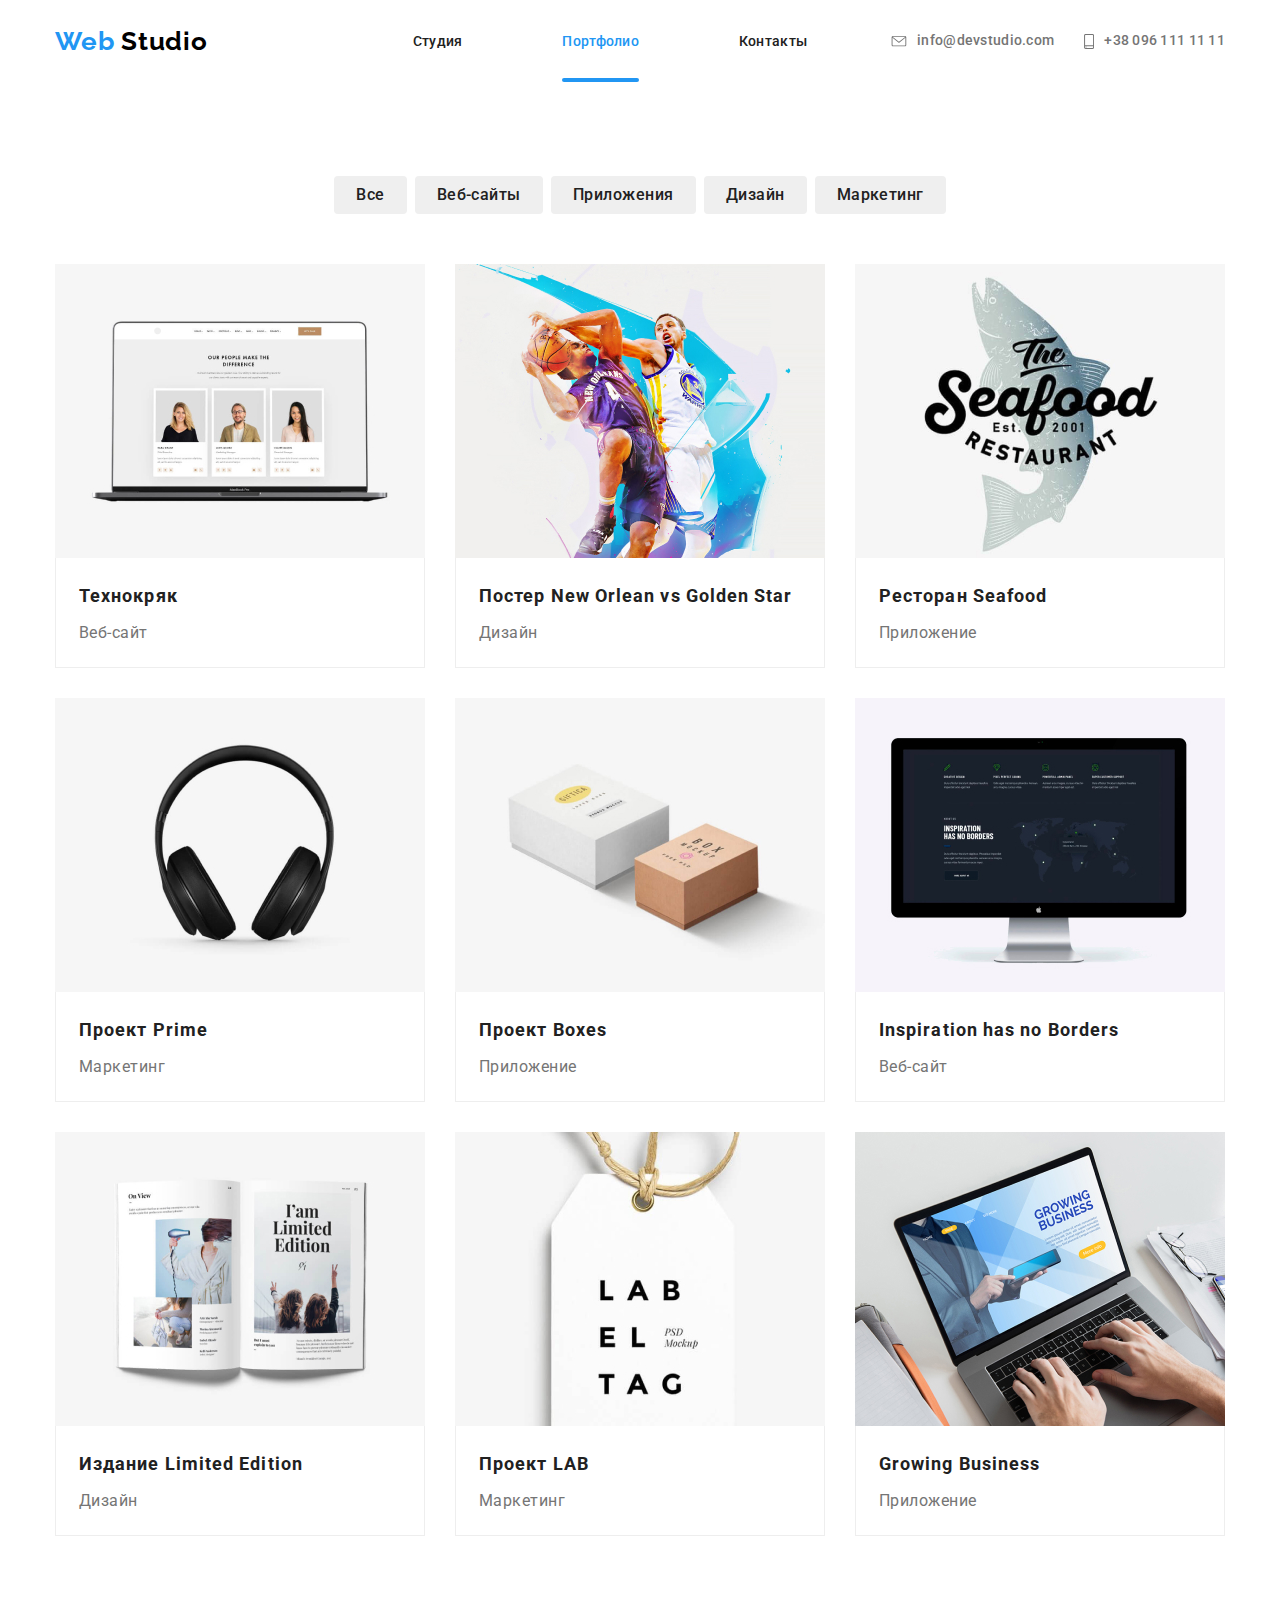
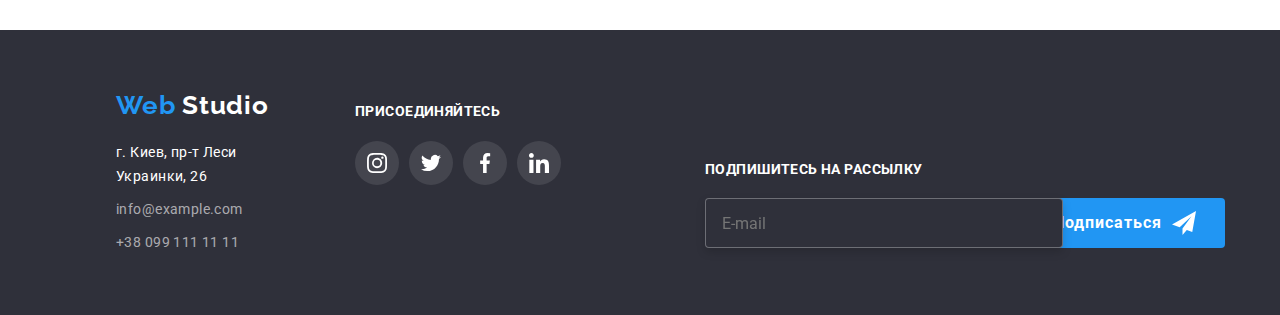
==== commit 047fe80a: "123" ====
--- a/portfolio.html
+++ b/portfolio.html
@@ -62,46 +62,7 @@
             </div>
            
         </header>
-        <!-- <header class="header header-port-cont">
-            <div class="container">
-                <nav class="navigation">
-                
-    
-                    <a href="index.html" lang="en" class= "main-logo"><span class="logo-blue">Web</span> Studio</a>
-    
-    
-                    <ul class="list header-nav-links">
-                        <li class="header-nav-link">
-                        
-                            <a href="index.html"  class="nav-item-passive">Студия</a>
-                        </li>
-                        <li class="header-nav-link header-nav-link-active">
-                            <a href="portfolio.html" class="nav-item-active nav-active">Портфолио</a>
-                        </li>
-                        <li class="header-nav-link">
-                            <a href="" class="nav-item-passive">Контакты</a>
-                        </li>
-                    </ul>
-                </nav>
-    
-                <ul class= "list list-adress-link">
-                    <li class="adress-link">
-                      
-                        <a href="mailto:info@devstudio.com" class="adress-item header-mail">
-                            <svg width= "16", height= "11">
-                                <use href="./images/sprite.svg#icon-envelope"></use>
-                            </svg>info@devstudio.com</a>
-                    </li>
-                    <li class="adress-link">
-                        
-                        <a href="tel:+380961111111" class="adress-item header-tel">
-                            <svg width= "10", height= "15">
-                                <use href="./images/sprite.svg#icon-smartphone"></use>
-                            </svg>+38 096 111 11 11</a>
-                    </li>
-                </ul>
-            </div>
-        </header> -->
+       
     
 
     <main>
@@ -270,80 +231,82 @@
 
     <footer>
         <div class="container footer-container">
-        <div class="left-side">
-            <a href="" lang="en" class="bot-logo">
-                <span class="logo-blue">Web</span> Studio
-            </a>
-            <address class="footer-adress">
-
-            <ul class= "list">
-                <li class="adress-list-item">
-                        <a href="https://goo.gl/maps/bXEp62qemY7b6ZwU9" target="_blank" class="address">г. Киев, пр-т Леси Украинки, 26</a>
-                </li>
-                <li class="adress-list-item">
-                        <a href="mailto:info@example.com" class="mail-phone"><span lang="en">info@example.com</span></a>
-                </li>
-                <li class="adress-list-item">
-                        <a href="tel:+380991111111" class="mail-phone">+38 099 111 11 11</a>
-                </li>
-            </ul>
-        </address>
-
-       
+            <div class="left-side">
+                <a href="" lang="en" class="bot-logo">
+                    <span class="logo-blue">Web</span> Studio
+                </a>
+                <address class="footer-adress">
+    
+                <ul class= "list">
+                    <li class="adress-list-item">
+                            <a href="https://goo.gl/maps/bXEp62qemY7b6ZwU9" target="_blank" class="address">г. Киев, пр-т Леси Украинки, 26</a>
+                    </li>
+                    <li class="adress-list-item">
+                            <a href="mailto:info@example.com" class="mail-phone"><span lang="en">info@example.com</span></a>
+                    </li>
+                    <li class="adress-list-item">
+                            <a href="tel:+380991111111" class="mail-phone">+38 099 111 11 11</a>
+                    </li>
+                </ul>
+            </address>
+    
+           
+            </div>
+    
+            <div class="right-side">
+                <b class="subscr">присоединяйтесь</b>
+                <ul class= "list footer-social-icons-list">
+                    <li class="footer-social-icon-item">
+                        <a class="social-link social-link-bot" href="" aria-label="иконка инстаграма">
+                            <svg width= "44" height= "44">
+                            <use href="./images/sprite.svg#icon-inst-bot"></use>
+                        </svg></a>
+                    </li>
+                    <li class="footer-social-icon-item">
+                        <a class="social-link social-link-bot" href="" aria-label="иконка твиттера">
+                            <svg width= "44" height= "44">
+                            <use href="./images/sprite.svg#icon-twit-bot"></use>
+                        </svg></a>
+                    </li>
+                    <li class="footer-social-icon-item">
+                        <a class="social-link social-link-bot" href="" aria-label="иконка фейсбука">
+                            <svg width= "44" height= "44">
+                            <use href="./images/sprite.svg#icon-fb-bot"></use>
+                        </svg></a>
+                    </li>
+                    <li class="footer-social-icon-item">
+                        <a class="social-link social-link-bot" href="" aria-label="иконка линкедин">
+                            <svg width= "44" height= "44">
+                            <use href="./images/sprite.svg#icon-in-bot"></use>
+                        </svg></a>
+                    </li>
+                </ul>
+            </div>
+            
+            <!--SUBSCRIBE-->
+           
+                
+                   <form class="subscribe-form" action="#">
+                    <div class="subscribe">
+                    
+                        <h2 class="subscr">подпишитесь на рассылку</h2>
+                        <input class="sub-input" type="email" placeholder="E-mail" required>
+                    </div>
+                    <div class="footer-button">    
+                        <button type="submit" class="foot-button">
+                            <span>Подписаться</span>
+                            <svg width= "24" height= "24">
+                                <use href="./images/sprite.svg#icon-tg"></use>
+                            </svg>
+                        </button>                    
+                    </div> 
+    
+                    </form> 
+                  
+            
+    
         </div>
-
-        <div class="right-side">
-            <b>присоединяйтесь</b>
-            <ul class= "list footer-social-icons-list">
-                <li class="footer-social-icon-item">
-                    <a class="social-link social-link-bot" href="" aria-label="иконка инстаграма">
-                        <svg width= "44" height= "44">
-                        <use href="./images/sprite.svg#icon-inst-bot"></use>
-                    </svg></a>
-                </li>
-                <li class="footer-social-icon-item">
-                    <a class="social-link social-link-bot" href="" aria-label="иконка твиттера">
-                        <svg width= "44" height= "44">
-                        <use href="./images/sprite.svg#icon-twit-bot"></use>
-                    </svg></a>
-                </li>
-                <li class="footer-social-icon-item">
-                    <a class="social-link social-link-bot" href="" aria-label="иконка фейсбука">
-                        <svg width= "44" height= "44">
-                        <use href="./images/sprite.svg#icon-fb-bot"></use>
-                    </svg></a>
-                </li>
-                <li class="footer-social-icon-item">
-                    <a class="social-link social-link-bot" href="" aria-label="иконка линкедин">
-                        <svg width= "44" height= "44">
-                        <use href="./images/sprite.svg#icon-in-bot"></use>
-                    </svg></a>
-                </li>
-            </ul>
-        </div>
-        <!--SUBSCRIBE-->
-       
-            
-               <form class="subscribe-form" action="#">
-                <div class="subscribe">
-                
-                    <h2 class="subscr">подпишитесь на рассылку</h2>
-                    <input class="sub-input" type="email" placeholder="E-mail" required>
-                </div>
-                <div class="footer-button">    
-                    <button type="submit" class="foot-button">Подписаться
-                        <svg width= "24" height= "24">
-                            <use href="./images/sprite.svg#icon-tg"></use>
-                        </svg>
-                    </button>                    
-                </div> 
-
-                </form> 
-              
-        
-
-       </div>
-    
+        
     </footer>
 
     <script src="./js/menu.js"></script>   
--- a/css/main.min.css
+++ b/css/main.min.css
@@ -1,2 +1,2 @@
-/*! normalize.css v8.0.1 | MIT License | github.com/necolas/normalize.css */html{line-height:1.15;-webkit-text-size-adjust:100%}body{margin:0}main{display:block}h1{font-size:2em;margin:0.67em 0}hr{box-sizing:content-box;height:0;overflow:visible}pre{font-family:monospace, monospace;font-size:1em}a{background-color:transparent}abbr[title]{border-bottom:none;text-decoration:underline;text-decoration:underline dotted}b,strong{font-weight:bolder}code,kbd,samp{font-family:monospace, monospace;font-size:1em}small{font-size:80%}sub,sup{font-size:75%;line-height:0;position:relative;vertical-align:baseline}sub{bottom:-0.25em}sup{top:-0.5em}img{border-style:none}button,input,optgroup,select,textarea{font-family:inherit;font-size:100%;line-height:1.15;margin:0}button,input{overflow:visible}button,select{text-transform:none}button,[type="button"],[type="reset"],[type="submit"]{-webkit-appearance:button}button::-moz-focus-inner,[type="button"]::-moz-focus-inner,[type="reset"]::-moz-focus-inner,[type="submit"]::-moz-focus-inner{border-style:none;padding:0}button:-moz-focusring,[type="button"]:-moz-focusring,[type="reset"]:-moz-focusring,[type="submit"]:-moz-focusring{outline:1px dotted ButtonText}fieldset{padding:0.35em 0.75em 0.625em}legend{box-sizing:border-box;color:inherit;display:table;max-width:100%;padding:0;white-space:normal}progress{vertical-align:baseline}textarea{overflow:auto}[type="checkbox"],[type="radio"]{box-sizing:border-box;padding:0}[type="number"]::-webkit-inner-spin-button,[type="number"]::-webkit-outer-spin-button{height:auto}[type="search"]{-webkit-appearance:textfield;outline-offset:-2px}[type="search"]::-webkit-search-decoration{-webkit-appearance:none}::-webkit-file-upload-button{-webkit-appearance:button;font:inherit}details{display:block}summary{display:list-item}template{display:none}[hidden]{display:none}html{box-sizing:border-box}*,*::before,*::after{box-sizing:inherit;margin:0;padding:0}body{font-family:"Roboto",sans-serif;background-color:#fff;font-style:normal}.container{padding-left:15px;padding-right:15px}@media screen and (min-width: 480px){.container{width:480px;margin:0 auto}}@media screen and (min-width: 768px){.container{width:768px}}@media screen and (min-width: 1200px){.container{width:1200px}}.section-container{padding-top:94px;padding-bottom:94px}.backdrop{position:fixed;top:0;left:0;width:100%;height:100%;background-color:rgba(0,0,0,0.5);z-index:100}.modal-form{position:absolute;left:50%;top:50%;transform:translate(-50%, -50%);display:flex;flex-direction:column;width:528px;background-color:#fff;padding:40px}.modal-form-title{font-weight:bold;font-size:20px;line-height:1.15;letter-spacing:0.03em;color:#212121;margin-bottom:30px}.modal-form-input-wrapper{position:relative;margin-bottom:28px}.modal-form-input-wrapper svg{position:absolute;top:50%;left:16px;transform:translateY(-50%)}.modal-form-input{height:40px;width:100%;padding-left:42px}.modal-form-message{margin-bottom:20px;height:120px;resize:none;padding:16px 12px}.modal-form-message::placeholder{padding-bottom:10px}.modal-form-message:focus::placeholder{color:#2196F3}.modal-form-option-label{display:flex;align-items:center;font-size:14px;line-height:1.71;letter-spacing:0.03em;color:#757575;margin-bottom:30px;padding-left:14px}.modal-form-option-span a{color:#2196F3}.modal-form-checkbox{position:absolute;width:1px;height:1px;margin:-1px;border:0;padding:0;white-space:nowrap;clip-path:inset(100%);clip:rect(0 0 0 0);overflow:hidden}.modal-form-custom-checkbox{display:flex;align-items:center;justify-content:center;width:16px;height:15px;border:solid 1px #000;border-radius:2px;margin-right:7px}.modal-form-checkbox:checked+.modal-form-custom-checkbox svg{background-color:#2196F3}.modal-form-checkbox:checked+.modal-form-custom-checkbox{border:solid 1px #2196F3;border-radius:2px}.modal-form-message,.modal-form-input{display:block;width:100%;font-size:14px;line-height:1.14;letter-spacing:0.01em;border:solid 1px rgba(33,33,33,0.2);color:#000;border-radius:4px}.modal-form-message:not(:placeholder-shown),.modal-form-message:focus,.modal-form-input:not(:placeholder-shown),.modal-form-input:focus{outline:none;border-color:#2196F3}.modal-form-label{position:absolute;top:50%;left:0;padding-left:42px;transform:translateY(-50%);font-size:14px;letter-spacing:0.01em;color:#757575;transition:transform 0.25s cubic-bezier(0.4, 0, 0.2, 1)}.modal-form-input:focus+.modal-form-label,.modal-form-input:not(:placeholder-shown)+.modal-form-label{transform:translateY(-40px);color:#2196F3;padding-left:18px}.modal-form-input:focus ~ svg,.modal-form-input:not(:placeholder-shown) ~ svg{fill:#2196F3}.modal-form-button{min-width:200px;min-height:50px;margin-right:auto;margin-left:auto;font-weight:bold;font-size:16px;line-height:1.87;display:block;text-align:center;letter-spacing:0.06em;color:#fff;background-color:#2196F3;border-radius:4px;border:hidden;box-shadow:0px 4px 4px rgba(0,0,0,0.15);transition:0.25s cubic-bezier(0.4, 0, 0.2, 1)}.modal-close-btn{position:absolute;top:8px;right:8px;width:30px;height:30px;border-radius:50%;background-color:transparent;border:1px solid rgba(0,0,0,0.1);display:flex;justify-content:center;align-items:center;cursor:pointer;outline:transparent;transition:0.25s cubic-bezier(0.4, 0, 0.2, 1)}.modal-close-btn:hover,.modal-close-btn:focus{fill:#2196F3}.is-hidden{opacity:0;visibility:hidden;pointer-events:none}.list{list-style:none;text-decoration:none}a,.link{text-decoration:none}header{position:relative;z-index:1;font-weight:500;border-bottom:1px solid #ececec}.header-container{position:relative;z-index:100;display:flex;justify-content:space-between;align-items:center}.logo-blue{color:#2196F3}.main-logo{font-family:"Raleway",sans-serif;color:#000;font-weight:bold;font-size:26px;line-height:1.2;letter-spacing:0.03em}.nav-item-active{color:#2196F3}.navigation{display:flex;align-items:center}.nav-item-passive{color:#212121}.adress-link{transition:0.25s cubic-bezier(0.4, 0, 0.2, 1)}.adress-link .adress-item{display:flex;justify-content:center;align-items:center;line-height:1.666;letter-spacing:0.02em;color:#757575;text-decoration:none;list-style:none;fill:#757575}.adress-link .adress-item svg{margin-right:10px}.adress-link .adress-item.adress-item:hover,.adress-link .adress-item.adress-item:focus{fill:#2196F3;color:#2196F3}@media screen and (max-width: 1199px){.main-logo{font-size:24px;line-height:1.666}.adress-link{font-size:12px}.envelope{width:14px;height:10px}.smartphone{width:10px;height:14px}.header-nav-links{font-size:14px;line-height:1.14}.adress-link:not(:last-child){margin-bottom:10px}}@media screen and (max-width: 767px){.main-logo{padding-top:16px;padding-bottom:16px}.menu-btn{background-color:transparent;border:none;width:40px;height:40px}.menu-btn.is-open .icon-close{display:block}.menu-btn.is-open .icon-burger{display:none}.menu-btn:hover{fill:#2196F3}.icon-close{display:none}.menu-wrapper{position:absolute;left:0;top:100%;background-color:#fff;width:100%;padding-top:60px;padding-bottom:60px;box-shadow:0px 4px 4px rgba(0,0,0,0.25);border-top:1px solid #ececec;transform:translateY(-130%);transition:0.25s cubic-bezier(0.4, 0, 0.2, 1);z-index:50}.menu-wrapper.is-open{display:block;transform:translateY(0)}.navigation{margin-bottom:60px}.header-nav-link{display:inline-flex}.header-nav-link:not(:last-child){margin-bottom:40px}.header-nav-links{padding-left:39.5%;padding-right:39.5%;text-align:center;font-size:18px;line-height:1.666}.adress-link{font-size:18px}.adress-link:not(:last-child){margin-bottom:16px}.envelope{width:16px;height:11px}.smartphone{width:10px;height:15px}.header-nav-link-active{position:relative}.header-nav-link-active .nav-active::after{position:absolute;left:0;bottom:20;display:block;content:"";width:100%;height:4px;background:#2196F3;border-radius:2px}}@media screen and (min-width: 768px){.menu-btn{display:none}.head-container{display:flex;justify-content:space-between}header{width:100%;margin:0 auto}.menu-wrapper{display:flex;align-items:center}.menu-wrapper .list-adress-link{margin-left:84px}.header-nav-links{display:flex}.header-nav-links .header-nav-link{padding-top:32px;padding-bottom:32px}.header-nav-links .header-nav-link:not(:first-child){margin-left:50px}.header-nav-link-active{position:relative}.header-nav-link-active .nav-active::after{position:absolute;bottom:0;left:0;display:block;content:"";width:100%;height:4px;background:#2196F3;border-radius:2px;z-index:2}.adress-link{transition:0.25s cubic-bezier(0.4, 0, 0.2, 1)}.adress-link .adress-item{display:flex;justify-content:left}}@media screen and (min-width: 1200px){header{border-bottom:none}.envelope{width:16px;height:11px}.smartphone{width:10px;height:15px}.header .head-container{align-items:center}.header-nav-link:not(:last-child){margin-right:50px}.header-nav-links{margin-left:85px;padding-left:0px}.nav-item-active,.nav-item-passive{font-size:14px;line-height:1.14;letter-spacing:0.02em}.nav-item-passive{transition:0.25s cubic-bezier(0.4, 0, 0.2, 1)}.nav-item-passive:hover,.nav-item-passive:focus{color:#2196F3}.list-adress-link{display:flex}.list-adress-link .adress-item{align-items:center;font-size:14px;line-height:1.42;letter-spacing:0.02em;color:#757575;fill:#757575}.list-adress-link .adress-item.adress-item:hover,.list-adress-link .adress-item.adress-item:focus{fill:#2196F3;color:#2196F3}.adress-link:not(:last-child){margin-right:30px}}h1{color:#fff;font-weight:900;font-size:44px;line-height:1.36;text-align:center;letter-spacing:0.06em;text-transform:uppercase;margin-bottom:30px;margin-top:0px}.main-section{padding-top:200px;padding-bottom:200px;background-repeat:no-repeat;background-size:cover;margin-right:auto;margin-left:auto}@media screen and (min-width: 320px){.main-section{background-image:linear-gradient(rgba(47,48,58,0.8), rgba(47,48,58,0.8)),url(../images/mobile/mob_hero/header_1.jpg)}}.order-button{min-width:200px;min-height:50px;margin-right:auto;margin-left:auto;font-weight:bold;font-size:16px;line-height:1.875;display:block;text-align:center;letter-spacing:0.06em;color:#fff;background-color:#2196F3;border-radius:4px;border:hidden;box-shadow:0px 4px 4px rgba(0,0,0,0.15);transition:0.25s cubic-bezier(0.4, 0, 0.2, 1)}.order-button:hover,.order-button:focus{color:#fff}@media screen and (min-device-pixel-ratio: 2), screen and (min-resolution: 192dpi), screen and (min-resolution: 2dppx), screen and (min-width: 320px){.main-section{background-image:linear-gradient(rgba(47,48,58,0.8), rgba(47,48,58,0.8)),url(../images/mobile/mob_hero/header_2.jpg)}}@media screen and (min-width: 768px){.main-section{background-image:linear-gradient(rgba(47,48,58,0.8), rgba(47,48,58,0.8)),url(../images/tablet/tab_hero/head.jpg)}}@media screen and (min-device-pixel-ratio: 2), screen and (min-resolution: 192dpi), screen and (min-resolution: 2dppx), screen and (min-width: 768px){.main-section{background-image:linear-gradient(rgba(47,48,58,0.8), rgba(47,48,58,0.8)),url(../images/tablet/tab_hero/2xhead.jpg)}}@media screen and (max-width: 1199px){h1{font-size:26px;line-height:1.615}.main-section{padding-top:118px;padding-bottom:118px}}@media screen and (min-width: 1200px){.main-section{background-image:linear-gradient(rgba(47,48,58,0.8), rgba(47,48,58,0.8)),url(../images/main/header/headerimg.jpg)}}@media screen and (min-device-pixel-ratio: 2), screen and (min-resolution: 192dpi), screen and (min-resolution: 2dppx), screen and (min-width: 1200px){.main-section{background-image:linear-gradient(rgba(47,48,58,0.8), rgba(47,48,58,0.8)),url(../images/main/header/2xhead.jpg)}}.visually-hidden{position:absolute;width:1px;height:1px;margin:-1px;border:0;padding:0;white-space:nowrap;clip-path:inset(100%);clip:rect(0 0 0 0);overflow:hidden}.flex-list{display:flex}.features-item{width:270px}.features-item:not(:last-child){margin-right:30px}.features-item div{height:120px;background-repeat:no-repeat;background-position:center center;background-color:#f5f4fa}.features-img-container1{background-image:url(../images/main/features/antenna1.svg)}.features-img-container2{background-image:url(../images/main/features/clock1.svg)}.features-img-container3{background-image:url(../images/main/features/diagram1.svg)}.features-img-container4{background-image:url(../images/main/features/astronaut1.svg)}.features-img{margin:25px 100px}.features-title{font-weight:bold;font-size:14px;line-height:1.14;letter-spacing:0.03em;text-transform:uppercase;color:#212121;margin-top:30px}.features-text{font-weight:normal;font-size:14px;line-height:1.71;letter-spacing:0.03em;color:#757575;margin-top:10px}.what-we-do-title{margin-bottom:50px;font-weight:bold;font-size:36px;line-height:1.7;text-align:center;letter-spacing:0.03em;color:#212121}.what-we-do-item{position:relative}.what-we-do-item:not(:last-child){margin-right:30px}.what-we-do-item>img{display:block}.what-we-do-text{position:absolute;bottom:0;left:0;width:370px;height:70px;text-align:center;padding-top:27px;padding-bottom:27px;font-weight:bold;font-size:14px;line-height:1.14;letter-spacing:0.03em;text-transform:uppercase;color:#fff;background-color:rgba(47,48,58,0.8)}.team-section{background-color:#f5f4fa}.team-section>ul{padding-bottom:94px}.team-section>h2{padding-top:94px}.team-member{background-color:#fff;box-shadow:0px 2px 1px rgba(0,0,0,0.2),0px 1px 1px rgba(0,0,0,0.14),0px 1px 3px rgba(0,0,0,0.12);border-radius:0px 0px 4px 4px}.team-member>img{margin-bottom:30px}.team-member:not(:last-child){margin-right:30px}.flex-list-social-icons{display:flex;padding-left:32px;padding-right:32px;padding-bottom:24px}.flex-list-social-icons>li:not(:last-child){margin-right:10px}.social-icon-main{transition:0.25s cubic-bezier(0.4, 0, 0.2, 1);fill:#afb1b8;background-color:#fff}.social-icon-main:hover,.social-icon-main:focus{background-color:#2196F3;fill:#fff}.spec-name{font-weight:500;font-size:16px;line-height:1.19;text-align:center;letter-spacing:0.03em;color:#212121;margin-bottom:10px}.social-link{display:block;width:44px;height:44px;border-radius:50px}.prof{font-weight:normal;font-size:16px;line-height:1.19;text-align:center;letter-spacing:0.03em;color:#757575;margin-bottom:16px}.clients{font-style:normal;font-weight:bold;font-size:36px;line-height:1.17;text-align:center;letter-spacing:0.03em;color:#212121;margin-bottom:50px}.clients-list{display:flex}.clients-list-item a{width:170px;height:90px;display:flex;justify-content:center;align-items:center;border:solid #afb1b8 1px;border-radius:4px;fill:#afb1b8;transition:0.25s cubic-bezier(0.4, 0, 0.2, 1)}.clients-list-item a:hover,.clients-list-item a:focus{fill:#2196F3;border:solid #2196F3 1px}.clients-list-item:not(:last-child){margin-right:30px}.footer-container{display:flex;padding-top:60px;padding-bottom:60px}.subscribe-form{display:flex}.subscribe{padding-top:12px;width:358px;height:50px;margin-right:12px}.left-side{margin-right:69px}.right-side{padding-top:12px;margin-right:94px}.bot-logo{font-family:"Raleway",sans-serif;font-style:normal;font-weight:bold;font-size:26px;line-height:1.19;letter-spacing:0.03em;color:#fff;text-decoration:none}.footer-adress{margin-top:20px}.address{font-style:normal;font-weight:normal;font-size:14px;line-height:1.71;letter-spacing:0.03em;color:#fff;text-decoration:none}.features-cont{padding-top:94px}.mail-phone{font-style:normal;font-weight:normal;font-size:14px;line-height:1.71;text-decoration:none;letter-spacing:0.03em;color:rgba(255,255,255,0.6)}b{font-weight:bold;font-size:14px;line-height:1.14;letter-spacing:0.03em;text-transform:uppercase;color:#fff}.footer-social-icons-list{display:flex;margin-top:20px}.footer-social-icon-item:not(:last-child){margin-right:10px}.social-link-bot{background-color:rgba(255,255,255,0.1);transition:0.25s cubic-bezier(0.4, 0, 0.2, 1)}.social-link-bot:focus,.social-link-bot:hover{background-color:#2196F3}footer{background-color:#2F303A}.adress-list-item{margin-top:9px}.subscr{font-weight:bold;font-size:14px;line-height:1.14;letter-spacing:0.03em;text-transform:uppercase;color:#fff;margin-bottom:20px}.sub-input{width:358px;height:50px;border:1px solid rgba(255,255,255,0.3);box-sizing:border-box;filter:drop-shadow(0px 4px 4px rgba(0,0,0,0.15));border-radius:4px;background-color:#2F303A;padding-left:16px}.footer-button{padding-top:48px}.foot-button{display:flex;align-items:center;padding:10px 28px;min-width:200px;height:50px;font-weight:bold;font-size:16px;line-height:1.87;letter-spacing:0.06em;color:#fff;background-color:#2196F3;border-radius:4px;border:0ex}.foot-button span{margin-right:10px}.header-port-cont{border-bottom:solid 1px #ececec}.portfolio-list{display:flex;justify-content:center;margin-bottom:50px}.proj-type-button-container:not(:last-child){margin-right:8px}.proj-type-button{font-weight:500;font-size:16px;line-height:1.62;border:none;border-radius:4px;text-align:center;letter-spacing:0.03em;color:#212121;padding-top:6px;padding-right:22px;padding-bottom:6px;padding-left:22px;transition:0.25s cubic-bezier(0.4, 0, 0.2, 1)}.proj-type-button:focus,.proj-type-button:hover{background-color:#2196F3;color:#fff;box-shadow:0px 4px 4px rgba(0,0,0,0.25)}.gallery-list{display:flex;flex-wrap:wrap}.gallery-list-container{margin-right:30px;margin-bottom:30px}.gallery-list-container:nth-child(3n){margin-right:0px}.gallery-list-container:nth-last-child(-n+3){margin-bottom:0px}.gallery-list-item{display:block;width:370px;height:404px}.gallery-list-item:focus,.gallery-list-item:hover{box-sizing:border-box;box-shadow:1px 4px 6px rgba(0,0,0,0.16),0px 4px 4px rgba(0,0,0,0.06),0px 1px 1px rgba(0,0,0,0.12)}.gallery-list-item:focus .overlay,.gallery-list-item:hover .overlay{top:0}.gallery-list-img{display:block}.overlay-container{position:relative;overflow:hidden}.overlay{position:absolute;top:100%;left:0px;width:100%;height:100%;display:flex;justify-content:center;align-items:center;padding:63px 24px;font-weight:normal;font-size:18px;line-height:1.56;letter-spacing:0.03em;color:#fff;background:rgba(33,150,243,0.9);transition:0.25s cubic-bezier(0.4, 0, 0.2, 1)}.proj-descr{padding:63px 24px;font-weight:normal;font-size:18px;line-height:1.56;letter-spacing:0.03em;color:#fff}.port-proj-title{padding-top:20px;padding-left:23px;padding-right:23px;font-weight:bold;font-size:18px;line-height:2;letter-spacing:0.06em;color:#212121}.port-skill{margin-top:4px;padding-left:23px;padding-right:23px;padding-bottom:19px;font-weight:normal;font-size:16px;line-height:1.87;letter-spacing:0.03em;color:#757575}.gallery-text-container{border-left:solid #eee 1px;border-right:solid #eee 1px;border-bottom:solid #eee 1px}
+/*! normalize.css v8.0.1 | MIT License | github.com/necolas/normalize.css */html{line-height:1.15;-webkit-text-size-adjust:100%}body{margin:0}main{display:block}h1{font-size:2em;margin:0.67em 0}hr{box-sizing:content-box;height:0;overflow:visible}pre{font-family:monospace, monospace;font-size:1em}a{background-color:transparent}abbr[title]{border-bottom:none;text-decoration:underline;text-decoration:underline dotted}b,strong{font-weight:bolder}code,kbd,samp{font-family:monospace, monospace;font-size:1em}small{font-size:80%}sub,sup{font-size:75%;line-height:0;position:relative;vertical-align:baseline}sub{bottom:-0.25em}sup{top:-0.5em}img{border-style:none}button,input,optgroup,select,textarea{font-family:inherit;font-size:100%;line-height:1.15;margin:0}button,input{overflow:visible}button,select{text-transform:none}button,[type="button"],[type="reset"],[type="submit"]{-webkit-appearance:button}button::-moz-focus-inner,[type="button"]::-moz-focus-inner,[type="reset"]::-moz-focus-inner,[type="submit"]::-moz-focus-inner{border-style:none;padding:0}button:-moz-focusring,[type="button"]:-moz-focusring,[type="reset"]:-moz-focusring,[type="submit"]:-moz-focusring{outline:1px dotted ButtonText}fieldset{padding:0.35em 0.75em 0.625em}legend{box-sizing:border-box;color:inherit;display:table;max-width:100%;padding:0;white-space:normal}progress{vertical-align:baseline}textarea{overflow:auto}[type="checkbox"],[type="radio"]{box-sizing:border-box;padding:0}[type="number"]::-webkit-inner-spin-button,[type="number"]::-webkit-outer-spin-button{height:auto}[type="search"]{-webkit-appearance:textfield;outline-offset:-2px}[type="search"]::-webkit-search-decoration{-webkit-appearance:none}::-webkit-file-upload-button{-webkit-appearance:button;font:inherit}details{display:block}summary{display:list-item}template{display:none}[hidden]{display:none}html{box-sizing:border-box}*,*::before,*::after{box-sizing:inherit;margin:0;padding:0}body{font-family:"Roboto",sans-serif;background-color:#fff;font-style:normal}.container{padding-left:15px;padding-right:15px}@media screen and (min-width: 480px){.container{width:480px;margin:0 auto}}@media screen and (min-width: 768px){.container{width:768px}}@media screen and (min-width: 1200px){.container{width:1200px}}@media screen and (min-width: 320px){.section-container{padding-top:60px;padding-bottom:60px}}@media screen and (min-width: 1200px){.section-container{padding-top:94px;padding-bottom:94px}}.backdrop{position:fixed;top:0;left:0;width:100%;height:100%;background-color:rgba(0,0,0,0.5);z-index:100}.modal-form{position:absolute;left:50%;top:50%;transform:translate(-50%, -50%);display:flex;flex-direction:column;width:528px;background-color:#fff;padding:40px}.modal-form-title{font-weight:bold;font-size:20px;line-height:1.15;letter-spacing:0.03em;color:#212121;margin-bottom:30px}.modal-form-input-wrapper{position:relative;margin-bottom:28px}.modal-form-input-wrapper svg{position:absolute;top:50%;left:16px;transform:translateY(-50%)}.modal-form-input{height:40px;width:100%;padding-left:42px}.modal-form-message{margin-bottom:20px;height:120px;resize:none;padding:16px 12px}.modal-form-message::placeholder{padding-bottom:10px}.modal-form-message:focus::placeholder{color:#2196F3}.modal-form-option-label{display:flex;align-items:center;font-size:14px;line-height:1.71;letter-spacing:0.03em;color:#757575;margin-bottom:30px;padding-left:14px}.modal-form-option-span a{color:#2196F3}.modal-form-checkbox{position:absolute;width:1px;height:1px;margin:-1px;border:0;padding:0;white-space:nowrap;clip-path:inset(100%);clip:rect(0 0 0 0);overflow:hidden}.modal-form-custom-checkbox{display:flex;align-items:center;justify-content:center;width:16px;height:15px;border:solid 1px #000;border-radius:2px;margin-right:7px}.modal-form-checkbox:checked+.modal-form-custom-checkbox svg{background-color:#2196F3}.modal-form-checkbox:checked+.modal-form-custom-checkbox{border:solid 1px #2196F3;border-radius:2px}.modal-form-message,.modal-form-input{display:block;width:100%;font-size:14px;line-height:1.14;letter-spacing:0.01em;border:solid 1px rgba(33,33,33,0.2);color:#000;border-radius:4px}.modal-form-message:not(:placeholder-shown),.modal-form-message:focus,.modal-form-input:not(:placeholder-shown),.modal-form-input:focus{outline:none;border-color:#2196F3}.modal-form-label{position:absolute;top:50%;left:0;padding-left:42px;transform:translateY(-50%);font-size:14px;letter-spacing:0.01em;color:#757575;transition:transform 0.25s cubic-bezier(0.4, 0, 0.2, 1)}.modal-form-input:focus+.modal-form-label,.modal-form-input:not(:placeholder-shown)+.modal-form-label{transform:translateY(-40px);color:#2196F3;padding-left:18px}.modal-form-input:focus ~ svg,.modal-form-input:not(:placeholder-shown) ~ svg{fill:#2196F3}.modal-form-button{min-width:200px;min-height:50px;margin-right:auto;margin-left:auto;font-weight:bold;font-size:16px;line-height:1.87;display:block;text-align:center;letter-spacing:0.06em;color:#fff;background-color:#2196F3;border-radius:4px;border:hidden;box-shadow:0px 4px 4px rgba(0,0,0,0.15);transition:0.25s cubic-bezier(0.4, 0, 0.2, 1)}.modal-close-btn{position:absolute;top:8px;right:8px;width:30px;height:30px;border-radius:50%;background-color:transparent;border:1px solid rgba(0,0,0,0.1);display:flex;justify-content:center;align-items:center;cursor:pointer;outline:transparent;transition:0.25s cubic-bezier(0.4, 0, 0.2, 1)}.modal-close-btn:hover,.modal-close-btn:focus{fill:#2196F3}.is-hidden{opacity:0;visibility:hidden;pointer-events:none}.list{list-style:none;text-decoration:none}a,.link{text-decoration:none}@media screen and (min-width: 320px){.flex-list{display:flex;flex-wrap:wrap}}@media screen and (min-width: 320px){.what-we-do-title{margin-bottom:30px;font-weight:bold;font-size:28px;line-height:1.79;text-align:center;letter-spacing:0.03em;color:#212121}}@media screen and (min-width: 1200px){.what-we-do-title{margin-bottom:50px;font-size:36px;line-height:1.67}}header{position:relative;z-index:1;font-weight:500;border-bottom:1px solid #ececec}.header-container{position:relative;z-index:100;display:flex;justify-content:space-between;align-items:center}.logo-blue{color:#2196F3}.main-logo{font-family:"Raleway",sans-serif;color:#000;font-weight:bold;font-size:26px;line-height:1.2;letter-spacing:0.03em}.nav-item-active{color:#2196F3}.navigation{display:flex;align-items:center}.nav-item-passive{color:#212121}.adress-link{transition:0.25s cubic-bezier(0.4, 0, 0.2, 1)}.adress-link .adress-item{display:flex;justify-content:center;align-items:center;line-height:1.666;letter-spacing:0.02em;color:#757575;text-decoration:none;list-style:none;fill:#757575}.adress-link .adress-item svg{margin-right:10px}.adress-link .adress-item.adress-item:hover,.adress-link .adress-item.adress-item:focus{fill:#2196F3;color:#2196F3}@media screen and (max-width: 1199px){.main-logo{font-size:24px;line-height:1.666}.adress-link{font-size:12px}.envelope{width:14px;height:10px}.smartphone{width:10px;height:14px}.header-nav-links{font-size:14px;line-height:1.14}.adress-link:not(:last-child){margin-bottom:10px}}@media screen and (max-width: 767px){.main-logo{padding-top:16px;padding-bottom:16px}.menu-btn{background-color:transparent;border:none;width:40px;height:40px}.menu-btn.is-open .icon-close{display:block}.menu-btn.is-open .icon-burger{display:none}.menu-btn:hover{fill:#2196F3}.icon-close{display:none}.menu-wrapper{position:absolute;left:0;top:100%;background-color:#fff;width:100%;padding-top:60px;padding-bottom:60px;box-shadow:0px 4px 4px rgba(0,0,0,0.25);border-top:1px solid #ececec;transform:translateY(-130%);transition:0.25s cubic-bezier(0.4, 0, 0.2, 1);z-index:50}.menu-wrapper.is-open{display:block;transform:translateY(0)}.navigation{margin-bottom:60px}.header-nav-link{display:inline-flex}.header-nav-link:not(:last-child){margin-bottom:40px}.header-nav-links{padding-left:39.5%;padding-right:39.5%;text-align:center;font-size:18px;line-height:1.666}.adress-link{font-size:18px}.adress-link:not(:last-child){margin-bottom:16px}.envelope{width:16px;height:11px}.smartphone{width:10px;height:15px}.header-nav-link-active{position:relative}.header-nav-link-active .nav-active::after{position:absolute;left:0;bottom:20;display:block;content:"";width:100%;height:4px;background:#2196F3;border-radius:2px}}@media screen and (min-width: 768px){.menu-btn{display:none}.head-container{display:flex;justify-content:space-between}header{width:100%;margin:0 auto}.menu-wrapper{display:flex;align-items:center}.menu-wrapper .list-adress-link{margin-left:84px}.header-nav-links{display:flex}.header-nav-links .header-nav-link{padding-top:32px;padding-bottom:32px}.header-nav-links .header-nav-link:not(:first-child){margin-left:50px}.header-nav-link-active{position:relative}.header-nav-link-active .nav-active::after{position:absolute;bottom:0;left:0;display:block;content:"";width:100%;height:4px;background:#2196F3;border-radius:2px;z-index:2}.adress-link{transition:0.25s cubic-bezier(0.4, 0, 0.2, 1)}.adress-link .adress-item{display:flex;justify-content:left}}@media screen and (min-width: 1200px){header{border-bottom:none}.envelope{width:16px;height:11px}.smartphone{width:10px;height:15px}.header .head-container{align-items:center}.header-nav-link:not(:last-child){margin-right:50px}.header-nav-links{margin-left:85px;padding-left:0px}.nav-item-active,.nav-item-passive{font-size:14px;line-height:1.14;letter-spacing:0.02em}.nav-item-passive{transition:0.25s cubic-bezier(0.4, 0, 0.2, 1)}.nav-item-passive:hover,.nav-item-passive:focus{color:#2196F3}.list-adress-link{display:flex}.list-adress-link .adress-item{align-items:center;font-size:14px;line-height:1.42;letter-spacing:0.02em;color:#757575;fill:#757575}.list-adress-link .adress-item.adress-item:hover,.list-adress-link .adress-item.adress-item:focus{fill:#2196F3;color:#2196F3}.adress-link:not(:last-child){margin-right:30px}}h1{color:#fff;font-weight:900;font-size:44px;line-height:1.36;text-align:center;letter-spacing:0.06em;text-transform:uppercase;margin-bottom:30px;margin-top:0px}.main-section{padding-top:200px;padding-bottom:200px;background-repeat:no-repeat;background-size:cover;margin-right:auto;margin-left:auto}.order-button{min-width:200px;min-height:50px;margin-right:auto;margin-left:auto;font-weight:bold;font-size:16px;line-height:1.875;display:block;text-align:center;letter-spacing:0.06em;color:#fff;background-color:#2196F3;border-radius:4px;border:hidden;box-shadow:0px 4px 4px rgba(0,0,0,0.15);transition:0.25s cubic-bezier(0.4, 0, 0.2, 1)}.order-button:hover,.order-button:focus{color:#fff}@media screen and (max-width: 1199px){h1{font-size:26px;line-height:1.615}.main-section{padding-top:118px;padding-bottom:118px}}@media screen and (min-width: 1200px){.main-section{background-image:linear-gradient(rgba(47,48,58,0.8), rgba(47,48,58,0.8)),url(../images/main/header/headerimg.jpg)}}@media screen and (min-device-pixel-ratio: 2), screen and (min-resolution: 192dpi), screen and (min-resolution: 2dppx), screen and (min-width: 1200px){.main-section{background-image:linear-gradient(rgba(47,48,58,0.8), rgba(47,48,58,0.8)),url(../images/main/header/2xhead.jpg)}}@media screen and (min-width: 768px){.main-section{background-image:linear-gradient(rgba(47,48,58,0.8), rgba(47,48,58,0.8)),url(../images/tablet/tab_hero/head.jpg)}}@media screen and (min-device-pixel-ratio: 2), screen and (min-resolution: 192dpi), screen and (min-resolution: 2dppx), screen and (min-width: 768px){.main-section{background-image:linear-gradient(rgba(47,48,58,0.8), rgba(47,48,58,0.8)),url(../images/tablet/tab_hero/2xhead.jpg)}}@media screen and (min-width: 320px){.main-section{background-image:linear-gradient(rgba(47,48,58,0.8), rgba(47,48,58,0.8)),url(../images/mobile/mob_hero/header_1.jpg)}}@media screen and (min-device-pixel-ratio: 2), screen and (min-resolution: 192dpi), screen and (min-resolution: 2dppx), screen and (min-width: 320px){.main-section{background-image:linear-gradient(rgba(47,48,58,0.8), rgba(47,48,58,0.8)),url(../images/mobile/mob_hero/header_2.jpg)}}.visually-hidden{position:absolute;width:1px;height:1px;margin:-1px;border:0;padding:0;white-space:nowrap;clip-path:inset(100%);clip:rect(0 0 0 0);overflow:hidden}.features-title{font-weight:bold;font-size:14px;line-height:1.14;letter-spacing:0.03em;text-transform:uppercase;color:#212121;margin-top:30px}@media screen and (min-width: 320px){.features-item{width:450px}.features-item div{height:120px;background-repeat:no-repeat;background-position:center center;background-color:#f5f4fa}.features-title{text-align:center}}@media screen and (max-width: 1199px){.features-item:not(:last-child){margin-bottom:30px}.features-cont{padding-top:60px;padding-bottom:60px}}@media screen and (min-width: 768px){.features-item{width:354px}.features-item:not(:nth-child(2n)){margin-right:30px}.features-item:nth-last-child(-n+2){margin-bottom:0px}.features-title{text-align:left}}@media screen and (min-width: 1200px){.features-item{width:270px;margin-bottom:0px}.features-item:not(:last-child){margin-right:30px}.features-cont{padding-top:94px}}.features-img-container1{background-image:url(../images/main/features/antenna1.svg)}.features-img-container2{background-image:url(../images/main/features/clock1.svg)}.features-img-container3{background-image:url(../images/main/features/diagram1.svg)}.features-img-container4{background-image:url(../images/main/features/astronaut1.svg)}.features-img{margin:25px 100px}.features-text{font-weight:normal;font-size:14px;line-height:1.71;letter-spacing:0.03em;color:#757575;margin-top:10px}@media screen and (max-width: 1199px){.what-we-do{display:none}}@media screen and (min-width: 1200px){.what-we-do{display:block}}.what-we-do-item{position:relative}.what-we-do-item:not(:last-child){margin-right:30px}.what-we-do-item>img{display:block}.what-we-do-text{position:absolute;bottom:0;left:0;width:370px;height:70px;text-align:center;padding-top:27px;padding-bottom:27px;font-weight:bold;font-size:14px;line-height:1.14;letter-spacing:0.03em;text-transform:uppercase;color:#fff;background-color:rgba(47,48,58,0.8)}.team-member{background-color:#fff;box-shadow:0px 2px 1px rgba(0,0,0,0.2),0px 1px 1px rgba(0,0,0,0.14),0px 1px 3px rgba(0,0,0,0.12);border-radius:0px 0px 4px 4px}.team-member>img{margin-bottom:30px}.social-icon-main{transition:0.25s cubic-bezier(0.4, 0, 0.2, 1);fill:#afb1b8;background-color:#fff}.social-icon-main:hover,.social-icon-main:focus{background-color:#2196F3;fill:#fff}.spec-name{font-weight:500;font-size:16px;line-height:1.19;text-align:center;letter-spacing:0.03em;color:#212121;margin-bottom:10px}.social-link{display:block;width:44px;height:44px;border-radius:50px}.prof{font-weight:normal;font-size:16px;line-height:1.19;text-align:center;letter-spacing:0.03em;color:#757575;margin-bottom:16px}@media screen and (min-width: 320px){.team-section{background-color:#f5f4fa}.team-section>ul{padding-bottom:60px}.team-section>h2{padding-top:60px}.team-member{width:450px}.flex-list-social-icons{display:flex;justify-content:center;padding-bottom:24px}.flex-list-social-icons>li:not(:last-child){margin-right:10px}}@media screen and (max-width: 1199px){.team-member:not(:last-child){margin-bottom:30px}}@media screen and (min-width: 768px){.team-member{width:354px}.team-member:not(:nth-child(2n)){margin-right:30px}.team-member:nth-last-child(-n+2){margin-bottom:0px}}@media screen and (min-width: 1200px){.team-member{width:270px}.team-member:not(:last-child){margin-right:30px}.team-section>ul{padding-bottom:94px}.team-section>h2{padding-top:94px}.flex-list-social-icons{padding-left:32px;padding-right:32px;padding-bottom:24px}}.clients{margin-bottom:50px}.clients-list{display:flex;flex-wrap:wrap}.clients-list-item a{height:90px;display:flex;justify-content:center;align-items:center;border:solid #afb1b8 1px;border-radius:4px;fill:#afb1b8;transition:0.25s cubic-bezier(0.4, 0, 0.2, 1)}.clients-list-item a:hover,.clients-list-item a:focus{fill:#2196F3;border:solid #2196F3 1px}@media screen and (max-width: 479px){.clients-list{justify-content:center}.clients-list-item{width:calc((100% - 30px) / 2)}}@media screen and (min-width: 480px){.clients-list{justify-content:center}.clients-list-item a{width:210px}}@media screen and (max-width: 767px){.clients-list-item:nth-child(2n){margin-right:0px}.clients-list-item:nth-last-child(-n+2){margin-bottom:0px}}@media screen and (min-width: 768px){.clients-list-item a{width:226px}.clients-list-item:nth-child(3n){margin-right:0px}.clients-list-item:nth-last-child(-n+3){margin-bottom:0px}}@media screen and (max-width: 1199px){.clients-list-item{margin-right:30px;margin-bottom:30px}}@media screen and (min-width: 1200px){.clients-list-item a{width:170px}.clients-list-item:not(:last-child){margin-right:30px}}.footer-container{display:flex;padding-top:60px;padding-bottom:60px}.subscribe-form{display:flex}.footer-adress{margin-top:20px}.address{font-style:normal;font-weight:normal;font-size:14px;line-height:1.71;letter-spacing:0.03em;color:#fff;text-decoration:none}.mail-phone{font-style:normal;font-weight:normal;font-size:14px;line-height:1.71;text-decoration:none;letter-spacing:0.03em;color:rgba(255,255,255,0.6)}.footer-social-icons-list{display:flex;margin-top:20px}.footer-social-icon-item:not(:last-child){margin-right:10px}.social-link-bot{background-color:rgba(255,255,255,0.1);transition:0.25s cubic-bezier(0.4, 0, 0.2, 1)}.social-link-bot:focus,.social-link-bot:hover{background-color:#2196F3}footer{background-color:#2F303A}.adress-list-item{margin-top:9px}.subscr{font-weight:bold;font-size:14px;line-height:1.14;letter-spacing:0.03em;text-transform:uppercase;color:#fff;margin-bottom:20px}.sub-input{height:50px;border:1px solid rgba(255,255,255,0.3);box-sizing:border-box;filter:drop-shadow(0px 4px 4px rgba(0,0,0,0.15));border-radius:4px;background-color:#2F303A;padding-left:16px}.foot-button{display:flex;align-items:center;padding:10px 28px;min-width:200px;height:50px;font-weight:bold;font-size:16px;line-height:1.87;letter-spacing:0.06em;color:#fff;background-color:#2196F3;border-radius:4px;border:0ex}.foot-button span{margin-right:10px}@media screen and (min-width: 320px){.bot-logo{font-family:"Raleway",sans-serif;font-weight:bold;font-size:24px;line-height:1.667;letter-spacing:0.03em;color:#fff;text-decoration:none}}@media screen and (max-width: 479px){.sub-input{width:358px}}@media screen and (min-width: 480px){.sub-input{width:450px}}@media screen and (max-width: 767px){.footer-container>div{width:480px;margin-bottom:60px}}@media screen and (min-width: 768px){.left-side{padding-left:61px;margin-right:165px}.right-side{padding-top:5px}.subscribe-form{margin-top:60px}.subscribe{padding-left:50px;padding-right:50px}}@media screen and (max-width: 1199px){.footer-container{flex-wrap:wrap}.footer-container>div{text-align:center}.footer-social-icons-list{justify-content:center}.subscribe{text-align:center;margin-bottom:20px}.subscribe-form{flex-wrap:wrap;justify-content:center}}@media screen and (min-width: 1200px){.bot-logo{font-size:26px;line-height:1.19}.left-side{margin-right:69px}.right-side{padding-top:12px;margin-right:94px}.subscribe{padding-top:12px;width:358px;height:50px;margin-right:12px}.footer-button{padding-top:48px}.sub-input{width:358px}}.proj-type-button{font-weight:500;font-size:16px;line-height:1.62;border:none;border-radius:4px;text-align:center;letter-spacing:0.03em;color:#212121;padding-top:6px;padding-right:22px;padding-bottom:6px;padding-left:22px;transition:0.25s cubic-bezier(0.4, 0, 0.2, 1)}.proj-type-button:focus,.proj-type-button:hover{background-color:#2196F3;color:#fff;box-shadow:0px 4px 4px rgba(0,0,0,0.25)}.gallery-list{display:flex;flex-wrap:wrap}.gallery-list-img{display:block}.overlay-container{position:relative;overflow:hidden}.overlay{position:absolute;top:100%;left:0px;width:100%;height:100%;display:flex;justify-content:center;align-items:center;padding:63px 24px;font-weight:normal;font-size:18px;line-height:1.56;letter-spacing:0.03em;color:#fff;background:rgba(33,150,243,0.9);transition:0.25s cubic-bezier(0.4, 0, 0.2, 1)}.proj-descr{padding:63px 24px;font-weight:normal;font-size:18px;line-height:1.56;letter-spacing:0.03em;color:#fff}.port-proj-title{padding-top:20px;padding-left:23px;padding-right:23px;font-weight:bold;font-size:18px;line-height:2;letter-spacing:0.06em;color:#212121}.port-skill{margin-top:4px;padding-left:23px;padding-right:23px;padding-bottom:19px;font-weight:normal;font-size:16px;line-height:1.87;letter-spacing:0.03em;color:#757575}.gallery-text-container{border-left:solid #eee 1px;border-right:solid #eee 1px;border-bottom:solid #eee 1px}@media screen and (min-width: 320px){.portfolio-list{display:flex;margin-bottom:40px}.proj-type-button-container:not(:last-child){margin-right:8px}.gallery-list-item{display:block;width:450px;height:404px}.gallery-list-item:focus,.gallery-list-item:hover{box-sizing:border-box;box-shadow:1px 4px 6px rgba(0,0,0,0.16),0px 4px 4px rgba(0,0,0,0.06),0px 1px 1px rgba(0,0,0,0.12)}.gallery-list-item:focus .overlay,.gallery-list-item:hover .overlay{top:0}}@media screen and (max-width: 767px){.portfolio-list{flex-wrap:wrap}.portfolio-list .proj-type-button-container:nth-last-child(n+3){margin-bottom:15px}.gallery-list-container{margin:0 auto}.gallery-list-container:not(:last-child){margin-bottom:30px}}@media screen and (min-width: 768px){.portfolio-list{justify-content:center;margin-bottom:30px}.gallery-list-item{width:354px}}@media screen and (min-width: 1200px){.portfolio-list{margin-bottom:50px}.gallery-list-container{margin-right:30px;margin-bottom:30px}.gallery-list-container:nth-child(3n){margin-right:0px}.gallery-list-container:nth-last-child(-n+3){margin-bottom:0px}.gallery-list-item{width:370px}}
 /*# sourceMappingURL=main.min.css.map */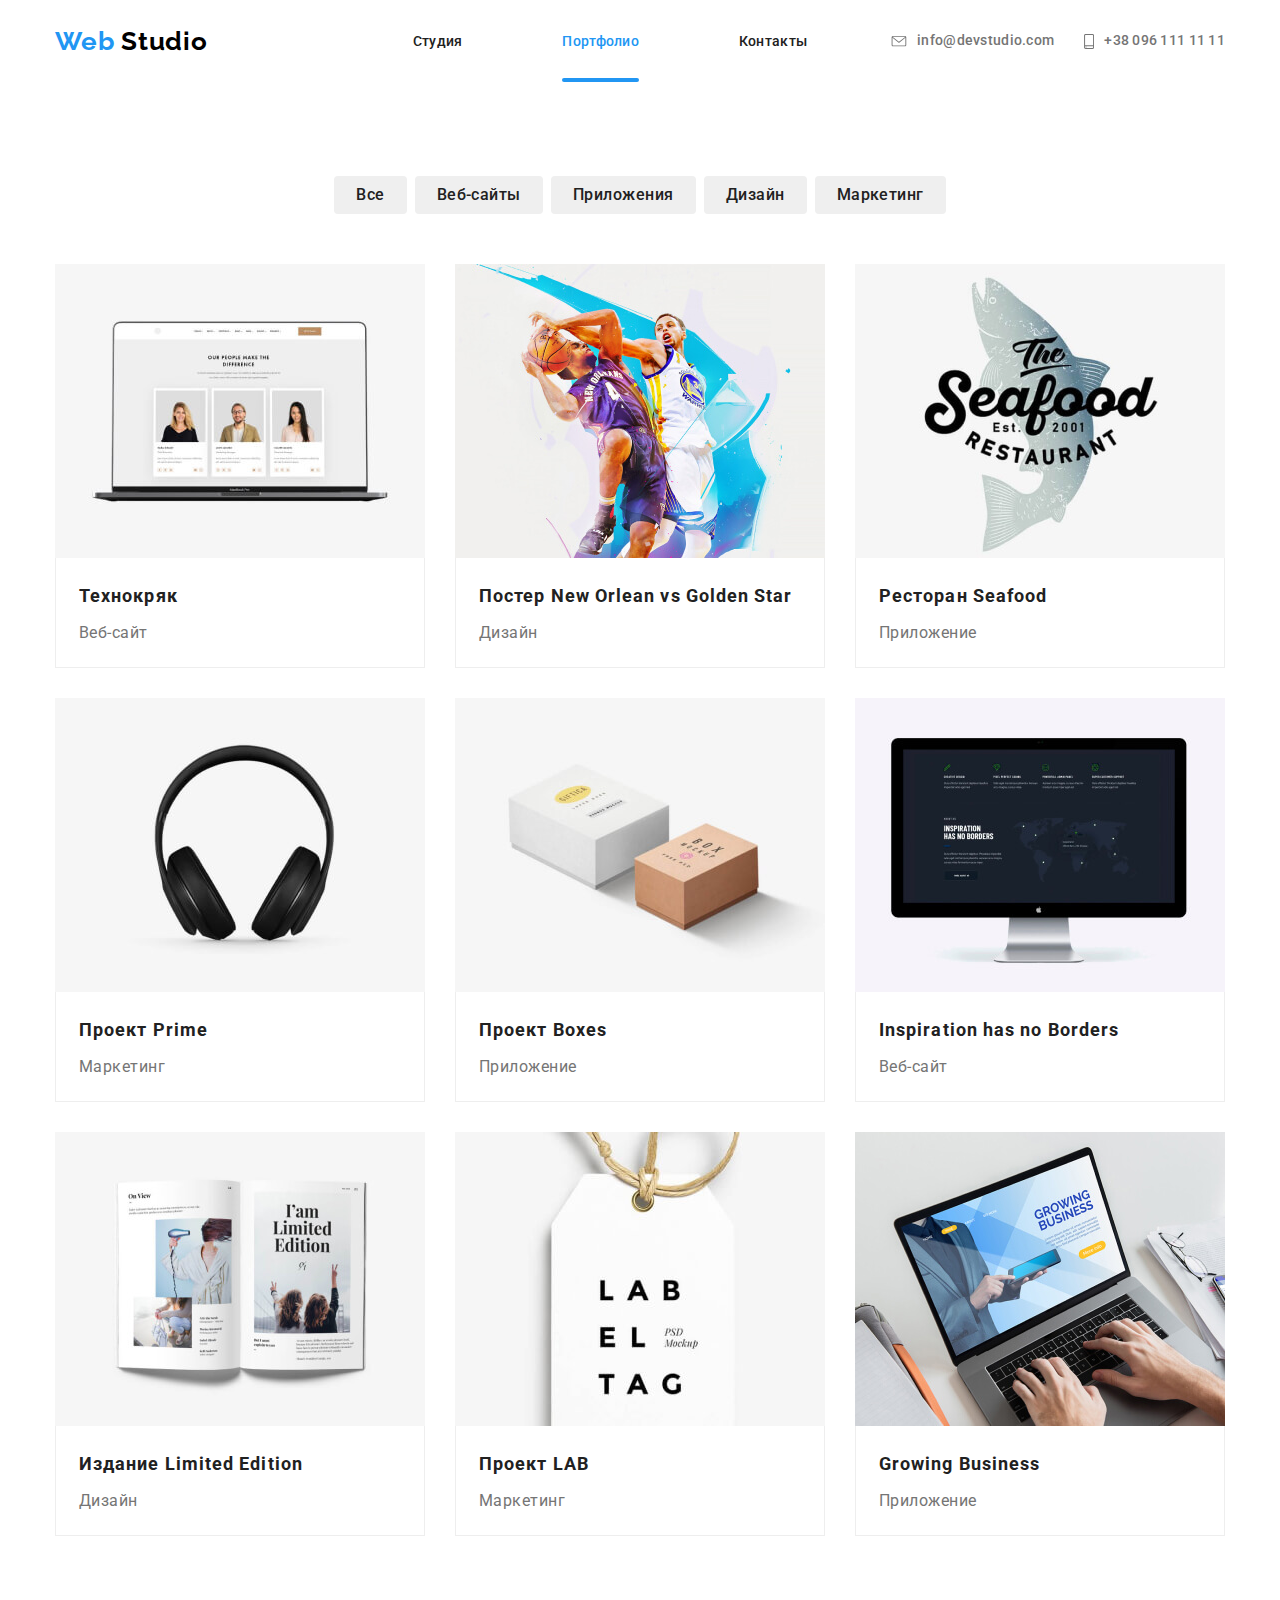
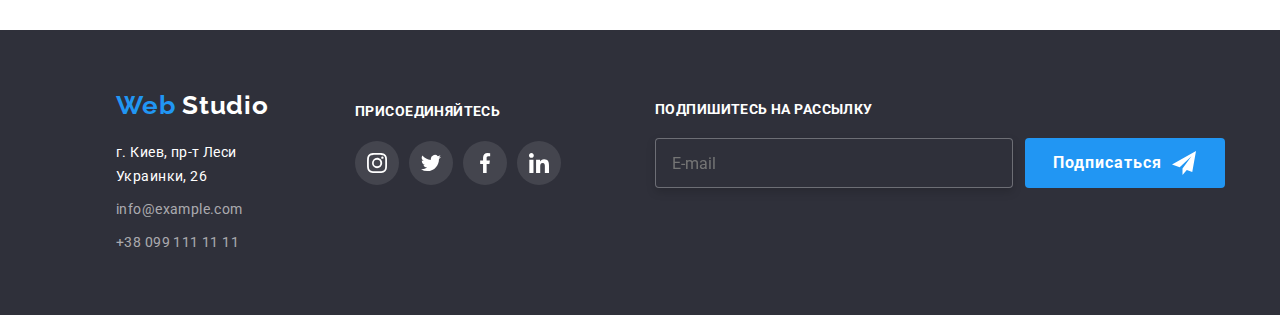
==== commit 10e58e03: "123" ====
--- a/portfolio.html
+++ b/portfolio.html
@@ -98,7 +98,7 @@
                 <a href="" class="link gallery-list-item">
                     <div class="overlay-container">
                        
-                        <img class="gallery-list-img" src="./images/portfolio/projects/tk.jpg" alt="Веб-сайт" width= "370";>
+                        <img class="gallery-list-img" src="./images/portfolio/1.jpg" alt="Веб-сайт" width= "370";>
                         
                             <p class="overlay">Технокряк это современная площадка распространения коронавируса. Компании используют эту платформу для цифрового шпионажа и атак на защищённые сервера конкурентов.</p>
                            
@@ -116,7 +116,7 @@
             <li class="gallery-list-container">
                 <a href="" class="link gallery-list-item">
                     <div class="overlay-container">
-                        <img class="gallery-list-img" src="./images/portfolio/projects/novsgs.jpg" alt="Дизайн" width= "370";> 
+                        <img class="gallery-list-img" src="./images/portfolio/2.jpg" alt="Дизайн" width= "370";> 
                         <p class="overlay">Технокряк это современная площадка распространения коронавируса. Компании используют эту платформу для цифрового шпионажа и атак на защищённые сервера конкурентов.</p>
                     </div>
                     <div class="gallery-text-container">
@@ -129,7 +129,7 @@
             <li class="gallery-list-container">
                 <a href="" class="link gallery-list-item">
                     <div class="overlay-container">
-                    <img class="gallery-list-img" src="./images/portfolio/projects/sf.jpg" alt="Приложение" width= "370";> 
+                    <img class="gallery-list-img" src="./images/portfolio/3.jpg" alt="Приложение" width= "370";> 
                         <p class="overlay">Технокряк это современная площадка распространения коронавируса. Компании используют эту платформу для цифрового шпионажа и атак на защищённые сервера конкурентов.</p>
                 </div>
                     <div class="gallery-text-container">
@@ -142,7 +142,7 @@
             <li class="gallery-list-container">
                 <a href="" class="link gallery-list-item">
                     <div class="overlay-container">
-                    <img class="gallery-list-img" src="./images/portfolio/projects/pr.jpg" alt="Маркетинг" width= "370";> 
+                    <img class="gallery-list-img" src="./images/portfolio/4.jpg" alt="Маркетинг" width= "370";> 
                         <p class="overlay">Технокряк это современная площадка распространения коронавируса. Компании используют эту платформу для цифрового шпионажа и атак на защищённые сервера конкурентов.</p>
                 </div>
                     <div class="gallery-text-container">
@@ -155,7 +155,7 @@
             <li class="gallery-list-container">
                 <a href="" class="link gallery-list-item">
                     <div class="overlay-container">
-                    <img class="gallery-list-img" src="./images/portfolio/projects/bx.jpg" alt="Приложение" width= "370";> 
+                    <img class="gallery-list-img" src="./images/portfolio/5.jpg" alt="Приложение" width= "370";> 
                         <p class="overlay">Технокряк это современная площадка распространения коронавируса. Компании используют эту платформу для цифрового шпионажа и атак на защищённые сервера конкурентов.</p>
                 </div>
                     <div class="gallery-text-container">
@@ -168,7 +168,7 @@
             <li class="gallery-list-container">
                 <a href="" class="link gallery-list-item">
                     <div class="overlay-container">
-                    <img class="gallery-list-img" src="./images/portfolio/projects/insp.jpg" alt="Веб-сайт" width= "370";> 
+                    <img class="gallery-list-img" src="./images/portfolio/6.jpg" alt="Веб-сайт" width= "370";> 
                     <p class="overlay">Технокряк это современная площадка распространения коронавируса. Компании используют эту платформу для цифрового шпионажа и атак на защищённые сервера конкурентов.</p>
                     </div>
                     <div class="gallery-text-container">
@@ -181,7 +181,7 @@
             <li class="gallery-list-container">
                 <a href="" class="link gallery-list-item">
                     <div class="overlay-container">
-                    <img class="gallery-list-img" src="./images/portfolio/projects/le.jpg" alt="Дизайн" width= "370";> 
+                    <img class="gallery-list-img" src="./images/portfolio/7.jpg" alt="Дизайн" width= "370";> 
                     <p class="overlay">Технокряк это современная площадка распространения коронавируса. Компании используют эту платформу для цифрового шпионажа и атак на защищённые сервера конкурентов.</p>    
                 </div>
                     <div class="gallery-text-container">
@@ -194,7 +194,7 @@
             <li class="gallery-list-container">
                 <a href="" class="link gallery-list-item">
                     <div class="overlay-container">
-                    <img class="gallery-list-img" src="./images/portfolio/projects/lab.jpg" alt="Маркетинг" width= "370";> 
+                    <img class="gallery-list-img" src="./images/portfolio/8.jpg" alt="Маркетинг" width= "370";> 
                     <p class="overlay">Технокряк это современная площадка распространения коронавируса. Компании используют эту платформу для цифрового шпионажа и атак на защищённые сервера конкурентов.</p>    
                 </div>
                     <div class="gallery-text-container">
@@ -207,7 +207,7 @@
             <li class="gallery-list-container">
                 <a href="" class="link gallery-list-item">
                     <div class="overlay-container">
-                    <img class="gallery-list-img" src="./images/portfolio/projects/gb.jpg" alt="Приложение" width= "370";> 
+                    <img class="gallery-list-img" src="./images/portfolio/9.jpg" alt="Приложение" width= "370";> 
                     <p class="overlay">Технокряк это современная площадка распространения коронавируса. Компании используют эту платформу для цифрового шпионажа и атак на защищённые сервера конкурентов.</p>
                 </div>
                     <div class="gallery-text-container">
--- a/css/main.min.css
+++ b/css/main.min.css
@@ -1,2 +1,2 @@
-/*! normalize.css v8.0.1 | MIT License | github.com/necolas/normalize.css */html{line-height:1.15;-webkit-text-size-adjust:100%}body{margin:0}main{display:block}h1{font-size:2em;margin:0.67em 0}hr{box-sizing:content-box;height:0;overflow:visible}pre{font-family:monospace, monospace;font-size:1em}a{background-color:transparent}abbr[title]{border-bottom:none;text-decoration:underline;text-decoration:underline dotted}b,strong{font-weight:bolder}code,kbd,samp{font-family:monospace, monospace;font-size:1em}small{font-size:80%}sub,sup{font-size:75%;line-height:0;position:relative;vertical-align:baseline}sub{bottom:-0.25em}sup{top:-0.5em}img{border-style:none}button,input,optgroup,select,textarea{font-family:inherit;font-size:100%;line-height:1.15;margin:0}button,input{overflow:visible}button,select{text-transform:none}button,[type="button"],[type="reset"],[type="submit"]{-webkit-appearance:button}button::-moz-focus-inner,[type="button"]::-moz-focus-inner,[type="reset"]::-moz-focus-inner,[type="submit"]::-moz-focus-inner{border-style:none;padding:0}button:-moz-focusring,[type="button"]:-moz-focusring,[type="reset"]:-moz-focusring,[type="submit"]:-moz-focusring{outline:1px dotted ButtonText}fieldset{padding:0.35em 0.75em 0.625em}legend{box-sizing:border-box;color:inherit;display:table;max-width:100%;padding:0;white-space:normal}progress{vertical-align:baseline}textarea{overflow:auto}[type="checkbox"],[type="radio"]{box-sizing:border-box;padding:0}[type="number"]::-webkit-inner-spin-button,[type="number"]::-webkit-outer-spin-button{height:auto}[type="search"]{-webkit-appearance:textfield;outline-offset:-2px}[type="search"]::-webkit-search-decoration{-webkit-appearance:none}::-webkit-file-upload-button{-webkit-appearance:button;font:inherit}details{display:block}summary{display:list-item}template{display:none}[hidden]{display:none}html{box-sizing:border-box}*,*::before,*::after{box-sizing:inherit;margin:0;padding:0}body{font-family:"Roboto",sans-serif;background-color:#fff;font-style:normal}.container{padding-left:15px;padding-right:15px}@media screen and (min-width: 480px){.container{width:480px;margin:0 auto}}@media screen and (min-width: 768px){.container{width:768px}}@media screen and (min-width: 1200px){.container{width:1200px}}@media screen and (min-width: 320px){.section-container{padding-top:60px;padding-bottom:60px}}@media screen and (min-width: 1200px){.section-container{padding-top:94px;padding-bottom:94px}}.backdrop{position:fixed;top:0;left:0;width:100%;height:100%;background-color:rgba(0,0,0,0.5);z-index:100}.modal-form{position:absolute;left:50%;top:50%;transform:translate(-50%, -50%);display:flex;flex-direction:column;width:528px;background-color:#fff;padding:40px}.modal-form-title{font-weight:bold;font-size:20px;line-height:1.15;letter-spacing:0.03em;color:#212121;margin-bottom:30px}.modal-form-input-wrapper{position:relative;margin-bottom:28px}.modal-form-input-wrapper svg{position:absolute;top:50%;left:16px;transform:translateY(-50%)}.modal-form-input{height:40px;width:100%;padding-left:42px}.modal-form-message{margin-bottom:20px;height:120px;resize:none;padding:16px 12px}.modal-form-message::placeholder{padding-bottom:10px}.modal-form-message:focus::placeholder{color:#2196F3}.modal-form-option-label{display:flex;align-items:center;font-size:14px;line-height:1.71;letter-spacing:0.03em;color:#757575;margin-bottom:30px;padding-left:14px}.modal-form-option-span a{color:#2196F3}.modal-form-checkbox{position:absolute;width:1px;height:1px;margin:-1px;border:0;padding:0;white-space:nowrap;clip-path:inset(100%);clip:rect(0 0 0 0);overflow:hidden}.modal-form-custom-checkbox{display:flex;align-items:center;justify-content:center;width:16px;height:15px;border:solid 1px #000;border-radius:2px;margin-right:7px}.modal-form-checkbox:checked+.modal-form-custom-checkbox svg{background-color:#2196F3}.modal-form-checkbox:checked+.modal-form-custom-checkbox{border:solid 1px #2196F3;border-radius:2px}.modal-form-message,.modal-form-input{display:block;width:100%;font-size:14px;line-height:1.14;letter-spacing:0.01em;border:solid 1px rgba(33,33,33,0.2);color:#000;border-radius:4px}.modal-form-message:not(:placeholder-shown),.modal-form-message:focus,.modal-form-input:not(:placeholder-shown),.modal-form-input:focus{outline:none;border-color:#2196F3}.modal-form-label{position:absolute;top:50%;left:0;padding-left:42px;transform:translateY(-50%);font-size:14px;letter-spacing:0.01em;color:#757575;transition:transform 0.25s cubic-bezier(0.4, 0, 0.2, 1)}.modal-form-input:focus+.modal-form-label,.modal-form-input:not(:placeholder-shown)+.modal-form-label{transform:translateY(-40px);color:#2196F3;padding-left:18px}.modal-form-input:focus ~ svg,.modal-form-input:not(:placeholder-shown) ~ svg{fill:#2196F3}.modal-form-button{min-width:200px;min-height:50px;margin-right:auto;margin-left:auto;font-weight:bold;font-size:16px;line-height:1.87;display:block;text-align:center;letter-spacing:0.06em;color:#fff;background-color:#2196F3;border-radius:4px;border:hidden;box-shadow:0px 4px 4px rgba(0,0,0,0.15);transition:0.25s cubic-bezier(0.4, 0, 0.2, 1)}.modal-close-btn{position:absolute;top:8px;right:8px;width:30px;height:30px;border-radius:50%;background-color:transparent;border:1px solid rgba(0,0,0,0.1);display:flex;justify-content:center;align-items:center;cursor:pointer;outline:transparent;transition:0.25s cubic-bezier(0.4, 0, 0.2, 1)}.modal-close-btn:hover,.modal-close-btn:focus{fill:#2196F3}.is-hidden{opacity:0;visibility:hidden;pointer-events:none}.list{list-style:none;text-decoration:none}a,.link{text-decoration:none}@media screen and (min-width: 320px){.flex-list{display:flex;flex-wrap:wrap}}@media screen and (min-width: 320px){.what-we-do-title{margin-bottom:30px;font-weight:bold;font-size:28px;line-height:1.79;text-align:center;letter-spacing:0.03em;color:#212121}}@media screen and (min-width: 1200px){.what-we-do-title{margin-bottom:50px;font-size:36px;line-height:1.67}}header{position:relative;z-index:1;font-weight:500;border-bottom:1px solid #ececec}.header-container{position:relative;z-index:100;display:flex;justify-content:space-between;align-items:center}.logo-blue{color:#2196F3}.main-logo{font-family:"Raleway",sans-serif;color:#000;font-weight:bold;font-size:26px;line-height:1.2;letter-spacing:0.03em}.nav-item-active{color:#2196F3}.navigation{display:flex;align-items:center}.nav-item-passive{color:#212121}.adress-link{transition:0.25s cubic-bezier(0.4, 0, 0.2, 1)}.adress-link .adress-item{display:flex;justify-content:center;align-items:center;line-height:1.666;letter-spacing:0.02em;color:#757575;text-decoration:none;list-style:none;fill:#757575}.adress-link .adress-item svg{margin-right:10px}.adress-link .adress-item.adress-item:hover,.adress-link .adress-item.adress-item:focus{fill:#2196F3;color:#2196F3}@media screen and (max-width: 1199px){.main-logo{font-size:24px;line-height:1.666}.adress-link{font-size:12px}.envelope{width:14px;height:10px}.smartphone{width:10px;height:14px}.header-nav-links{font-size:14px;line-height:1.14}.adress-link:not(:last-child){margin-bottom:10px}}@media screen and (max-width: 767px){.main-logo{padding-top:16px;padding-bottom:16px}.menu-btn{background-color:transparent;border:none;width:40px;height:40px}.menu-btn.is-open .icon-close{display:block}.menu-btn.is-open .icon-burger{display:none}.menu-btn:hover{fill:#2196F3}.icon-close{display:none}.menu-wrapper{position:absolute;left:0;top:100%;background-color:#fff;width:100%;padding-top:60px;padding-bottom:60px;box-shadow:0px 4px 4px rgba(0,0,0,0.25);border-top:1px solid #ececec;transform:translateY(-130%);transition:0.25s cubic-bezier(0.4, 0, 0.2, 1);z-index:50}.menu-wrapper.is-open{display:block;transform:translateY(0)}.navigation{margin-bottom:60px}.header-nav-link{display:inline-flex}.header-nav-link:not(:last-child){margin-bottom:40px}.header-nav-links{padding-left:39.5%;padding-right:39.5%;text-align:center;font-size:18px;line-height:1.666}.adress-link{font-size:18px}.adress-link:not(:last-child){margin-bottom:16px}.envelope{width:16px;height:11px}.smartphone{width:10px;height:15px}.header-nav-link-active{position:relative}.header-nav-link-active .nav-active::after{position:absolute;left:0;bottom:20;display:block;content:"";width:100%;height:4px;background:#2196F3;border-radius:2px}}@media screen and (min-width: 768px){.menu-btn{display:none}.head-container{display:flex;justify-content:space-between}header{width:100%;margin:0 auto}.menu-wrapper{display:flex;align-items:center}.menu-wrapper .list-adress-link{margin-left:84px}.header-nav-links{display:flex}.header-nav-links .header-nav-link{padding-top:32px;padding-bottom:32px}.header-nav-links .header-nav-link:not(:first-child){margin-left:50px}.header-nav-link-active{position:relative}.header-nav-link-active .nav-active::after{position:absolute;bottom:0;left:0;display:block;content:"";width:100%;height:4px;background:#2196F3;border-radius:2px;z-index:2}.adress-link{transition:0.25s cubic-bezier(0.4, 0, 0.2, 1)}.adress-link .adress-item{display:flex;justify-content:left}}@media screen and (min-width: 1200px){header{border-bottom:none}.envelope{width:16px;height:11px}.smartphone{width:10px;height:15px}.header .head-container{align-items:center}.header-nav-link:not(:last-child){margin-right:50px}.header-nav-links{margin-left:85px;padding-left:0px}.nav-item-active,.nav-item-passive{font-size:14px;line-height:1.14;letter-spacing:0.02em}.nav-item-passive{transition:0.25s cubic-bezier(0.4, 0, 0.2, 1)}.nav-item-passive:hover,.nav-item-passive:focus{color:#2196F3}.list-adress-link{display:flex}.list-adress-link .adress-item{align-items:center;font-size:14px;line-height:1.42;letter-spacing:0.02em;color:#757575;fill:#757575}.list-adress-link .adress-item.adress-item:hover,.list-adress-link .adress-item.adress-item:focus{fill:#2196F3;color:#2196F3}.adress-link:not(:last-child){margin-right:30px}}h1{color:#fff;font-weight:900;font-size:44px;line-height:1.36;text-align:center;letter-spacing:0.06em;text-transform:uppercase;margin-bottom:30px;margin-top:0px}.main-section{padding-top:200px;padding-bottom:200px;background-repeat:no-repeat;background-size:cover;margin-right:auto;margin-left:auto}.order-button{min-width:200px;min-height:50px;margin-right:auto;margin-left:auto;font-weight:bold;font-size:16px;line-height:1.875;display:block;text-align:center;letter-spacing:0.06em;color:#fff;background-color:#2196F3;border-radius:4px;border:hidden;box-shadow:0px 4px 4px rgba(0,0,0,0.15);transition:0.25s cubic-bezier(0.4, 0, 0.2, 1)}.order-button:hover,.order-button:focus{color:#fff}@media screen and (max-width: 1199px){h1{font-size:26px;line-height:1.615}.main-section{padding-top:118px;padding-bottom:118px}}@media screen and (min-width: 1200px){.main-section{background-image:linear-gradient(rgba(47,48,58,0.8), rgba(47,48,58,0.8)),url(../images/main/header/headerimg.jpg)}}@media screen and (min-device-pixel-ratio: 2), screen and (min-resolution: 192dpi), screen and (min-resolution: 2dppx), screen and (min-width: 1200px){.main-section{background-image:linear-gradient(rgba(47,48,58,0.8), rgba(47,48,58,0.8)),url(../images/main/header/2xhead.jpg)}}@media screen and (min-width: 768px){.main-section{background-image:linear-gradient(rgba(47,48,58,0.8), rgba(47,48,58,0.8)),url(../images/tablet/tab_hero/head.jpg)}}@media screen and (min-device-pixel-ratio: 2), screen and (min-resolution: 192dpi), screen and (min-resolution: 2dppx), screen and (min-width: 768px){.main-section{background-image:linear-gradient(rgba(47,48,58,0.8), rgba(47,48,58,0.8)),url(../images/tablet/tab_hero/2xhead.jpg)}}@media screen and (min-width: 320px){.main-section{background-image:linear-gradient(rgba(47,48,58,0.8), rgba(47,48,58,0.8)),url(../images/mobile/mob_hero/header_1.jpg)}}@media screen and (min-device-pixel-ratio: 2), screen and (min-resolution: 192dpi), screen and (min-resolution: 2dppx), screen and (min-width: 320px){.main-section{background-image:linear-gradient(rgba(47,48,58,0.8), rgba(47,48,58,0.8)),url(../images/mobile/mob_hero/header_2.jpg)}}.visually-hidden{position:absolute;width:1px;height:1px;margin:-1px;border:0;padding:0;white-space:nowrap;clip-path:inset(100%);clip:rect(0 0 0 0);overflow:hidden}.features-title{font-weight:bold;font-size:14px;line-height:1.14;letter-spacing:0.03em;text-transform:uppercase;color:#212121;margin-top:30px}@media screen and (min-width: 320px){.features-item{width:450px}.features-item div{height:120px;background-repeat:no-repeat;background-position:center center;background-color:#f5f4fa}.features-title{text-align:center}}@media screen and (max-width: 1199px){.features-item:not(:last-child){margin-bottom:30px}.features-cont{padding-top:60px;padding-bottom:60px}}@media screen and (min-width: 768px){.features-item{width:354px}.features-item:not(:nth-child(2n)){margin-right:30px}.features-item:nth-last-child(-n+2){margin-bottom:0px}.features-title{text-align:left}}@media screen and (min-width: 1200px){.features-item{width:270px;margin-bottom:0px}.features-item:not(:last-child){margin-right:30px}.features-cont{padding-top:94px}}.features-img-container1{background-image:url(../images/main/features/antenna1.svg)}.features-img-container2{background-image:url(../images/main/features/clock1.svg)}.features-img-container3{background-image:url(../images/main/features/diagram1.svg)}.features-img-container4{background-image:url(../images/main/features/astronaut1.svg)}.features-img{margin:25px 100px}.features-text{font-weight:normal;font-size:14px;line-height:1.71;letter-spacing:0.03em;color:#757575;margin-top:10px}@media screen and (max-width: 1199px){.what-we-do{display:none}}@media screen and (min-width: 1200px){.what-we-do{display:block}}.what-we-do-item{position:relative}.what-we-do-item:not(:last-child){margin-right:30px}.what-we-do-item>img{display:block}.what-we-do-text{position:absolute;bottom:0;left:0;width:370px;height:70px;text-align:center;padding-top:27px;padding-bottom:27px;font-weight:bold;font-size:14px;line-height:1.14;letter-spacing:0.03em;text-transform:uppercase;color:#fff;background-color:rgba(47,48,58,0.8)}.team-member{background-color:#fff;box-shadow:0px 2px 1px rgba(0,0,0,0.2),0px 1px 1px rgba(0,0,0,0.14),0px 1px 3px rgba(0,0,0,0.12);border-radius:0px 0px 4px 4px}.team-member>img{margin-bottom:30px}.social-icon-main{transition:0.25s cubic-bezier(0.4, 0, 0.2, 1);fill:#afb1b8;background-color:#fff}.social-icon-main:hover,.social-icon-main:focus{background-color:#2196F3;fill:#fff}.spec-name{font-weight:500;font-size:16px;line-height:1.19;text-align:center;letter-spacing:0.03em;color:#212121;margin-bottom:10px}.social-link{display:block;width:44px;height:44px;border-radius:50px}.prof{font-weight:normal;font-size:16px;line-height:1.19;text-align:center;letter-spacing:0.03em;color:#757575;margin-bottom:16px}@media screen and (min-width: 320px){.team-section{background-color:#f5f4fa}.team-section>ul{padding-bottom:60px}.team-section>h2{padding-top:60px}.team-member{width:450px}.flex-list-social-icons{display:flex;justify-content:center;padding-bottom:24px}.flex-list-social-icons>li:not(:last-child){margin-right:10px}}@media screen and (max-width: 1199px){.team-member:not(:last-child){margin-bottom:30px}}@media screen and (min-width: 768px){.team-member{width:354px}.team-member:not(:nth-child(2n)){margin-right:30px}.team-member:nth-last-child(-n+2){margin-bottom:0px}}@media screen and (min-width: 1200px){.team-member{width:270px}.team-member:not(:last-child){margin-right:30px}.team-section>ul{padding-bottom:94px}.team-section>h2{padding-top:94px}.flex-list-social-icons{padding-left:32px;padding-right:32px;padding-bottom:24px}}.clients{margin-bottom:50px}.clients-list{display:flex;flex-wrap:wrap}.clients-list-item a{height:90px;display:flex;justify-content:center;align-items:center;border:solid #afb1b8 1px;border-radius:4px;fill:#afb1b8;transition:0.25s cubic-bezier(0.4, 0, 0.2, 1)}.clients-list-item a:hover,.clients-list-item a:focus{fill:#2196F3;border:solid #2196F3 1px}@media screen and (max-width: 479px){.clients-list{justify-content:center}.clients-list-item{width:calc((100% - 30px) / 2)}}@media screen and (min-width: 480px){.clients-list{justify-content:center}.clients-list-item a{width:210px}}@media screen and (max-width: 767px){.clients-list-item:nth-child(2n){margin-right:0px}.clients-list-item:nth-last-child(-n+2){margin-bottom:0px}}@media screen and (min-width: 768px){.clients-list-item a{width:226px}.clients-list-item:nth-child(3n){margin-right:0px}.clients-list-item:nth-last-child(-n+3){margin-bottom:0px}}@media screen and (max-width: 1199px){.clients-list-item{margin-right:30px;margin-bottom:30px}}@media screen and (min-width: 1200px){.clients-list-item a{width:170px}.clients-list-item:not(:last-child){margin-right:30px}}.footer-container{display:flex;padding-top:60px;padding-bottom:60px}.subscribe-form{display:flex}.footer-adress{margin-top:20px}.address{font-style:normal;font-weight:normal;font-size:14px;line-height:1.71;letter-spacing:0.03em;color:#fff;text-decoration:none}.mail-phone{font-style:normal;font-weight:normal;font-size:14px;line-height:1.71;text-decoration:none;letter-spacing:0.03em;color:rgba(255,255,255,0.6)}.footer-social-icons-list{display:flex;margin-top:20px}.footer-social-icon-item:not(:last-child){margin-right:10px}.social-link-bot{background-color:rgba(255,255,255,0.1);transition:0.25s cubic-bezier(0.4, 0, 0.2, 1)}.social-link-bot:focus,.social-link-bot:hover{background-color:#2196F3}footer{background-color:#2F303A}.adress-list-item{margin-top:9px}.subscr{font-weight:bold;font-size:14px;line-height:1.14;letter-spacing:0.03em;text-transform:uppercase;color:#fff;margin-bottom:20px}.sub-input{height:50px;border:1px solid rgba(255,255,255,0.3);box-sizing:border-box;filter:drop-shadow(0px 4px 4px rgba(0,0,0,0.15));border-radius:4px;background-color:#2F303A;padding-left:16px}.foot-button{display:flex;align-items:center;padding:10px 28px;min-width:200px;height:50px;font-weight:bold;font-size:16px;line-height:1.87;letter-spacing:0.06em;color:#fff;background-color:#2196F3;border-radius:4px;border:0ex}.foot-button span{margin-right:10px}@media screen and (min-width: 320px){.bot-logo{font-family:"Raleway",sans-serif;font-weight:bold;font-size:24px;line-height:1.667;letter-spacing:0.03em;color:#fff;text-decoration:none}}@media screen and (max-width: 479px){.sub-input{width:358px}}@media screen and (min-width: 480px){.sub-input{width:450px}}@media screen and (max-width: 767px){.footer-container>div{width:480px;margin-bottom:60px}}@media screen and (min-width: 768px){.left-side{padding-left:61px;margin-right:165px}.right-side{padding-top:5px}.subscribe-form{margin-top:60px}.subscribe{padding-left:50px;padding-right:50px}}@media screen and (max-width: 1199px){.footer-container{flex-wrap:wrap}.footer-container>div{text-align:center}.footer-social-icons-list{justify-content:center}.subscribe{text-align:center;margin-bottom:20px}.subscribe-form{flex-wrap:wrap;justify-content:center}}@media screen and (min-width: 1200px){.bot-logo{font-size:26px;line-height:1.19}.left-side{margin-right:69px}.right-side{padding-top:12px;margin-right:94px}.subscribe{padding-top:12px;width:358px;height:50px;margin-right:12px}.footer-button{padding-top:48px}.sub-input{width:358px}}.proj-type-button{font-weight:500;font-size:16px;line-height:1.62;border:none;border-radius:4px;text-align:center;letter-spacing:0.03em;color:#212121;padding-top:6px;padding-right:22px;padding-bottom:6px;padding-left:22px;transition:0.25s cubic-bezier(0.4, 0, 0.2, 1)}.proj-type-button:focus,.proj-type-button:hover{background-color:#2196F3;color:#fff;box-shadow:0px 4px 4px rgba(0,0,0,0.25)}.gallery-list{display:flex;flex-wrap:wrap}.gallery-list-img{display:block}.overlay-container{position:relative;overflow:hidden}.overlay{position:absolute;top:100%;left:0px;width:100%;height:100%;display:flex;justify-content:center;align-items:center;padding:63px 24px;font-weight:normal;font-size:18px;line-height:1.56;letter-spacing:0.03em;color:#fff;background:rgba(33,150,243,0.9);transition:0.25s cubic-bezier(0.4, 0, 0.2, 1)}.proj-descr{padding:63px 24px;font-weight:normal;font-size:18px;line-height:1.56;letter-spacing:0.03em;color:#fff}.port-proj-title{padding-top:20px;padding-left:23px;padding-right:23px;font-weight:bold;font-size:18px;line-height:2;letter-spacing:0.06em;color:#212121}.port-skill{margin-top:4px;padding-left:23px;padding-right:23px;padding-bottom:19px;font-weight:normal;font-size:16px;line-height:1.87;letter-spacing:0.03em;color:#757575}.gallery-text-container{border-left:solid #eee 1px;border-right:solid #eee 1px;border-bottom:solid #eee 1px}@media screen and (min-width: 320px){.portfolio-list{display:flex;margin-bottom:40px}.proj-type-button-container:not(:last-child){margin-right:8px}.gallery-list-item{display:block;width:450px;height:404px}.gallery-list-item:focus,.gallery-list-item:hover{box-sizing:border-box;box-shadow:1px 4px 6px rgba(0,0,0,0.16),0px 4px 4px rgba(0,0,0,0.06),0px 1px 1px rgba(0,0,0,0.12)}.gallery-list-item:focus .overlay,.gallery-list-item:hover .overlay{top:0}}@media screen and (max-width: 767px){.portfolio-list{flex-wrap:wrap}.portfolio-list .proj-type-button-container:nth-last-child(n+3){margin-bottom:15px}.gallery-list-container{margin:0 auto}.gallery-list-container:not(:last-child){margin-bottom:30px}}@media screen and (min-width: 768px){.portfolio-list{justify-content:center;margin-bottom:30px}.gallery-list-item{width:354px}}@media screen and (min-width: 1200px){.portfolio-list{margin-bottom:50px}.gallery-list-container{margin-right:30px;margin-bottom:30px}.gallery-list-container:nth-child(3n){margin-right:0px}.gallery-list-container:nth-last-child(-n+3){margin-bottom:0px}.gallery-list-item{width:370px}}
+/*! normalize.css v8.0.1 | MIT License | github.com/necolas/normalize.css */html{line-height:1.15;-webkit-text-size-adjust:100%}body{margin:0}main{display:block}h1{font-size:2em;margin:0.67em 0}hr{box-sizing:content-box;height:0;overflow:visible}pre{font-family:monospace, monospace;font-size:1em}a{background-color:transparent}abbr[title]{border-bottom:none;text-decoration:underline;text-decoration:underline dotted}b,strong{font-weight:bolder}code,kbd,samp{font-family:monospace, monospace;font-size:1em}small{font-size:80%}sub,sup{font-size:75%;line-height:0;position:relative;vertical-align:baseline}sub{bottom:-0.25em}sup{top:-0.5em}img{border-style:none}button,input,optgroup,select,textarea{font-family:inherit;font-size:100%;line-height:1.15;margin:0}button,input{overflow:visible}button,select{text-transform:none}button,[type="button"],[type="reset"],[type="submit"]{-webkit-appearance:button}button::-moz-focus-inner,[type="button"]::-moz-focus-inner,[type="reset"]::-moz-focus-inner,[type="submit"]::-moz-focus-inner{border-style:none;padding:0}button:-moz-focusring,[type="button"]:-moz-focusring,[type="reset"]:-moz-focusring,[type="submit"]:-moz-focusring{outline:1px dotted ButtonText}fieldset{padding:0.35em 0.75em 0.625em}legend{box-sizing:border-box;color:inherit;display:table;max-width:100%;padding:0;white-space:normal}progress{vertical-align:baseline}textarea{overflow:auto}[type="checkbox"],[type="radio"]{box-sizing:border-box;padding:0}[type="number"]::-webkit-inner-spin-button,[type="number"]::-webkit-outer-spin-button{height:auto}[type="search"]{-webkit-appearance:textfield;outline-offset:-2px}[type="search"]::-webkit-search-decoration{-webkit-appearance:none}::-webkit-file-upload-button{-webkit-appearance:button;font:inherit}details{display:block}summary{display:list-item}template{display:none}[hidden]{display:none}html{box-sizing:border-box}*,*::before,*::after{box-sizing:inherit;margin:0;padding:0}body{font-family:"Roboto",sans-serif;background-color:#fff;font-style:normal}.container{padding-left:15px;padding-right:15px}@media screen and (min-width: 480px){.container{width:480px;margin:0 auto}}@media screen and (min-width: 768px){.container{width:768px}}@media screen and (min-width: 1200px){.container{width:1200px}}@media screen and (min-width: 320px){.section-container{padding-top:60px;padding-bottom:60px}}@media screen and (min-width: 1200px){.section-container{padding-top:94px;padding-bottom:94px}}.backdrop{position:fixed;top:0;left:0;width:100%;height:100%;background-color:rgba(0,0,0,0.5);z-index:100}.modal-form{position:absolute;left:50%;top:50%;transform:translate(-50%, -50%);display:flex;flex-direction:column;background-color:#fff;padding:40px}.modal-form-title{font-weight:bold;letter-spacing:0.03em;color:#212121;margin-bottom:30px}.modal-form-input-wrapper{position:relative;margin-bottom:28px}.modal-form-input-wrapper svg{position:absolute;top:50%;left:16px;transform:translateY(-50%)}.modal-form-input{height:40px;width:100%;padding-left:42px}.modal-form-message{margin-bottom:20px;height:120px;resize:none;padding:16px 12px}.modal-form-message::placeholder{padding-bottom:10px}.modal-form-message:focus::placeholder{color:#2196F3}.modal-form-option-label{display:flex;align-items:center;letter-spacing:0.03em;color:#757575;margin-bottom:30px}.modal-form-option-span a{color:#2196F3}.modal-form-checkbox{position:absolute;width:1px;height:1px;margin:-1px;border:0;padding:0;white-space:nowrap;clip-path:inset(100%);clip:rect(0 0 0 0);overflow:hidden}.modal-form-custom-checkbox{display:flex;align-items:center;justify-content:center;width:16px;height:15px;border:solid 1px #000;border-radius:2px;margin-right:7px}.modal-form-checkbox:checked+.modal-form-custom-checkbox svg{background-color:#2196F3}.modal-form-checkbox:checked+.modal-form-custom-checkbox{border:solid 1px #2196F3;border-radius:2px}.modal-form-message,.modal-form-input{display:block;width:100%;font-size:14px;line-height:1.14;letter-spacing:0.01em;border:solid 1px rgba(33,33,33,0.2);color:#000;border-radius:4px}.modal-form-message:not(:placeholder-shown),.modal-form-message:focus,.modal-form-input:not(:placeholder-shown),.modal-form-input:focus{outline:none;border-color:#2196F3}.modal-form-label{position:absolute;top:50%;left:0;padding-left:42px;transform:translateY(-50%);font-size:14px;letter-spacing:0.01em;color:#757575;transition:transform 0.25s cubic-bezier(0.4, 0, 0.2, 1)}.modal-form-input:focus+.modal-form-label,.modal-form-input:not(:placeholder-shown)+.modal-form-label{transform:translateY(-40px);color:#2196F3;padding-left:18px}.modal-form-input:focus ~ svg,.modal-form-input:not(:placeholder-shown) ~ svg{fill:#2196F3}.modal-form-button{min-width:200px;min-height:50px;margin-right:auto;margin-left:auto;font-weight:bold;font-size:16px;line-height:1.87;display:block;text-align:center;letter-spacing:0.06em;color:#fff;background-color:#2196F3;border-radius:4px;border:hidden;box-shadow:0px 4px 4px rgba(0,0,0,0.15);transition:0.25s cubic-bezier(0.4, 0, 0.2, 1)}.modal-close-btn{position:absolute;top:8px;right:8px;width:30px;height:30px;border-radius:50%;background-color:transparent;border:1px solid rgba(0,0,0,0.1);display:flex;justify-content:center;align-items:center;cursor:pointer;outline:transparent;transition:0.25s cubic-bezier(0.4, 0, 0.2, 1)}.modal-close-btn:hover,.modal-close-btn:focus{fill:#2196F3}.is-hidden{opacity:0;visibility:hidden;pointer-events:none}@media screen and (min-width: 320px){.modal-form{width:100%}.modal-form-title{font-size:20px;line-height:1.5}}@media screen and (min-width: 480px){.modal-form{width:450px}}@media screen and (max-width: 1199px){.modal-form-title{text-align:center}.modal-form-option-label{font-size:12px;line-height:1.667;padding-left:0px}}@media screen and (min-width: 1200px){.modal-form{width:528px}.modal-form-title{font-size:20px;line-height:1.15}.modal-form-option-label{font-size:14px;line-height:1.71;padding-left:14px}}.list{list-style:none;text-decoration:none}a,.link{text-decoration:none}@media screen and (min-width: 320px){.flex-list{display:flex;flex-wrap:wrap}}@media screen and (min-width: 320px){.what-we-do-title{margin-bottom:30px;font-weight:bold;font-size:28px;line-height:1.79;text-align:center;letter-spacing:0.03em;color:#212121}}@media screen and (min-width: 1200px){.what-we-do-title{margin-bottom:50px;font-size:36px;line-height:1.67}}header{position:relative;z-index:1;font-weight:500;border-bottom:1px solid #ececec}.header-container{position:relative;z-index:100;display:flex;justify-content:space-between;align-items:center}.logo-blue{color:#2196F3}.main-logo{font-family:"Raleway",sans-serif;color:#000;font-weight:bold;font-size:26px;line-height:1.2;letter-spacing:0.03em}.nav-item-active{color:#2196F3}.navigation{display:flex;align-items:center}.nav-item-passive{color:#212121}.adress-link{transition:0.25s cubic-bezier(0.4, 0, 0.2, 1)}.adress-link .adress-item{display:flex;justify-content:center;align-items:center;line-height:1.666;letter-spacing:0.02em;color:#757575;text-decoration:none;list-style:none;fill:#757575}.adress-link .adress-item svg{margin-right:10px}.adress-link .adress-item.adress-item:hover,.adress-link .adress-item.adress-item:focus{fill:#2196F3;color:#2196F3}@media screen and (max-width: 1199px){.main-logo{font-size:24px;line-height:1.666}.adress-link{font-size:12px}.envelope{width:14px;height:10px}.smartphone{width:10px;height:14px}.header-nav-links{font-size:14px;line-height:1.14}.adress-link:not(:last-child){margin-bottom:10px}}@media screen and (max-width: 767px){.main-logo{padding-top:16px;padding-bottom:16px}.menu-btn{background-color:transparent;border:none;width:40px;height:40px}.menu-btn.is-open .icon-close{display:block}.menu-btn.is-open .icon-burger{display:none}.menu-btn:hover{fill:#2196F3}.icon-close{display:none}.menu-wrapper{position:absolute;left:0;top:100%;background-color:#fff;width:100%;padding-top:60px;padding-bottom:60px;box-shadow:0px 4px 4px rgba(0,0,0,0.25);border-top:1px solid #ececec;transform:translateY(-130%);transition:0.25s cubic-bezier(0.4, 0, 0.2, 1);z-index:50}.menu-wrapper.is-open{display:block;transform:translateY(0)}.navigation{margin-bottom:60px}.header-nav-link{display:inline-flex}.header-nav-link:not(:last-child){margin-bottom:40px}.header-nav-links{padding-left:39.5%;padding-right:39.5%;text-align:center;font-size:18px;line-height:1.666}.adress-link{font-size:18px}.adress-link:not(:last-child){margin-bottom:16px}.envelope{width:16px;height:11px}.smartphone{width:10px;height:15px}.header-nav-link-active{position:relative}.header-nav-link-active .nav-active::after{position:absolute;left:0;bottom:20;display:block;content:"";width:100%;height:4px;background:#2196F3;border-radius:2px}}@media screen and (min-width: 768px){.menu-btn{display:none}.head-container{display:flex;justify-content:space-between}header{width:100%;margin:0 auto}.menu-wrapper{display:flex;align-items:center}.menu-wrapper .list-adress-link{margin-left:84px}.header-nav-links{display:flex}.header-nav-links .header-nav-link{padding-top:32px;padding-bottom:32px}.header-nav-links .header-nav-link:not(:first-child){margin-left:50px}.header-nav-link-active{position:relative}.header-nav-link-active .nav-active::after{position:absolute;bottom:0;left:0;display:block;content:"";width:100%;height:4px;background:#2196F3;border-radius:2px;z-index:2}.adress-link{transition:0.25s cubic-bezier(0.4, 0, 0.2, 1)}.adress-link .adress-item{display:flex;justify-content:left}}@media screen and (min-width: 1200px){header{border-bottom:none}.envelope{width:16px;height:11px}.smartphone{width:10px;height:15px}.header .head-container{align-items:center}.header-nav-link:not(:last-child){margin-right:50px}.header-nav-links{margin-left:85px;padding-left:0px}.nav-item-active,.nav-item-passive{font-size:14px;line-height:1.14;letter-spacing:0.02em}.nav-item-passive{transition:0.25s cubic-bezier(0.4, 0, 0.2, 1)}.nav-item-passive:hover,.nav-item-passive:focus{color:#2196F3}.list-adress-link{display:flex}.list-adress-link .adress-item{align-items:center;font-size:14px;line-height:1.42;letter-spacing:0.02em;color:#757575;fill:#757575}.list-adress-link .adress-item.adress-item:hover,.list-adress-link .adress-item.adress-item:focus{fill:#2196F3;color:#2196F3}.adress-link:not(:last-child){margin-right:30px}}h1{color:#fff;font-weight:900;font-size:44px;line-height:1.36;text-align:center;letter-spacing:0.06em;text-transform:uppercase;margin-bottom:30px;margin-top:0px}.main-section{padding-top:200px;padding-bottom:200px;background-repeat:no-repeat;background-size:cover;margin-right:auto;margin-left:auto}.order-button{min-width:200px;min-height:50px;margin-right:auto;margin-left:auto;font-weight:bold;font-size:16px;line-height:1.875;display:block;text-align:center;letter-spacing:0.06em;color:#fff;background-color:#2196F3;border-radius:4px;border:hidden;box-shadow:0px 4px 4px rgba(0,0,0,0.15);transition:0.25s cubic-bezier(0.4, 0, 0.2, 1)}.order-button:hover,.order-button:focus{color:#fff}@media screen and (min-width: 1200px){.main-section{background-image:linear-gradient(rgba(47,48,58,0.8), rgba(47,48,58,0.8)),url(../images/main/header/head.jpg)}}@media screen and (min-width: 1200px) and (min-device-pixel-ratio: 2), screen and (min-width: 1200px) and (min-resolution: 192dpi), screen and (min-width: 1200px) and (min-resolution: 2dppx){.main-section{background-image:linear-gradient(rgba(47,48,58,0.8), rgba(47,48,58,0.8)),url(../images/main/header/2xhead.jpg)}}@media screen and (max-width: 1199px){h1{font-size:26px;line-height:1.615}.main-section{padding-top:118px;padding-bottom:118px;background-image:linear-gradient(rgba(47,48,58,0.8), rgba(47,48,58,0.8)),url(../images/tablet/tab_hero/head.jpg)}}@media screen and (max-width: 1199px) and (min-device-pixel-ratio: 2), screen and (max-width: 1199px) and (min-resolution: 192dpi), screen and (max-width: 1199px) and (min-resolution: 2dppx){.main-section{background-image:linear-gradient(rgba(47,48,58,0.8), rgba(47,48,58,0.8)),url(../images/tablet/tab_hero/2xhead.jpg)}}@media screen and (max-width: 767px){.main-section{background-image:linear-gradient(rgba(47,48,58,0.8), rgba(47,48,58,0.8)),url(../images/mobile/mob_hero/header_1.jpg)}}@media screen and (max-width: 767px) and (min-device-pixel-ratio: 2), screen and (max-width: 767px) and (min-resolution: 192dpi), screen and (max-width: 767px) and (min-resolution: 2dppx){.main-section{background-image:linear-gradient(rgba(47,48,58,0.8), rgba(47,48,58,0.8)),url(../images/mobile/mob_hero/header_2.jpg)}}.visually-hidden{position:absolute;width:1px;height:1px;margin:-1px;border:0;padding:0;white-space:nowrap;clip-path:inset(100%);clip:rect(0 0 0 0);overflow:hidden}.features-title{font-weight:bold;font-size:14px;line-height:1.14;letter-spacing:0.03em;text-transform:uppercase;color:#212121;margin-top:30px}@media screen and (min-width: 320px){.features-item{width:450px}.features-item div{height:120px;background-repeat:no-repeat;background-position:center center;background-color:#f5f4fa}.features-title{text-align:center}}@media screen and (max-width: 1199px){.features-item:not(:last-child){margin-bottom:30px}.features-cont{padding-top:60px;padding-bottom:60px}}@media screen and (min-width: 768px){.features-item{width:354px}.features-item:not(:nth-child(2n)){margin-right:30px}.features-item:nth-last-child(-n+2){margin-bottom:0px}.features-title{text-align:left}}@media screen and (min-width: 1200px){.features-item{width:270px;margin-bottom:0px}.features-item:not(:last-child){margin-right:30px}.features-cont{padding-top:94px}}.features-img-container1{background-image:url(../images/main/features/antenna1.svg)}.features-img-container2{background-image:url(../images/main/features/clock1.svg)}.features-img-container3{background-image:url(../images/main/features/diagram1.svg)}.features-img-container4{background-image:url(../images/main/features/astronaut1.svg)}.features-img{margin:25px 100px}.features-text{font-weight:normal;font-size:14px;line-height:1.71;letter-spacing:0.03em;color:#757575;margin-top:10px}@media screen and (max-width: 1199px){.what-we-do{display:none}}@media screen and (min-width: 1200px){.what-we-do{display:block}}.what-we-do-item{position:relative}.what-we-do-item:not(:last-child){margin-right:30px}.what-we-do-item>img{display:block}.what-we-do-text{position:absolute;bottom:0;left:0;width:370px;height:70px;text-align:center;padding-top:27px;padding-bottom:27px;font-weight:bold;font-size:14px;line-height:1.14;letter-spacing:0.03em;text-transform:uppercase;color:#fff;background-color:rgba(47,48,58,0.8)}.team-member{background-color:#fff;box-shadow:0px 2px 1px rgba(0,0,0,0.2),0px 1px 1px rgba(0,0,0,0.14),0px 1px 3px rgba(0,0,0,0.12);border-radius:0px 0px 4px 4px}.team-member>img{margin-bottom:30px}.social-icon-main{transition:0.25s cubic-bezier(0.4, 0, 0.2, 1);fill:#afb1b8;background-color:#fff}.social-icon-main:hover,.social-icon-main:focus{background-color:#2196F3;fill:#fff}.spec-name{font-weight:500;font-size:16px;line-height:1.19;text-align:center;letter-spacing:0.03em;color:#212121;margin-bottom:10px}.social-link{display:block;width:44px;height:44px;border-radius:50px}.prof{font-weight:normal;font-size:16px;line-height:1.19;text-align:center;letter-spacing:0.03em;color:#757575;margin-bottom:16px}@media screen and (min-width: 320px){.team-section{background-color:#f5f4fa}.team-section>ul{padding-bottom:60px}.team-section>h2{padding-top:60px}.team-member{width:450px}.flex-list-social-icons{display:flex;justify-content:center;padding-bottom:24px}.flex-list-social-icons>li:not(:last-child){margin-right:10px}}@media screen and (max-width: 1199px){.team-member:not(:last-child){margin-bottom:30px}}@media screen and (min-width: 768px){.team-member{width:354px}.team-member:not(:nth-child(2n)){margin-right:30px}.team-member:nth-last-child(-n+2){margin-bottom:0px}}@media screen and (min-width: 1200px){.team-member{width:270px}.team-member:not(:last-child){margin-right:30px}.team-section>ul{padding-bottom:94px}.team-section>h2{padding-top:94px}.flex-list-social-icons{padding-left:32px;padding-right:32px;padding-bottom:24px}}.clients{margin-bottom:50px}.clients-list{display:flex;flex-wrap:wrap}.clients-list-item a{height:90px;display:flex;justify-content:center;align-items:center;border:solid #afb1b8 1px;border-radius:4px;fill:#afb1b8;transition:0.25s cubic-bezier(0.4, 0, 0.2, 1)}.clients-list-item a:hover,.clients-list-item a:focus{fill:#2196F3;border:solid #2196F3 1px}@media screen and (max-width: 479px){.clients-list{justify-content:center}.clients-list-item{width:calc((100% - 30px) / 2)}}@media screen and (min-width: 480px){.clients-list{justify-content:center}.clients-list-item a{width:210px}}@media screen and (max-width: 767px){.clients-list-item:nth-child(2n){margin-right:0px}.clients-list-item:nth-last-child(-n+2){margin-bottom:0px}}@media screen and (min-width: 768px){.clients-list-item a{width:226px}.clients-list-item:nth-child(3n){margin-right:0px}.clients-list-item:nth-last-child(-n+3){margin-bottom:0px}}@media screen and (max-width: 1199px){.clients-list-item{margin-right:30px;margin-bottom:30px}}@media screen and (min-width: 1200px){.clients-list-item a{width:170px}.clients-list-item:not(:last-child){margin-right:30px}}.footer-container{display:flex;padding-top:60px;padding-bottom:60px}.subscribe-form{display:flex}.footer-adress{margin-top:20px}.address{font-style:normal;font-weight:normal;font-size:14px;line-height:1.71;letter-spacing:0.03em;color:#fff;text-decoration:none}.mail-phone{font-style:normal;font-weight:normal;font-size:14px;line-height:1.71;text-decoration:none;letter-spacing:0.03em;color:rgba(255,255,255,0.6)}.footer-social-icons-list{display:flex;margin-top:20px}.footer-social-icon-item:not(:last-child){margin-right:10px}.social-link-bot{background-color:rgba(255,255,255,0.1);transition:0.25s cubic-bezier(0.4, 0, 0.2, 1)}.social-link-bot:focus,.social-link-bot:hover{background-color:#2196F3}footer{background-color:#2F303A}.adress-list-item{margin-top:9px}.subscr{font-weight:bold;font-size:14px;line-height:1.14;letter-spacing:0.03em;text-transform:uppercase;color:#fff;margin-bottom:20px}.sub-input{height:50px;border:1px solid rgba(255,255,255,0.3);box-sizing:border-box;filter:drop-shadow(0px 4px 4px rgba(0,0,0,0.15));border-radius:4px;background-color:#2F303A;padding-left:16px}.foot-button{display:flex;align-items:center;padding:10px 28px;min-width:200px;height:50px;font-weight:bold;font-size:16px;line-height:1.87;letter-spacing:0.06em;color:#fff;background-color:#2196F3;border-radius:4px;border:0ex}.foot-button span{margin-right:10px}@media screen and (min-width: 320px){.bot-logo{font-family:"Raleway",sans-serif;font-weight:bold;font-size:24px;line-height:1.667;letter-spacing:0.03em;color:#fff;text-decoration:none}}@media screen and (max-width: 479px){.sub-input{width:358px}}@media screen and (min-width: 480px){.sub-input{width:450px}}@media screen and (max-width: 767px){.footer-container>div{width:480px;margin-bottom:60px}}@media screen and (min-width: 768px){.left-side{padding-left:61px;margin-right:165px}.right-side{padding-top:5px}.subscribe{padding-left:50px;padding-right:50px}}@media screen and (max-width: 1199px){.footer-container{flex-wrap:wrap}.footer-container>div{text-align:center}.footer-social-icons-list{justify-content:center}.subscribe{text-align:center;margin-bottom:20px}.subscribe-form{flex-wrap:wrap;justify-content:center;margin-top:60px}}@media screen and (min-width: 1200px){.bot-logo{font-size:26px;line-height:1.19}.left-side{margin-right:69px}.right-side{padding-top:12px;margin-right:94px}.subscribe{padding-top:12px;width:358px;height:50px;margin-right:12px;padding-left:0px;padding-right:0px}.footer-button{padding-top:48px}.sub-input{width:358px}}.proj-type-button{font-weight:500;font-size:16px;line-height:1.62;border:none;border-radius:4px;text-align:center;letter-spacing:0.03em;color:#212121;padding-top:6px;padding-right:22px;padding-bottom:6px;padding-left:22px;transition:0.25s cubic-bezier(0.4, 0, 0.2, 1)}.proj-type-button:focus,.proj-type-button:hover{background-color:#2196F3;color:#fff;box-shadow:0px 4px 4px rgba(0,0,0,0.25)}.gallery-list{display:flex;flex-wrap:wrap}.gallery-list-img{display:block}.overlay-container{position:relative;overflow:hidden}.overlay{position:absolute;top:100%;left:0px;width:100%;height:100%;display:flex;justify-content:center;align-items:center;font-weight:normal;font-size:18px;line-height:1.56;letter-spacing:0.03em;color:#fff;background:rgba(33,150,243,0.9);transition:0.25s cubic-bezier(0.4, 0, 0.2, 1)}.proj-descr{padding:63px 24px;font-weight:normal;font-size:18px;line-height:1.56;letter-spacing:0.03em;color:#fff}.port-proj-title{padding-top:20px;padding-left:23px;padding-right:23px;font-weight:bold;font-size:18px;line-height:2;letter-spacing:0.06em;color:#212121;white-space:nowrap;overflow:hidden;text-overflow:ellipsis}.port-skill{margin-top:4px;padding-left:23px;padding-right:23px;padding-bottom:19px;font-weight:normal;font-size:16px;line-height:1.87;letter-spacing:0.03em;color:#757575}.gallery-text-container{border-left:solid #eee 1px;border-right:solid #eee 1px;border-bottom:solid #eee 1px}@media screen and (min-width: 320px){.portfolio-list{display:flex;margin-bottom:40px}.proj-type-button-container:not(:last-child){margin-right:8px}.gallery-list-item{display:block;width:450px;height:404px}.gallery-list-item:focus,.gallery-list-item:hover{box-sizing:border-box;box-shadow:1px 4px 6px rgba(0,0,0,0.16),0px 4px 4px rgba(0,0,0,0.06),0px 1px 1px rgba(0,0,0,0.12)}.gallery-list-item:focus .overlay,.gallery-list-item:hover .overlay{top:0}.overlay{padding:77px 24px}}@media screen and (max-width: 767px){.portfolio-list{flex-wrap:wrap}.portfolio-list .proj-type-button-container:nth-last-child(n+3){margin-bottom:15px}.gallery-list-container{margin:0 auto}.gallery-list-container:not(:last-child){margin-bottom:30px}}@media screen and (min-width: 768px){.portfolio-list{justify-content:center;margin-bottom:30px}.gallery-list-item{width:354px}.gallery-list-container{margin-right:30px;margin-bottom:30px}.overlay{padding:49px 24px}}@media screen and (max-width: 1199px){.gallery-list-container:nth-child(2n),.gallery-list-container:last-child{margin-right:0px}.gallery-list-container:nth-last-child(-n+1){margin-bottom:0px}}@media screen and (min-width: 1200px){.portfolio-list{margin-bottom:50px}.gallery-list-container:nth-child(3n){margin-right:0px}.gallery-list-container:nth-last-child(-n+3){margin-bottom:0px}.gallery-list-item{width:370px}.overlay{padding:63px 24px}}
 /*# sourceMappingURL=main.min.css.map */